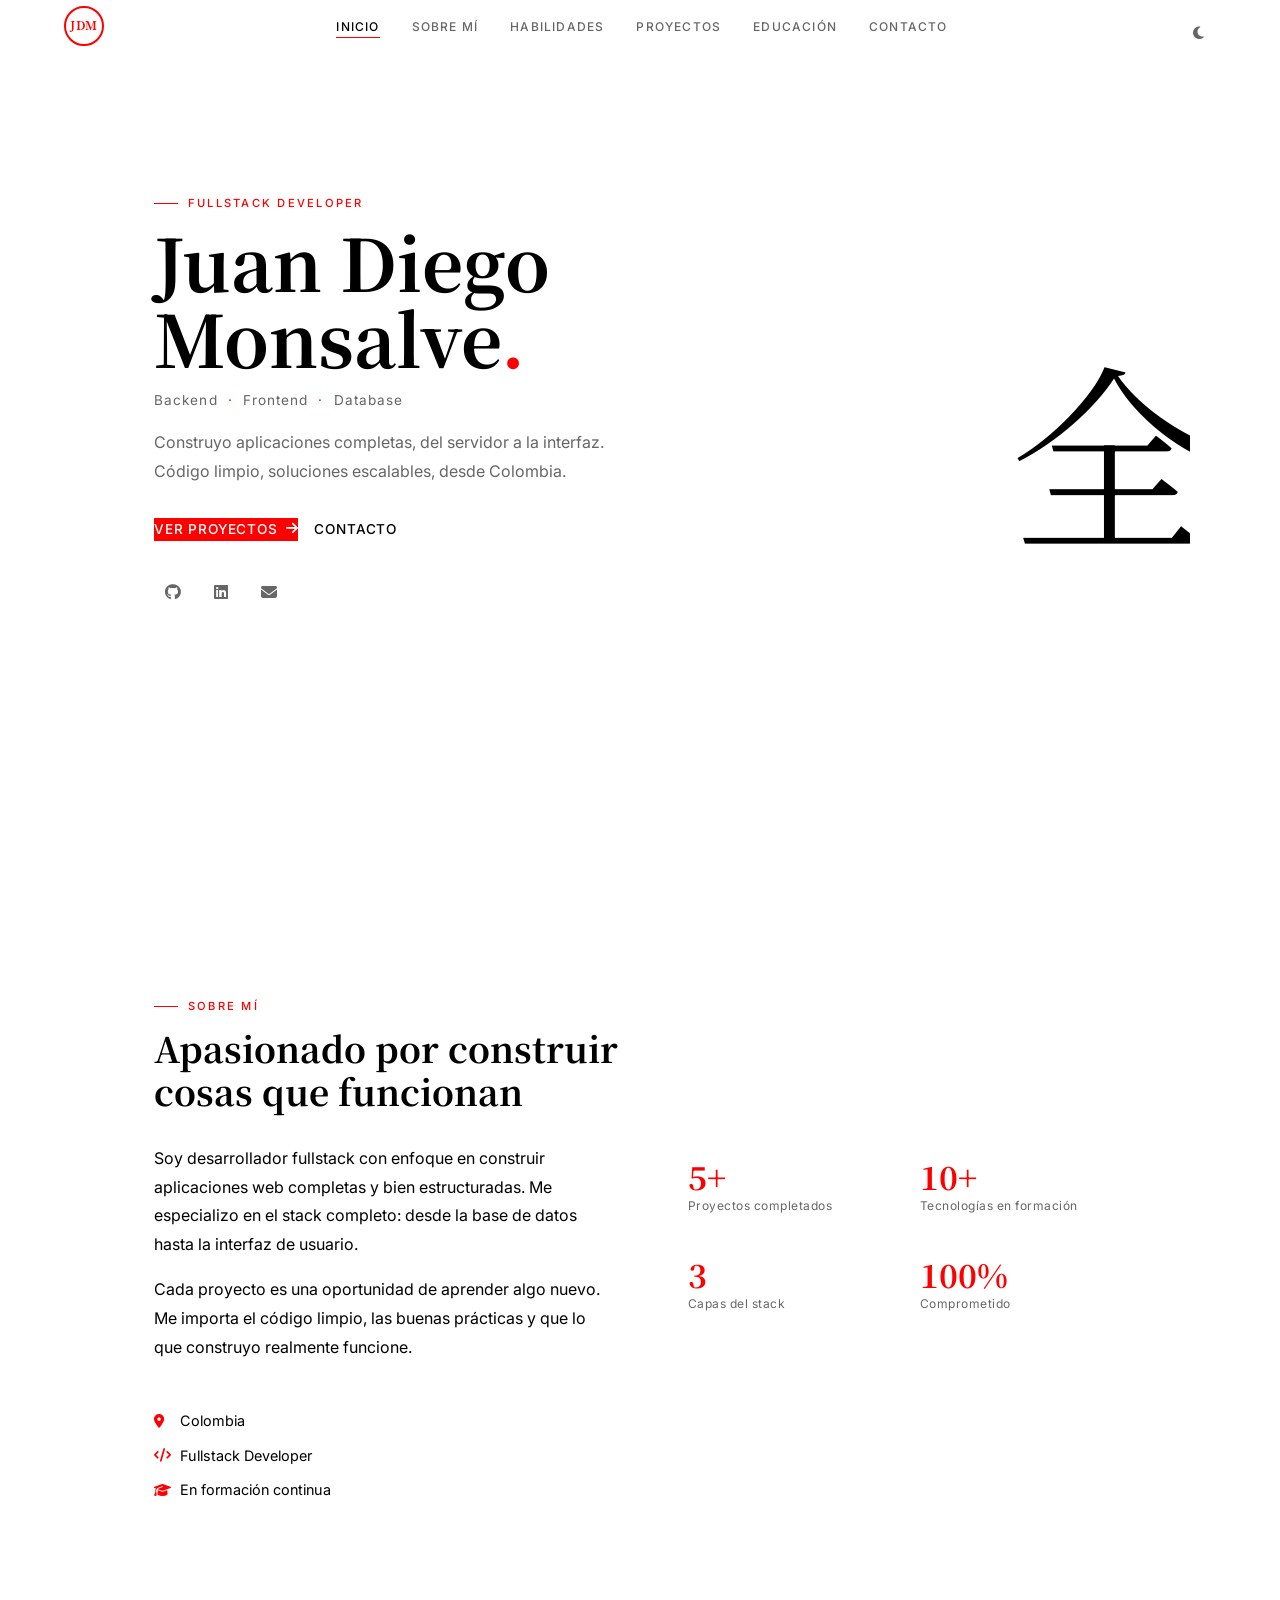
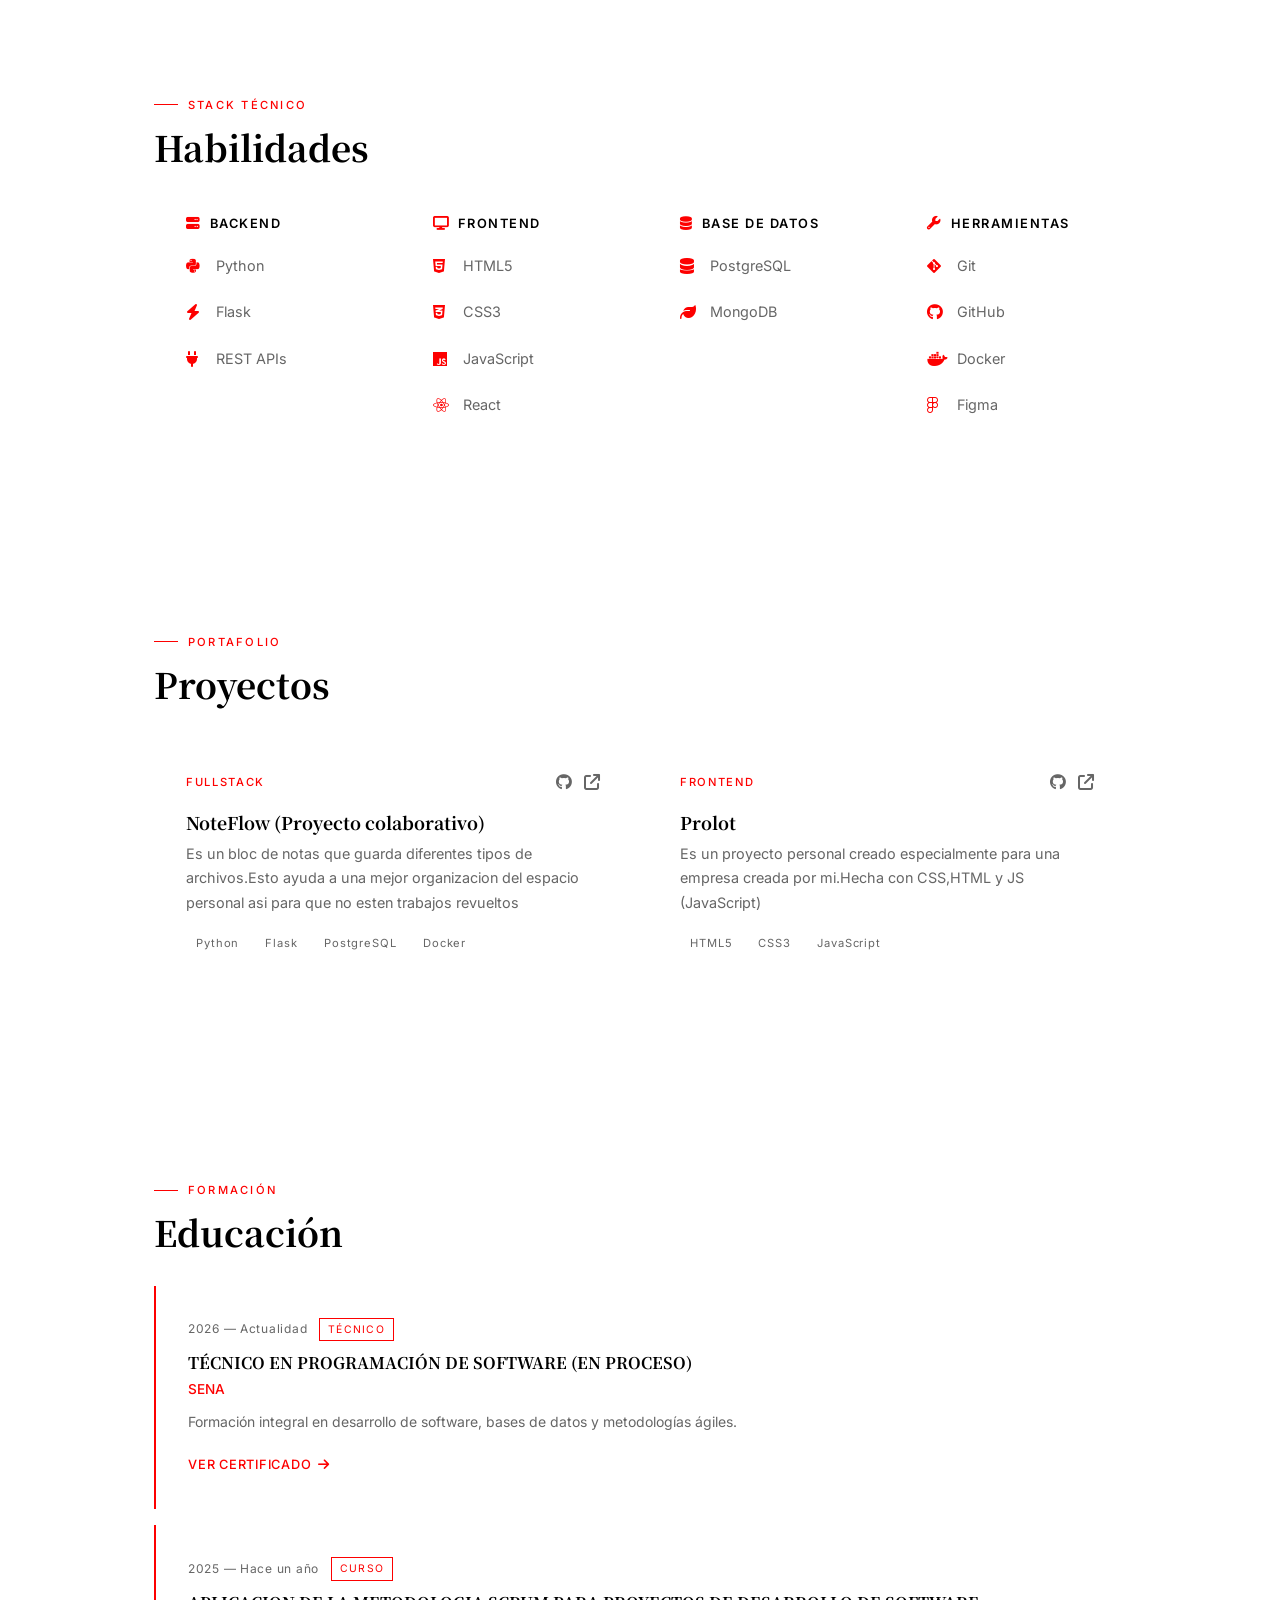
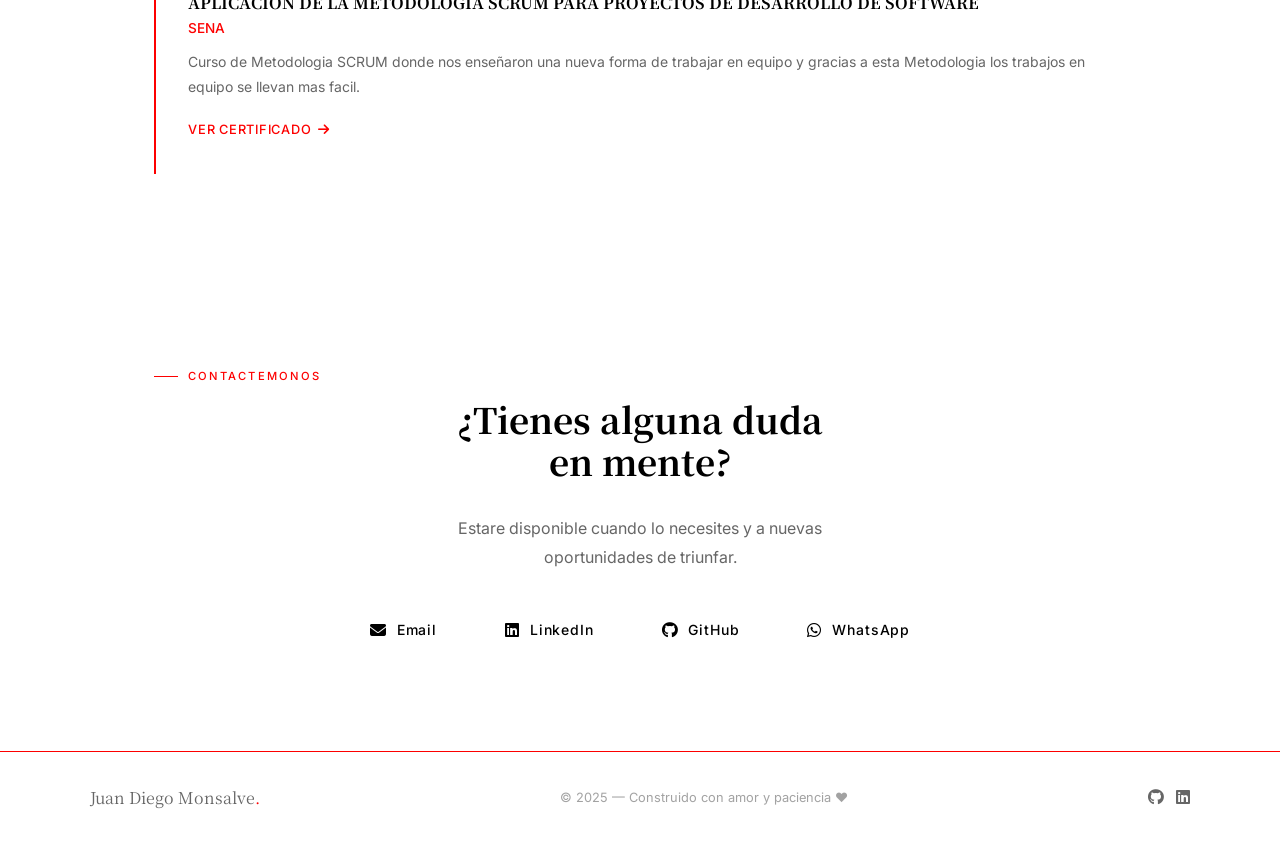
==== index.html @ dba8a3cf "Terminacion de CSS solo faltan algunas animaciones y añadir HTML de certificados" ====
<!DOCTYPE html>
<html lang="es" data-theme="light">

<head>
  <meta charset="UTF-8" />
  <meta name="viewport" content="width=device-width, initial-scale=1.0" />
  <title>Juan Diego Monsalve — Fullstack Developer</title>

  <!-- Font Awesome -->
  <link rel="stylesheet" href="https://cdnjs.cloudflare.com/ajax/libs/font-awesome/6.5.0/css/all.min.css" />

  <!-- Google Fonts -->
  <link rel="preconnect" href="https://fonts.googleapis.com" />
  <link rel="preconnect" href="https://fonts.gstatic.com" crossorigin />
  <link href="https://fonts.googleapis.com/css2?family=Noto+Serif+JP:wght@300;400;700&family=Inter:wght@300;400;500;600&display=swap" rel="stylesheet" />

  <!-- CSS — siempre en este orden -->
  <link rel="stylesheet" href="css/style_global.css" />
  <link rel="stylesheet" href="css/components.css" />
  <link rel="stylesheet" href="css/layout.css" />
  <link rel="stylesheet" href="css/animation.css" />
</head>

<body>

  <!-- ===================== NAV ===================== -->
  <nav id="navbar">
    <a href="#inicio" id="nav-logo">
      <div id="logo-circle">JDM</div>
    </a>

    <ul id="nav-links">
      <li><a href="#inicio" class="nav-link active">Inicio</a></li>
      <li><a href="#sobre-mi" class="nav-link">Sobre mí</a></li>
      <li><a href="#habilidades" class="nav-link">Habilidades</a></li>
      <li><a href="#proyectos" class="nav-link">Proyectos</a></li>
      <li><a href="#educacion" class="nav-link">Educación</a></li>
      <li><a href="#contacto" class="nav-link">Contacto</a></li>
    </ul>

    <div id="nav-actions">
      <button id="theme-toggle" aria-label="Cambiar tema">
        <i class="fa-solid fa-moon" id="theme-icon"></i>
      </button>
      <button id="menu-toggle" aria-label="Abrir menú">
        <i class="fa-solid fa-bars"></i>
      </button>
    </div>
  </nav>

  <!-- ===================== HERO ===================== -->
  <section id="inicio">
    <div id="hero-content">
      <p class="section-tag">
        <span class="tag-line"></span>
        Fullstack Developer
      </p>

      <h1 id="hero-title">
        Juan Diego<br />
        Monsalve<span class="accent-dot">.</span>
      </h1>

      <p id="hero-roles">
        <span class="role">Backend</span>
        <span class="role-sep">·</span>
        <span class="role">Frontend</span>
        <span class="role-sep">·</span>
        <span class="role">Database</span>
      </p>

      <p id="hero-desc">
        Construyo aplicaciones completas, del servidor a la interfaz.
        Código limpio, soluciones escalables, desde Colombia.
      </p>

      <div id="hero-btns">
        <a href="#proyectos" class="btn btn-primary">
          Ver proyectos <i class="fa-solid fa-arrow-right"></i>
        </a>
        <a href="#contacto" class="btn btn-secondary">Contacto</a>
      </div>

      <div id="hero-social">
        <a href="https://github.com/tu-usuario" target="_blank" class="social-link" aria-label="GitHub">
          <i class="fa-brands fa-github"></i>
        </a>
        <a href="https://linkedin.com/in/tu-usuario" target="_blank" class="social-link" aria-label="LinkedIn">
          <i class="fa-brands fa-linkedin"></i>
        </a>
        <a href="mailto:tuemail@gmail.com" class="social-link" aria-label="Email">
          <i class="fa-solid fa-envelope"></i>
        </a>
      </div>
    </div>

    <div id="hero-kanji" aria-hidden="true">全</div>
  </section>

  <!-- ===================== SOBRE MÍ ===================== -->
  <section id="sobre-mi">
    <div class="section-header reveal">
      <p class="section-tag">
        <span class="tag-line"></span>
        Sobre mí
      </p>
      <h2 class="section-title">Apasionado por construir<br />cosas que funcionan</h2>
    </div>

    <div id="about-grid">
      <div id="about-text" class="reveal">
        <p>
          Soy desarrollador fullstack con enfoque en construir aplicaciones
          web completas y bien estructuradas. Me especializo en el stack
          completo: desde la base de datos hasta la interfaz de usuario.
        </p>
        <p>
          Cada proyecto es una oportunidad de aprender algo nuevo. Me importa
          el código limpio, las buenas prácticas y que lo que construyo
          realmente funcione.
        </p>

        <div id="about-info">
          <div class="info-item">
            <i class="fa-solid fa-location-dot accent"></i>
            <span>Colombia</span>
          </div>
          <div class="info-item">
            <i class="fa-solid fa-code accent"></i>
            <span>Fullstack Developer</span>
          </div>
          <div class="info-item">
            <i class="fa-solid fa-graduation-cap accent"></i>
            <span>En formación continua</span>
          </div>
        </div>
      </div>

      <div id="about-stats" class="reveal">
        <div class="stat-card">
          <span class="stat-number">5<span class="accent-dot">+</span></span>
          <span class="stat-label">Proyectos completados</span>
        </div>
        <div class="stat-card">
          <span class="stat-number">10<span class="accent-dot">+</span></span>
          <span class="stat-label">Tecnologías en formación</span>
        </div>
        <div class="stat-card">
          <span class="stat-number">3</span>
          <span class="stat-label">Capas del stack</span>
        </div>
        <div class="stat-card">
          <span class="stat-number">100<span class="accent-dot">%</span></span>
          <span class="stat-label">Comprometido</span>
        </div>
      </div>
    </div>
  </section>

  <!-- ===================== HABILIDADES ===================== -->
  <section id="habilidades">
    <div class="section-header reveal">
      <p class="section-tag">
        <span class="tag-line"></span>
        Stack técnico
      </p>
      <h2 class="section-title">Habilidades</h2>
    </div>

    <div id="skills-grid">

      <div class="skill-group reveal">
        <h3 class="skill-group-title">
          <i class="fa-solid fa-server accent"></i>
          Backend
        </h3>
        <div class="skill-list">
          <div class="skill-item">
            <i class="fa-brands fa-python"></i>
            <span>Python</span>
          </div>
          <div class="skill-item">
            <i class="fa-solid fa-bolt"></i>
            <span>Flask</span>
          </div>
          <div class="skill-item">
            <i class="fa-solid fa-plug"></i>
            <span>REST APIs</span>
          </div>
        </div>
      </div>

      <div class="skill-group reveal">
        <h3 class="skill-group-title">
          <i class="fa-solid fa-display accent"></i>
          Frontend
        </h3>
        <div class="skill-list">
          <div class="skill-item">
            <i class="fa-brands fa-html5"></i>
            <span>HTML5</span>
          </div>
          <div class="skill-item">
            <i class="fa-brands fa-css3-alt"></i>
            <span>CSS3</span>
          </div>
          <div class="skill-item">
            <i class="fa-brands fa-js"></i>
            <span>JavaScript</span>
          </div>
          <div class="skill-item">
            <i class="fa-brands fa-react"></i>
            <span>React</span>
          </div>
        </div>
      </div>

      <div class="skill-group reveal">
        <h3 class="skill-group-title">
          <i class="fa-solid fa-database accent"></i>
          Base de datos
        </h3>
        <div class="skill-list">
          <div class="skill-item">
            <i class="fa-solid fa-database"></i>
            <span>PostgreSQL</span>
          </div>
          <div class="skill-item">
            <i class="fa-solid fa-leaf"></i>
            <span>MongoDB</span>
          </div>
        </div>
      </div>

      <div class="skill-group reveal">
        <h3 class="skill-group-title">
          <i class="fa-solid fa-wrench accent"></i>
          Herramientas
        </h3>
        <div class="skill-list">
          <div class="skill-item">
            <i class="fa-brands fa-git-alt"></i>
            <span>Git</span>
          </div>
          <div class="skill-item">
            <i class="fa-brands fa-github"></i>
            <span>GitHub</span>
          </div>
          <div class="skill-item">
            <i class="fa-brands fa-docker"></i>
            <span>Docker</span>
          </div>
          <div class="skill-item">
            <i class="fa-brands fa-figma"></i>
            <span>Figma</span>
          </div>
        </div>
      </div>

    </div>
  </section>

  <!-- ===================== PROYECTOS ===================== -->
  <section id="proyectos">
    <div class="section-header reveal">
      <p class="section-tag">
        <span class="tag-line"></span>
        Portafolio
      </p>
      <h2 class="section-title">Proyectos</h2>
    </div>

    <div id="projects-grid">

      <article class="project-card reveal">
        <div class="project-header">
          <span class="project-type">Fullstack</span>
          <div class="project-links">
            <a href="https://github.com/Sergio-Bustos/NoteFlow" target="_blank" aria-label="GitHub del proyecto">
              <i class="fa-brands fa-github"></i>
            </a>
            <a href="#" target="_blank" aria-label="Ver proyecto en vivo">
              <i class="fa-solid fa-arrow-up-right-from-square"></i>
            </a>
          </div>
        </div>
        <h3 class="project-title">NoteFlow (Proyecto colaborativo)</h3>
        <p class="project-desc">
          Es un bloc de notas que guarda diferentes tipos de archivos.Esto ayuda a una mejor organizacion del espacio personal asi para que no esten trabajos revueltos 
        </p>
        <div class="project-tags">
          <span class="tag">Python</span>
          <span class="tag">Flask</span>
          <span class="tag">PostgreSQL</span>
          <span class="tag">Docker</span>
        </div>
      </article>

      <article class="project-card reveal">
        <div class="project-header">
          <span class="project-type">Frontend</span>
          <div class="project-links">
            <a href="#" target="_blank" aria-label="GitHub del proyecto">
              <i class="fa-brands fa-github"></i>
            </a>
            <a href="#" target="_blank" aria-label="Ver proyecto en vivo">
              <i class="fa-solid fa-arrow-up-right-from-square"></i>
            </a>
          </div>
        </div>
        <h3 class="project-title">Prolot</h3>
        <p class="project-desc">
          Es un proyecto personal creado especialmente para una empresa creada por mi.Hecha con CSS,HTML y JS (JavaScript)
        </p>
        <div class="project-tags">
          <span class="tag">HTML5</span>
          <span class="tag">CSS3</span>
          <span class="tag">JavaScript</span>
        </div>
      </article>

    </div>
  </section>

  <!-- ===================== EDUCACIÓN ===================== -->
  <section id="educacion">
    <div class="section-header reveal">
      <p class="section-tag">
        <span class="tag-line"></span>
        Formación
      </p>
      <h2 class="section-title">Educación</h2>
    </div>

    <div id="edu-grid">

      <div class="edu-card reveal">
        <div class="edu-header">
          <span class="edu-year">2026 — Actualidad</span>
          <span class="edu-type">Técnico</span>
        </div>
        <h3 class="edu-title">TÉCNICO EN PROGRAMACIÓN DE SOFTWARE (EN PROCESO)</h3>
        <p class="edu-place">SENA</p>
        <p class="edu-desc">
          Formación integral en desarrollo de software, bases de datos
          y metodologías ágiles.
        </p>
        <a href="pages/certificado-tecnico.html" class="edu-link">
          Ver certificado <i class="fa-solid fa-arrow-right"></i>
        </a>
      </div>

      <div class="edu-card reveal">
        <div class="edu-header">
          <span class="edu-year">2025 — Hace un año</span>
          <span class="edu-type">Curso</span>
        </div>
        <h3 class="edu-title">APLICACION DE LA METODOLOGIA SCRUM PARA PROYECTOS DE DESARROLLO DE SOFTWARE</h3>
        <p class="edu-place">SENA</p>
        <p class="edu-desc">
          Curso de Metodologia SCRUM donde nos enseñaron una nueva forma de trabajar en equipo y gracias a esta Metodologia los trabajos en equipo se llevan mas facil.
        </p>
        <a href="pages/certificado-tecnico.html" class="edu-link">
          Ver certificado <i class="fa-solid fa-arrow-right"></i>
        </a>
      </div>

    </div>
  </section>

  <!-- ===================== CONTACTO ===================== -->
  <section id="contacto">
    <div class="section-header reveal">
      <p class="section-tag">
        <span class="tag-line"></span>
        Contactemonos 
      </p>
      <h2 class="section-title">¿Tienes alguna duda<br />en mente?</h2>
    </div>

    <p id="contact-desc" class="reveal">
      Estare disponible cuando lo necesites y a nuevas oportunidades de triunfar.
    </p>

    <div id="contact-links" class="reveal">
      <a href="mailto:miniyonminerat2@gmail" class="contact-btn">
        <i class="fa-solid fa-envelope"></i>
        Email
      </a>
      <a href="https://www.linkedin.com/in/juan-diego-monsalve-martinez-3669613b7/" target="_blank" class="contact-btn">
        <i class="fa-brands fa-linkedin"></i>
        LinkedIn
      </a>
      <a href="https://github.com/Miniyonminerat" target="_blank" class="contact-btn">
        <i class="fa-brands fa-github"></i>
        GitHub
      </a>
      <a href="https://wa.me/573177273508" target="_blank" class="contact-btn">
        <i class="fa-brands fa-whatsapp"></i>
        WhatsApp
      </a>
    </div>
  </section>

  <!-- ===================== FOOTER ===================== -->
  <footer id="footer">
    <div id="footer-content">
      <span id="footer-name">
        Juan Diego Monsalve<span class="accent-dot">.</span>
      </span>
      <span id="footer-copy">© 2025 — Construido con amor y paciencia ❤️</span>
      <div id="footer-social">
        <a href="https://github.com/Miniyonminerat" target="_blank" aria-label="GitHub">
          <i class="fa-brands fa-github"></i>
        </a>
        <a href="https://linkedin.com/in/juan-diego-monsalve-martinez-3669613b7" target="_blank" aria-label="LinkedIn">
          <i class="fa-brands fa-linkedin"></i>
        </a>
      </div>
    </div>
  </footer>

  <script src="script.js"></script>
</body>

</html>
---- css/style_global.css ----
/* Empezamos creando el :root para definir las variables de color que usaremos en todo el sitio 
============================================================
             1. CSS BASE. SISTEMA DE DISEÑO  
============================================================ */

@import url('https://fonts.googleapis.com/css2?family=Noto+Serif+JP:wght@300;400;700&family=Inter:wght@300;400;500;600&display=swap');


:root {

    /* Colores principales */
    --color-primary: #ffffff; /* Blanco principal */
    --color-primary-dark: #f5f5f5; /* Blanco oscuro para sombras en cards */
    --color-secondary: #000000; /* Negro para fondos secundarios */
    --color-secondary-white: #2e2a2af8; /*Negro un poco grisaceo */


    /*Colores Textos */

    --text: #000; /* Texto principal */
    --text-muted: #666; /* Texto suave para subtítulos o información secundaria */

    /*Colores Botones */
    
    --accent: #fd0000; /* Rojo para acentos */
    --accent-hover: #a50000; /* Rojo oscuro sombras y decoracion */


    /* Tipografias */

    --font-body: 'Inter', sans-serif; /* Fuente principal para el cuerpo del texto */
    --font-display: 'Noto Serif JP', serif; /* Fuente para títulos y elementos destacados */

    /*Espaciado o Margenes */

    --space-xs: 0.5rem; /* Espacio para elementos pequeños */
    --space-sm: 1rem; /* Espacio para elementos medianos */
    --space-md: 2rem; /* Espacio para elementos grandes */
    --space-lg: 4rem; /* Espacio para elementos muy grandes */
    --space-xl: 6rem; /* Espacio para elementos extremadamente grandes */

    /* Bordes */

    --radius-sm: 4px; /* Para bordes pequeños */
    --radius-md: 8px; /* Para bordes redondeados */
    --radius-full: 9999px; /* Para bordes completamente redondeados */

    /* Transicion global */

    --transition: 0.3s ease; /* Transición suave para interacciones */
}

/* Proseguimos con el modo oscuro ============================================================
             2. MODO OSCURO
============================================================ */

[data-theme="dark"] {
    --color-primary: #0a0a0a; /* Fondo oscuro principal */
    --color-primary-white: #1a1a1a; /* Fondo oscuro para sombras en cards */
    --color-secondary: #ffffff; /* Blanco para fondos secundarios */
    --color-secondary-dark: #f5f5f5; /* Blanco para fondos secundarios */

    --text: #f0f0f0; /* Texto claro para modo oscuro */
    --text-muted: #999; /* Texto suave para subtítulos o información secundaria en modo oscuro */
    --border: rgba(255, 255, 255, 0.1); /* Bordes suaves para modo oscuro */

}

/* Ahora aplicamos un reset básico para eliminar márgenes y padding por defecto, y establecer la tipografía global
============================================================
             3. RESET Y ESTILOS BASE
============================================================ */
*, *::before, *::after {
    margin: 0;
    padding: 0;
    box-sizing: border-box;
}

html {
    scroll-behavior: smooth; /* Suaviza el desplazamiento al hacer clic en enlaces internos */
}


body {
    background-color: var(--color-primary); /* Usamos la variable para el fondo principal */
    color: var(--text); /* Usamos la variable para el color del texto */
    font-family: var(--font-body); /* Usamos la variable para la tipografía principal */
    font-size: 16px; /* Tamaño de fuente base para el cuerpo del texto */
    line-height: 1.7; /* Altura de línea para mejorar la legibilidad */
    transition: background-color var(--transition), color var(--transition); /* Transición suave para cambios de tema */
    overflow-x: hidden; /* Evita el desbordamiento horizontal  en dispositivos móviles */ 
}

/* Tipografia*/

h1,h2,h3,h4,h5,h6 {
    font-family: var(--font-display); /* Usamos la variable para la tipografía de títulos */
    font-weight: 700; /* Negrita para títulos */
    line-height: 1.2; /* Altura de línea para títulos */
    color: var(--text); /* Usamos la variable para el color de los títulos */
}

p {
    color: var(--text); /* Usamos la variable para el color de los párrafos */
    line-height: 1.8; /* Altura de línea para mejorar la legibilidad de los párrafos */
}


a {
    color: var(--accent); /* Usamos la variable para el color de los enlaces */
    text-decoration: none; /* Eliminamos el subrayado por defecto */
    transition: opacity var(--transition); /* Transición suave para cambios de color en enlaces */
}

a:hover {
    opacity: 0.75; /* Efecto de opacidad al pasar el mouse sobre los enlaces */
}

ul { 
    list-style: none; /* Eliminamos los puntos de las listas */
}


img {
    max-width: 100%; /* Asegura que las imágenes no excedan el ancho de su contenedor */
    display: block; /* Elimina el espacio debajo de las imágenes */
}

button {

    cursor: pointer; /* Cambia el cursor a pointer para indicar que es un elemento interactivo */

    border: none; /* Eliminamos el borde por defecto de los botones */

    background: none; /* Eliminamos el fondo por defecto de los botones */

    font-family: var(--font-body);
}


/* Utilidades globales */

.accent, .accent-dot{
    color: var(--accent)
}

.section-tag {

    display: flex; /* Usamos flexbox para centrar el contenido verticalmente */

    align-items: center; /* Alineamos los elementos al centro verticalmente */

    gap: 10px; /* Espacio entre el punto y el texto */

    font-size: 0.7rem; /* Tamaño de fuente más pequeño para el tag */

    letter-spacing: 0.2em; /* Espaciado entre letras */

    text-transform: uppercase; /* Convertimos el texto a mayúsculas */

    color: var(--accent); /* Usamos la variable para el color del texto */

    font-weight: 500; /* Peso de fuente para el tag */

    margin-bottom: 0.7rem; /* Espacio debajo del tag */
}



.tag-line {

    display: inline-block; /* Hacemos que el tag sea un bloque en línea para poder aplicar padding */

    width: 24px; /* Ancho del tag */

    height: 1px; /* Altura del tag */

    background-color: var(--accent); /* Usamos la variable para el color del tag */
}

.section-title {

    font-size: clamp(1.6rem, 3vw, 2.2rem); /* Tamaño de fuente responsivo para títulos de sección */

    font-weight: 700; /* Negrita para títulos de sección */

    color: var(--text); /* Usamos la variable para el color de los títulos de sección */

    line-height: 1.2; /* Altura de línea para títulos de sección */

}

.section-header {

    margin-bottom: var(--space-md);

}
---- css/components.css ----
/* ================================
   COMPONENTS.CSS — Elementos reutilizables
   ================================ */
 
/* ---- Botones ---- */

.btn {

    display: inline-flex; /* Usamos flexbox para centrar el contenido del botón */

    align-items: center; /* Alineamos el contenido del botón verticalmente */

    gap: 8px; /* Espacio entre el icono y el texto del botón */

    padding: 0.75rem, 1.5rem; /* Espaciado interno del botón */

    font-size: 0.85rem; /* Tamaño de fuente para el texto del botón */

    font-family: var(--font-body); /* Usamos la variable para la tipografía del cuerpo del texto */

    font-weight: 500; /* Peso de fuente para el texto del botón */

    letter-spacing: 0.06em; /* Espaciado entre letras para el texto del botón */

    text-transform: uppercase; /* Convertimos el texto del botón a mayúsculas */

    transition: all var(--transition); /* Transición suave para todas las propiedades del botón */

    cursor: pointer; /* Cambia el cursor a un puntero al pasar sobre el botón */

    border: none; /* Eliminamos el borde por defecto del botón */

    text-decoration: none; /* Eliminamos el subrayado de los enlaces que son botones */

    width: fit-content;
}

.btn-primary {
    background-color: var(--accent); /* Usamos la variable para el color de fondo del botón primario */
    color: #fff; /* Color del texto para el botón primario */
}

.btn-primary:hover {
    background-color: var(--accent-hover); /* Usamos la variable para el color de fondo al pasar el mouse sobre el botón primario */
    color: #fff; /* Mantenemos el color del texto al pasar el mouse sobre el botón primario */
}

.btn-primary:active {
  transform: scale(0.97); /* baja apenas un 3%, muy sutil */
  transition: transform 0.1s ease;
}

.btn-secondary {
    background-color: transparent; /* Fondo transparente para el botón secundario */
    color: var(--text); /* Usamos la variable para el color del texto del botón secundario */
    border: 1px solid var(--border); /* Borde sólido para el botón secundario */

    width: fit-content;
}

.btn-secondary:hover {
    color: var(--accent); /* Cambiamos el color del texto al pasar el mouse sobre el botón secundario */
    border-color: var(--accent); /* Cambiamos el color del borde al pasar el mouse sobre el botón secundario */
    opacity: 1; /* Aseguramos que el botón secundario no tenga opacidad al pasar el mouse */
}

/* ---- Logo círculo JDM ---- */

#logo-circle {
  width: 40px; /* Ancho del logo circular */

  height: 40px; /* Alto del logo circular */
  
  border-radius: var(--radius-full); /* Hacemos que el logo sea completamente circular usando la variable para el radio completo */
  
  border: 2px solid var(--accent); /* Borde sólido para el logo circular usando la variable para el color de acento */
  
  display: flex; /* Usamos flexbox para centrar el contenido del logo circular */
  
  align-items: center; /* Alineamos el contenido del logo circular verticalmente */
  
  justify-content: center; /* Alineamos el contenido del logo circular horizontalmente */
  
  font-family: var(--font-display); /* Usamos la variable para la tipografía de títulos en el logo circular */
  
  font-size: 0.75rem; /* Tamaño de fuente para el texto dentro del logo circular */
  
  font-weight: 700; /* Peso de fuente para el texto dentro del logo circular */
  
  color: var(--accent); /* Usamos la variable para el color del texto dentro del logo circular */
  
  letter-spacing: 0.04em; /* Espaciado entre letras para el texto dentro del logo circular */ 
  
  transition: all var(--transition); /* Transición suave para todas las propiedades del logo circular */
}

#logo-circle:hover {
  background-color: var(--accent); /* Usamos la variable para el color de fondo al pasar el mouse sobre el logo circular */
  
  color: #fff; /* Cambiamos el color del texto a blanco al pasar el mouse sobre el logo circular */
}


/* --- Tags /Badges --- */

.tag {
    display: inline-block; /*Hacemos que el tag sea un bloque en línea para poder aplicar padding */

    font-size: 0.7rem; /* Tamaño de fuente más pequeño para el tag */

    letter-spacing: 0.08em; /* Espaciado entre letras para el tag */

    padding: 3px 10px; /* Espaciado interno para el tag */

    border: 0.5px solid var(--border); /* Borde sólido para el tag usando la variable para el color del borde */

    color: var(--text-muted); /* Usamos la variable para el color del texto atenuado en el tag */

    transition: border-color var(--transition); /* Transición suave para el cambio de color del borde al pasar el mouse sobre el tag */

}

.tag:hover {
    border-color: var(--accent); /* Cambiamos el color del borde al pasar el mouse sobre el tag usando la variable para el color de acento */

    color: var(--accent); /* Cambiamos el color del texto al pasar el mouse sobre el tag usando la variable para el color de acento */
}

/* --- Social Links --- */

.social-link {

    display: inline-flex; /* Usamos flexbox para centrar el contenido del enlace social */

    align-items: center; /* Alineamos el contenido del enlace social verticalmente */

    justify-content: center; /* Alineamos el contenido del enlace social horizontalmente */

    width: 38px; /* Ancho del enlace social */

    height: 38px; /* Alto del enlace social */

    border: 0.5px solid var(--border); /* Borde sólido para el enlace social usando la variable para el color del borde */

    font-size: 1rem; /* Tamaño de fuente para el texto del enlace social */

    color: var(--text-muted); /* Usamos la variable para el color del texto del enlace social */

    transition: all var(--transition); /* Transición suave para todas las propiedades del enlace social */

    text-decoration: none; /* Eliminamos el subrayado de los enlaces sociales */
}

.social-link:hover {
    border-color: var(--accent); /* Cambiamos el color del borde al pasar el mouse sobre el enlace social usando la variable para el color de acento */

    color: var(--accent); /* Cambiamos el color del texto al pasar el mouse sobre el enlace social usando la variable para el color de acento */

    opacity: 1; /* Aseguramos que el enlace social no tenga opacidad al pasar el mouse */
}

/* --- Stats Cards --- */

.stat-card {

    padding: var(--space-sm); /* Espaciado interno para la tarjeta de estadísticas usando la variable para el espacio pequeño */

    border: 0.5px solid var(--border); /* Borde sólido para la tarjeta de estadísticas usando la variable para el color del borde */

    display: flex; /* Usamos flexbox para organizar el contenido de la tarjeta de estadísticas */

    flex-direction: column; /* Organizamos el contenido de la tarjeta de estadísticas en una columna */
    
    gap: 4px; /* Espacio entre los elementos dentro de la tarjeta de estadísticas */

    background-color: var(--color-primary); /* Usamos la variable para el color de fondo oscuro en la tarjeta de estadísticas */

    transition: border-color var(--transition); /* Transición suave para el cambio de color del borde al pasar el mouse sobre la tarjeta de estadísticas */

}

.stat-card:hover {

    border-color: var(--accent); /* Cambiamos el color del borde al pasar el mouse sobre la tarjeta de estadisticas usando la variable para el color de acento */
}

.stat-number {
    font-family: var(--font-display); /* Usamos la variable para la tipografía de títulos en el número de estadísticas */
    
    font-size: 2rem; /* Tamaño de fuente grande para el número de estadísticas */

    font-weight: 700; /* Peso de fuente para el número de estadísticas */

    color: var(--accent); /* Usamos la variable para el color del texto en el número de estadísticas */

    line-height: 1; /* Altura de línea para el número de estadísticas */
}

.stat-label {
    font-size: 0.75rem; /* Tamaño de fuente más pequeño para la etiqueta de estadísticas */

    color: var(--text-muted); /* Usamos la variable para el color del texto atenuado en la etiqueta de estadísticas */

    letter-spacing: 0.04em; /* Espaciado entre letras para la etiqueta de estadísticas */
}

/* ---- Info items (Sobre mi) ---- */

.info-item {

    display: flex; /* Usamos flexbox para organizar el contenido del item de información */

    align-items: center; /* Alineamos el contenido del item de información verticalmente */

    gap: 10px; /* Espacio entre el icono y el texto del item de información */

    font-size: 0.9rem; /* Tamaño de fuente para el texto del item de información */


}

.info-item i{

    font-size: 0.85rem; /* Tamaño de fuente para el icono del item de información */

    width: 16px; /* Ancho fijo para el icono del item de información para alinear con el texto */


}


/* --- Skills groups --- */

.skill-group {

    padding: var(--space-sm) var(--space-md); /* Espaciado interno para el grupo de habilidades usando las variables para el espacio pequeño y mediano */

    border: 0.5px solid var(--border); /* Borde sólido para el grupo de habilidades usando la variable para el color del borde */

    background-color: var(--color-primary); /* Usamos la variable para el color de fondo oscuro en el grupo de habilidades */

    transition: border-color var(--transition); /* Transición suave para el cambio de color del borde al pasar el mouse sobre el grupo de habilidades */
}

.skill-group:hover{

    border-color: var(--accent); /* Cambiamos el color del borde al pasar el mouse sobre el grupo de habilidades usando la variable para el color de acento */

}

.skill-group-title {

    font-family: var(--font-body); /* Usamos la variable para la tipografía del cuerpo del texto en el título del grupo de habilidades */

    font-size: 0.8rem; /* Tamaño de fuente para el título del grupo de habilidades */

    font-weight: 600; /* Peso de fuente para el título del grupo de habilidades */

    letter-spacing: 0.12em; /* Espaciado entre letras para el título del grupo de habilidades */

    text-transform: uppercase; /* Convertimos el texto del título del grupo de habilidades a mayúsculas */

    color: var(--text); /* Usamos la variable para el color del texto en el título del grupo de habilidades */

    margin-bottom: var(--space-sm); /* Espacio debajo del título del grupo de habilidades usando la variable para el espacio pequeño */

    display: flex; /* Usamos flexbox para organizar el contenido del título del grupo de habilidades */

    align-items: center; /* Alineamos el contenido del título del grupo de habilidades verticalmente */

    gap: 8px; /* Espacio entre el icono y el texto del título del grupo de habilidades */   

}


.skill-group-title i {

    font-size: 0.85rem;
}


/* El contenedor vertical de todas las filas de habilidades */
.skill-list {
  display: flex;
  
  flex-direction: column; /* apila las filas una debajo de la otra */
  
  gap: 10px;
}
 
/* Una sola fila de habilidad — [ícono] Nombre de tecnología */
.skill-item {
  display: flex;
  
  align-items: center; /* ícono y texto centrados verticalmente */
  
  gap: 10px;
  
  font-size: 0.9rem;
  
  color: var(--text-muted);          /* texto gris por defecto */
  
  padding: 6px 0;
  
  border-bottom: 0.5px solid var(--border-soft); /* línea separadora 
  sutil */
  
  transition: color var(--transition);
}
 
/* La última fila no tiene línea separadora en el fondo */
.skill-item:last-child {
  border-bottom: none;
}
 
/* Al pasar el mouse el texto se oscurece */
.skill-item:hover {
  color: var(--text);
}
 
/* El ícono de Font Awesome dentro de cada fila
   Ancho fijo de 20px para que todos los textos queden alineados */
.skill-item i {
  font-size: 1rem;
  
  width: 20px;
  
  color: var(--accent); /* el ícono siempre es rojo */
}
 
/* ------------------------------------------------
   TARJETAS DE PROYECTOS
   ------------------------------------------------ */
 
/* La tarjeta contenedor de cada proyecto */
.project-card {
  
    padding: var(--space-md);
  
    border: 0.5px solid var(--border);
  
    background-color: var(--bg-soft);
  
    /* Anima el borde y la posición al hacer hover */
  
    transition: border-color var(--transition), transform var
    (--transition);
}
 
/* Al pasar el mouse: borde rojo + la tarjeta sube 4px (efecto 3D) */
.project-card:hover {
  
    border-color: var(--accent);
  
    transform: translateY(-4px);
}
 
/* La fila superior de la tarjeta — tipo a la izquierda, íconos a la derecha */
.project-header {
  display: flex;
  
  align-items: center;
  
  justify-content: space-between; /* empuja tipo a izq, links a der */
  
  margin-bottom: var(--space-sm);
}

 
/* La etiqueta de categoría del proyecto — "Fullstack", "Backend", "Frontend" */
.project-type {
  font-size: 0.7rem;
  
  letter-spacing: 0.15em;
  
  text-transform: uppercase;
  
  color: var(--accent); /* siempre rojo */
  
  font-weight: 500;
}
 
/* Los íconos de GitHub y link externo en la esquina superior derecha */
.project-links {
  display: flex;
  
  gap: 12px;
}
 
/* Cada ícono individualmente */
.project-links a {
  color: var(--text-muted); /* gris por defecto */
  
  font-size: 1rem;
  
  transition: color var(--transition);
}
 
/* Al pasar el mouse el ícono se vuelve rojo */
.project-links a:hover {
  color: var(--accent);
  
  opacity: 1;
}
 
/* El nombre del proyecto */
.project-title {
  font-family: var(--font-display); /* Noto Serif JP */
  
  font-size: 1.1rem;
  
  font-weight: 700;
  
  color: var(--text);
  
  margin-bottom: 0.5rem;
}
 
/* La descripción corta del proyecto */
.project-desc {
  font-size: 0.9rem;
  
  color: var(--text-muted);
  
  margin-bottom: var(--space-sm);
  
  line-height: 1.7;
}
 
/* La fila de etiquetas de tecnologías al fondo de la tarjeta */
.project-tags {
  display: flex;
  
  flex-wrap: wrap; /* si no caben en una línea, bajan a la siguiente */
  
  gap: 6px;
}
 
/* ------------------------------------------------
   TARJETAS DE EDUCACIÓN
   ------------------------------------------------ */
 
/* La tarjeta de cada entrada educativa
   El detalle más importante: borde izquierdo rojo grueso como línea de tiempo */
.edu-card {
  padding: var(--space-md);
  
  border-left: 2px solid var(--accent);          /* borde izquierdo 
  rojo grueso */
  
  background-color: var(--bg-soft);
  
  border-top: 0.5px solid var(--border);         /* los otros 3 bordes 
  son sutiles */
  
  border-right: 0.5px solid var(--border);
  
  border-bottom: 0.5px solid var(--border);
  
  transition: background-color var(--transition);
}
 
/* Al pasar el mouse el fondo se aclara ligeramente */
.edu-card:hover {
  background-color: var(--bg);
}
 
/* La fila superior con el año y el badge de tipo */
.edu-header {
  display: flex;
  
  align-items: center;
  
  gap: 12px;
  
  margin-bottom: 0.75rem;
}
 
/* El rango de fechas — "2024 — Actualidad" */
.edu-year {
  font-size: 0.75rem;
  
  color: var(--text-muted);
  
  letter-spacing: 0.06em;
}
 
/* El badge de tipo de formación — "Técnico", "Curso", "Certificado"
   Badge estilo outline: fondo transparente, borde y texto rojos */
.edu-type {
  font-size: 0.65rem;
  
  letter-spacing: 0.12em;
  
  text-transform: uppercase;
  
  color: var(--accent);
  
  border: 0.5px solid var(--accent);
  
  padding: 2px 8px;
}
 
/* El nombre del título o curso */
.edu-title {
  font-family: var(--font-display); /* Noto Serif JP */
  
  font-size: 1rem;
  
  font-weight: 700;
  
  color: var(--text);
  
  margin-bottom: 4px;
}
 
/* El nombre de la institución — en rojo para que resalte */
.edu-place {
  font-size: 0.85rem;
  
  color: var(--accent);
  
  margin-bottom: 0.5rem;
  
  font-weight: 500;
}
 
/* La descripción corta de lo que se aprendió */
.edu-desc {
  font-size: 0.875rem;
  
  color: var(--text-muted);
  
  margin-bottom: var(--space-sm);
}
 
/* El enlace "Ver certificado →" al fondo de la tarjeta */
.edu-link {
  display: inline-flex;
  
  align-items: center;
  
  gap: 6px;               /* espacio entre el texto y la flecha */
  
  font-size: 0.8rem;
  
  color: var(--accent);
  
  letter-spacing: 0.06em;
  
  text-transform: uppercase;
  
  font-weight: 500;
  
  transition: gap var(--transition); /* lo que se anima es el GAP, no 
  el color */
}
 
/* Al pasar el mouse el espacio entre texto y flecha aumenta
   creando el efecto de que la flecha se desliza a la derecha */
.edu-link:hover {
  gap: 10px;
  
  opacity: 1;
}
 
/* ------------------------------------------------
   BOTONES DE CONTACTO
   ------------------------------------------------ */
 
/* Los botones grandes de la sección de contacto
   Son diferentes a .btn — más grandes y siempre con ícono + texto */
.contact-btn {
  display: inline-flex;
  
  align-items: center;
  
  gap: 10px;
  
  padding: 0.875rem 1.75rem; /* más grandes que .btn */
  
  border: 0.5px solid var(--border);
  
  color: var(--text);
  
  font-size: 0.875rem;
  
  font-weight: 500;
  
  letter-spacing: 0.06em;
  
  transition: all var(--transition);
  
  text-decoration: none;
}
 
/* Al pasar el mouse el borde y texto se vuelven rojos */
.contact-btn:hover {
  border-color: var(--accent);
  
  color: var(--accent);
  
  opacity: 1;
}
 
.contact-btn i {
  font-size: 1rem;
}
 
/* ------------------------------------------------
   BOTÓN DE CAMBIO DE TEMA
   ------------------------------------------------ */
 
/* El botón de luna/sol en el navbar — ID porque solo hay uno */
#theme-toggle {
  width: 36px;
  
  height: 36px;
  
  display: flex;
  
  align-items: center;
  
  justify-content: center;
  
  border: 0.5px solid var(--border);
  
  color: var(--text-muted);
  
  font-size: 0.9rem;
  
  background: transparent;
  
  transition: all var(--transition);
  
  margin-top: 15px; 
}
 
/* Al pasar el mouse el borde y el ícono se vuelven rojos */
#theme-toggle:hover {
  
    border-color: var(--accent);
  
    color: var(--accent);
}
 
/* ------------------------------------------------
   BOTÓN DE MENÚ MÓVIL
   ------------------------------------------------ */
 
/* El botón de hamburguesa — ID porque solo hay uno
   OCULTO en escritorio, solo visible en móvil */
#menu-toggle {
  width: 36px;

  height: 36px;

  display: none; /* oculto por defecto en escritorio */

  align-items: center;
  
  justify-content: center;
  
  border: 0.5px solid var(--border);
  
  color: var(--text-muted);
  
  font-size: 0.9rem;
  
  background: transparent;
  
  transition: all var(--transition);
}
 
#menu-toggle:hover {
  
    border-color: var(--accent);
  
    color: var(--accent);
}
 
/* En pantallas de 768px o menos el botón se MUESTRA */
@media (max-width: 768px) {
  #menu-toggle {
  
    display: flex;
}
}
---- css/layout.css ----
/* ================================================
   LAYOUT.CSS — Estructura y secciones
   Juan Diego Monsalve Martinez
   ================================================
   Controla la ESTRUCTURA y POSICIONAMIENTO de la página.
   Define cómo se organizan las secciones, su espaciado,
   los grids y el comportamiento en móvil.
   ================================================ */

/* ------------------------------------------------
   BARRA DE NAVEGACIÓN
   ------------------------------------------------ */

/* El navbar fijo en la parte superior — ID porque solo hay uno */
#navbar {
  position: fixed; /* se queda arriba aunque el usuario haga scroll */
  
  top: 0;
  
  left: 0;
  
  width: 100%;
  
  height: var(--nav-height); /* 70px definido en base.css */
  
  display: flex;
  
  align-items: center;
  
  justify-content: space-between; /* logo izq, links centro, botones der */
  
  padding: 0 var(--space-lg);     /* 4rem de espacio horizontal */
  
  background-color: var(--color-primary);
  
  border-bottom: 0.5px solid var(--border-soft);

  z-index: 1000; /* siempre encima de todo el contenido */
  
  transition: background-color var(--transition), box-shadow var(--transition);
}

/* Clase que agrega JavaScript cuando el usuario baja 20px
   Hace el borde inferior un poco más visible */
#navbar.scrolled {
  border-bottom-color: var(--border);
}

/* El enlace que envuelve el logo JDM */
#nav-logo {
  text-decoration: none;
  
  flex-shrink: 0; /* evita que el logo se encoja si el espacio es poco */
}

/* La lista <ul> con todos los enlaces de navegación */
#nav-links {
  display: flex;
  
  align-items: center;
  
  gap: var(--space-md); /* espacio entre cada link */
}

/* Cada enlace individual del navbar */
.nav-link {
  font-size: 0.75rem;
  
  letter-spacing: 0.1em;
  
  text-transform: uppercase;
  
  color: var(--text-muted); /* gris apagado por defecto */
  
  text-decoration: none;
  
  font-weight: 500;
  
  transition: color var(--transition);
  
  position: relative; /* necesario para posicionar el subrayado animado */
}

/* El subrayado animado debajo de cada link
   Es un pseudo-elemento — no existe en el HTML, lo crea el CSS */
.nav-link::after {
  content: '';
  
  position: absolute;
  
  bottom: -4px; /* justo debajo del texto */
  
  left: 0;
  
  width: 0;                       /* empieza invisible (ancho cero) */
  
  height: 1px;
  
  background-color: var(--accent); /* línea roja */
  
  transition: width var(--transition); /* el ancho se anima */
}

/* Al pasar el mouse o cuando el link está activo:
   texto oscuro + subrayado se expande al 100% */
.nav-link:hover,
.nav-link.active {
  color: var(--text);
  
  opacity: 1;
}

.nav-link:hover::after,
.nav-link.active::after {
  width: 100%; /* la línea se expande de 0 a todo el ancho */
}

/* La clase .active la gestiona JavaScript según qué sección está visible */

/* El contenedor de los botones del lado derecho del navbar */
#nav-actions {
  display: flex;
  
  align-items: center;
  
  gap: 8px;
}

/* --- NAVBAR EN MÓVIL (768px o menos) --- */
@media (max-width: 768px) {
  #navbar {
    padding: 0 var(--space-sm); /* menos espacio horizontal en móvil */
  }

  /* En móvil el menú se convierte en un dropdown debajo del navbar */
  #nav-links {
    position: fixed;
    
    top: var(--nav-height); /* justo debajo del navbar */
    
    left: 0;
    
    width: 100%;
    
    flex-direction: column;  /* links apilados verticalmente */
    
    align-items: flex-start;
    
    gap: 0;
    
    background-color: var(--color-primary);
    
    border-bottom: 0.5px solid var(--border);
    
    padding: var(--space-sm) var(--space-md);


    /* OCULTO por defecto — el menú está fuera de la pantalla hacia arriba */
    
    transform: translateY(-100%);
    
    opacity: 0;
    
    pointer-events: none; /* los clicks pasan a través */
    
    transition: transform var(--transition), opacity var(--transition);
  }

  /* Clase que agrega JavaScript al hacer click en el hamburger
     El menú baja y se hace visible */
  #nav-links.open {
    transform: translateY(0);
    
    opacity: 1;
    
    pointer-events: all; /* vuelve a ser interactuable */
  }

  /* Cada link en móvil ocupa todo el ancho con separadores */
  .nav-link {
    padding: 12px 0;
    
    width: 100%;
    
    border-bottom: 0.5px solid var(--border-soft);
    
    font-size: 0.85rem; /* un poco más grande para facilitar el toque */
  }

}

/* ------------------------------------------------
   ESPACIADO GENERAL DE SECCIONES
   Se aplica a TODAS las etiquetas <section>
   ------------------------------------------------ */
section {
  padding: var(--space-xl) var(--space-lg); /* 6rem arriba/abajo, 4rem lados */
  
  max-width: 1100px;  /* el contenido nunca supera los 1100px */
  
  margin: 0 auto;     /* centra el contenido horizontalmente */
}

/* ------------------------------------------------
   HERO (#inicio)
   ------------------------------------------------ */

/* La primera sección visible al cargar la página */
#inicio {
  min-height: 100vh; /* ocupa al menos toda la altura de la ventana */
  
  display: flex;
  
  align-items: center; /* centra verticalmente el contenido */
  
  /* Empuja el contenido hacia abajo para que no quede tapado por el navbar */
  
  padding-top: calc(var(--nav-height) + var(--space-lg));
  
  position: relative; /* necesario para posicionar el kanji con absolute */
  
  overflow: hidden;   /* recorta el kanji si se sale del área */
}

/* El contenedor del texto y botones del hero */
#hero-content {
  max-width: 600px; /* el texto no se extiende demasiado en pantallas anchas */
  
  z-index: 1;       /* se mantiene encima del kanji decorativo */
}

/* El nombre principal — texto más grande de toda la página
   clamp(mínimo, ideal, máximo) lo hace responsivo */
#hero-title {
  font-size: clamp(2.5rem, 6vw, 4.5rem);
  
  font-weight: 700;
  
  line-height: 1.05;
  
  color: var(--text);
  
  margin-bottom: 0.75rem;
}

/* La línea "Backend · Frontend · Database" */
#hero-roles {
  display: flex;
  
  align-items: center;
  
  gap: 10px;
  
  font-size: 0.85rem;
  
  letter-spacing: 0.08em;
  
  color: var(--text-muted);
  
  margin-bottom: var(--space-sm);
}

/* Cada palabra de rol */
.role {
  color: var(--text-muted);
}

/* El punto separador entre roles — rojo */
.role-sep {
  color: var(--accent);
}

/* El párrafo corto de presentación */
#hero-desc {
  font-size: 1rem;
  
  color: var(--text-muted);
  
  max-width: 460px; /* angosto para fácil lectura */
  
  margin-bottom: var(--space-md);
}

/* El contenedor de los dos botones */
#hero-btns {
  display: flex;
  
  align-items: center;
  
  gap: var(--space-sm);
  
  margin-bottom: var(--space-md);
  
  flex-wrap: wrap; /* si no caben, el segundo botón baja a otra línea */

  align-items: flex-start;
}

/* Los íconos de redes sociales */
#hero-social {
  display: flex;
  
  gap: 10px;
}

/* El carácter japonés 全 decorativo de fondo
   Enorme y casi invisible, puramente decorativo */
#hero-kanji {
  position: absolute;           /* fuera del flujo normal */
  
  right: -20px;
  
  top: 50%;
  
  transform: translateY(-50%);  /* centrado verticalmente */
  
  font-family: var(--font-display);
  
  font-size: clamp(120px, 20vw, 200px); /* enorme y responsivo */
  
  font-weight: 300;  /* peso muy ligero (delgado) */
  
  color: var(--text);
  
  opacity: 0.04;     /* apenas visible, solo para dar atmósfera */
  
  line-height: 1;
  
  pointer-events: none; /* los clicks lo atraviesan */
  
  user-select: none;    /* no se puede seleccionar/copiar */
  
  z-index: 0;           /* detrás del contenido */
}

@media (max-width: 768px) {
  #inicio {
    padding-top: calc(var(--nav-height) + var(--space-md));
  }

  #hero-kanji {
    font-size: 140px;
    
    right: -30px;
    
    opacity: 0.03;
  }
}

/* ------------------------------------------------
   SOBRE MÍ (#sobre-mi)
   ------------------------------------------------ */

#sobre-mi {
  border-top: 0.5px solid var(--border-soft); /* separador sutil con el hero */
}

/* Grid de dos columnas: texto a la izquierda, estadísticas a la derecha */
#about-grid {
  display: grid;
  
  grid-template-columns: 1fr 1fr; /* dos columnas iguales */
  
  gap: var(--space-lg);
  
  align-items: start; /* ambas columnas empiezan desde arriba */
}


/* Columna izquierda — el texto */
#about-text {
  display: flex;
  
  flex-direction: column;
  
  gap: var(--space-sm);
}

/* La info de ubicación, rol y formación al fondo del texto
   Separada del texto con una línea sutil arriba */
#about-info {
  display: flex;
  
  flex-direction: column;
  
  gap: 10px;
  
  margin-top: var(--space-sm);
  
  padding-top: var(--space-sm);
  
  border-top: 0.5px solid var(--border-soft);
}

/* Columna derecha — las 4 tarjetas de estadísticas en grid 2x2 */
#about-stats {
  display: grid;
  
  grid-template-columns: 1fr 1fr;
  
  gap: 10px;
}

/* En móvil las dos columnas se apilan verticalmente */
@media (max-width: 768px) {
  #about-grid {
    grid-template-columns: 1fr;
    
    gap: var(--space-md);
  }
}

/* ------------------------------------------------
   HABILIDADES (#habilidades)
   ------------------------------------------------ */

/* Fondo ligeramente diferente para alternar visualmente con las secciones blancas */
#habilidades {
  border-top: 0.5px solid var(--border-soft);
  
  background-color: var(--color-primary);
}

/* Grid responsivo para las 4 tarjetas de grupos de habilidades
   auto-fit + minmax: cada tarjeta mide mínimo 220px,
   y el grid decide automáticamente cuántas columnas caben */
#skills-grid {
  display: grid;
  
  grid-template-columns: repeat(auto-fit, minmax(220px, 1fr));
  
  gap: var(--space-sm);
}

/* ------------------------------------------------
   PROYECTOS (#proyectos)
   ------------------------------------------------ */

#proyectos {
  border-top: 0.5px solid var(--border-soft);
}

/* Grid responsivo para las tarjetas de proyectos
   Cada tarjeta mide mínimo 300px */
#projects-grid {
  display: grid;
  
  grid-template-columns: repeat(auto-fit, minmax(300px, 1fr));
  
  gap: var(--space-sm);
}

/* ------------------------------------------------
   EDUCACIÓN (#educacion)
   ------------------------------------------------ */

/* Fondo suave igual que habilidades — alterna visualmente */
#educacion {
  border-top: 0.5px solid var(--border-soft);
  
  background-color: var(--color-primary);
}

/* Las tarjetas de educación se apilan una debajo de la otra */
#edu-grid {
  display: flex;
  
  flex-direction: column;
  
  gap: var(--space-sm);
}

/* ------------------------------------------------
   CONTACTO (#contacto)
   ------------------------------------------------ */

#contacto {
  border-top: 0.5px solid var(--border-soft);
  
  text-align: center; /* todo el contenido centrado */
}

/* El texto de invitación encima de los botones */
#contact-desc {
  font-size: 1rem;
  
  color: var(--text-muted);
  
  max-width: 400px;
  
  margin: 0 auto var(--space-md); /* centrado horizontalmente */
}


/* La fila de botones de contacto — centrada y con salto de línea si no caben */
#contact-links {
  display: flex;
  
  flex-wrap: wrap;
  
  gap: 12px;
  
  justify-content: center;
}

/* ------------------------------------------------
   FOOTER
   ------------------------------------------------ */

/* El pie de página — la línea roja en la parte superior es intencional
   y hace parte del diseño: es la misma línea que separa el contenido
   del footer, usando el color acento en lugar de un gris sutil */
#footer {
  border-top: 1px solid var(--accent); /* línea roja visible al tope del footer */
  
  padding: var(--space-md) var(--space-lg);
}

/* El contenido del footer en tres partes: nombre — copyright — redes */
#footer-content {
  max-width: 1100px;
  
  margin: 0 auto;
  
  display: flex;
  
  align-items: center;
  
  justify-content: space-between; /* nombre izq, copyright centro, redes der */
  
  
  flex-wrap: wrap; /* en móvil se apilan */
  
  gap: var(--space-sm);
}

/* "Juan Diego Monsalve." en Noto Serif JP */
#footer-name {
  font-family: var(--font-display);
  
  font-size: 1rem;
  
  color: var(--text-muted);
}

/* El texto de copyright — muy sutil */
#footer-copy {
  font-size: 0.8rem;
  
  color: var(--text-muted);
  
  opacity: 0.6;
}

/* Los íconos de redes en el footer */
#footer-social {
  display: flex;
  
  gap: 12px;
}


#footer-social a {
  color: var(--text-muted);
  
  font-size: 1rem;
  
  transition: color var(--transition);
}

/* Al pasar el mouse el ícono se vuelve rojo */
#footer-social a:hover {
  color: var(--accent);
  
  opacity: 1;
}

/* ------------------------------------------------
   MÓVIL GENERAL (768px o menos)
   ------------------------------------------------ */
@media (max-width: 768px) {
  /* Todas las secciones reducen su padding en móvil */
  section {
    padding: var(--space-lg) var(--space-sm);
  }

  #footer {
    padding: var(--space-md) var(--space-sm);
  }

  /* El footer se apila verticalmente en móvil */
  #footer-content {
    flex-direction: column;
    
    align-items: flex-start;
    
    gap: 8px;
  }
}
---- css/animation.css ----
/* ================================================
   ANIMATIONS.CSS — Animaciones y transiciones
   Juan Diego Monsalve Martinez
   ================================================
   Maneja TODAS las animaciones del sitio.
   Se carga de ÚLTIMO para poder sobreescribir
   transiciones si es necesario.
   La mayoría se activan al cargar la página o cuando
   JavaScript agrega/quita clases.
   ================================================ */

/* ------------------------------------------------
   KEYFRAMES — Definición de animaciones
   Definir un @keyframes no hace nada por sí solo.
   Hay que aplicarlo con: animation: nombre duración timing
   ------------------------------------------------ */

/* Elemento aparece desde abajo mientras se hace visible
   Usado para: título del hero, descripción, botones */
@keyframes fadeUp {
  from {
    opacity: 0;
    
    transform: translateY(24px); /* empieza 24px más abajo */
  }
  to {
    opacity: 1;
    
    transform: translateY(0);   /* termina en su posición natural */
  }
}



/* Elemento aparece solo con fade, sin movimiento
   Usado para: el kanji decorativo del hero */
@keyframes fadeIn {
  from { opacity: 0; }
  
  to   { opacity: 1; }
}

/* Elemento aparece deslizándose desde la izquierda
   Usado para: la etiqueta de sección del hero "— Fullstack Developer" */
@keyframes slideInLeft {
  from {
    opacity: 0;
    
    transform: translateX(-24px); /* empieza 24px a la izquierda */
  }
  to {
    opacity: 1;
    
    transform: translateX(0);    /* termina en su posición natural */
  }
}

/* ------------------------------------------------
   ANIMACIONES DE ENTRADA DEL HERO
   Se activan al cargar la página por primera vez.
   Cada elemento tiene un delay diferente para que
   aparezcan en cascada uno por uno.
   "forwards" significa que el elemento se queda en el
   estado final en vez de volver al estado inicial.
   ------------------------------------------------ */

/* 1ro en aparecer — la etiqueta pequeña "— Fullstack Developer" */
#inicio .section-tag {
  animation: slideInLeft 0.6s ease forwards;
  
  animation-delay: 0.1s;
  
  opacity: 0; /* empieza invisible mientras espera el delay */
}

/* 2do — el nombre principal */
#hero-title {
  animation: fadeUp 0.7s ease forwards;
  
  animation-delay: 0.2s;
  
  opacity: 0;
}



/* 3ro — la línea "Backend · Frontend · Database" */
#hero-roles {
  animation: fadeUp 0.7s ease forwards;
  
  animation-delay: 0.35s;
  
  opacity: 0;
}

/* 4to — el párrafo de descripción */
#hero-desc {
  animation: fadeUp 0.7s ease forwards;
  
  animation-delay: 0.45s;
  
  opacity: 0;
}

/* 5to — los botones de acción */
#hero-btns {
  animation: fadeUp 0.7s ease forwards;
  
  animation-delay: 0.55s;
  
  opacity: 0;
}

/* 6to — los íconos de redes sociales */
#hero-social {
  animation: fadeUp 0.7s ease forwards;
  
  animation-delay: 0.65s;
  
  opacity: 0;
}



/* Último en aparecer — el kanji decorativo de fondo, muy lento */
#hero-kanji {
  animation: fadeIn 1.2s ease forwards;
  
  animation-delay: 0.8s;
  
  opacity: 0;
}

/* ------------------------------------------------
   SCROLL REVEAL
   Los elementos con class="reveal" empiezan ocultos.
   JavaScript usa IntersectionObserver para detectar
   cuando el elemento entra al viewport y le agrega
   la clase "visible", que activa la transición CSS.
   ------------------------------------------------ */

/* Estado INICIAL — el elemento está oculto y desplazado hacia abajo */
.reveal {
  opacity: 0;
  
  transform: translateY(30px); /* 30px más abajo de su posición natural */
  
  /* Cuando opacity o transform cambien, se animan suavemente */
  
  transition: opacity 0.7s ease, transform 0.7s ease;
}

/* Estado VISIBLE — clase que agrega JavaScript cuando el elemento
   entra al viewport. El CSS transition anima el cambio automáticamente */
.reveal.visible {
  opacity: 1;
  
  transform: translateY(0); /* vuelve a su posición natural */
}

/* Delays escalonados para elementos hermanos con class="reveal"
   Cuando varios cards están en un grid, aparecen uno por uno
   en vez de todos al mismo tiempo — efecto de ola */
.reveal:nth-child(1) { transition-delay: 0s;   }

.reveal:nth-child(2) { transition-delay: 0.1s; }

.reveal:nth-child(3) { transition-delay: 0.2s; }

.reveal:nth-child(4) { transition-delay: 0.3s; }

/* ------------------------------------------------
   EFECTO DE BRILLO EN BOTÓN PRIMARIO
   ------------------------------------------------ */

/* El botón primario tiene una capa blanca encima que aparece al hover
   Necesita position: relative y overflow: hidden definidos en components.css */
.btn-primary::after {
  
  position: absolute;
  
  inset: 0; /* cubre todo el botón */
  
  background: rgba(255, 255, 255, 0.1); /* capa blanca al 10% */
  
  opacity: 0;                           /* invisible por defecto */
  
  transition: opacity var(--transition);
}

/* Al pasar el mouse el brillo aparece */
.btn-primary:hover::after {
  opacity: 1;
}

/* ------------------------------------------------
   ANIMACIÓN DE PULSO EN EL LOGO
   ------------------------------------------------ */

/* Un brillo rojo suave que pulsa alrededor del logo JDM al hacer hover */
@keyframes pulse-border {
  0%, 100% {
    /* sin brillo */
    box-shadow: 0 0 0 0px rgba(192, 57, 43, 0);
  }
  50% {
    /* brillo rojo al 12% de opacidad, expandido 4px */
    box-shadow: 0 0 0 4px rgba(192, 57, 43, 0.12);
  }
}

/* Al pasar el mouse sobre el logo, el pulso se activa en bucle */
#logo-circle:hover {
  animation: pulse-border 1s ease infinite;
}

/* ------------------------------------------------
   ACCESIBILIDAD — Respeto por el movimiento reducido
   Algunos usuarios tienen configurado en su sistema
   que prefieren poca o ninguna animación
   (por mareo, epilepsia u otras razones).
   Esta media query detecta esa preferencia y
   desactiva todas las animaciones.
   ------------------------------------------------ */
@media (prefers-reduced-motion: reduce) {
  /* Hace que todas las animaciones y transiciones sean instantáneas */
  *, *::before, *::after {
    animation-duration: 0.01ms !important;
    
    transition-duration: 0.01ms !important;
  }

  /* Los elementos .reveal se muestran inmediatamente sin animación */
  .reveal {
    opacity: 1;
    
    transform: none;
  }
}


.skill-item:hover{

  transform: scale(1.1) ;
  
  transition: transform 0.1s ease;
  

}

.tag:hover{

  transform: scale(1.1);

  transition: transform 0.1s ease;
}
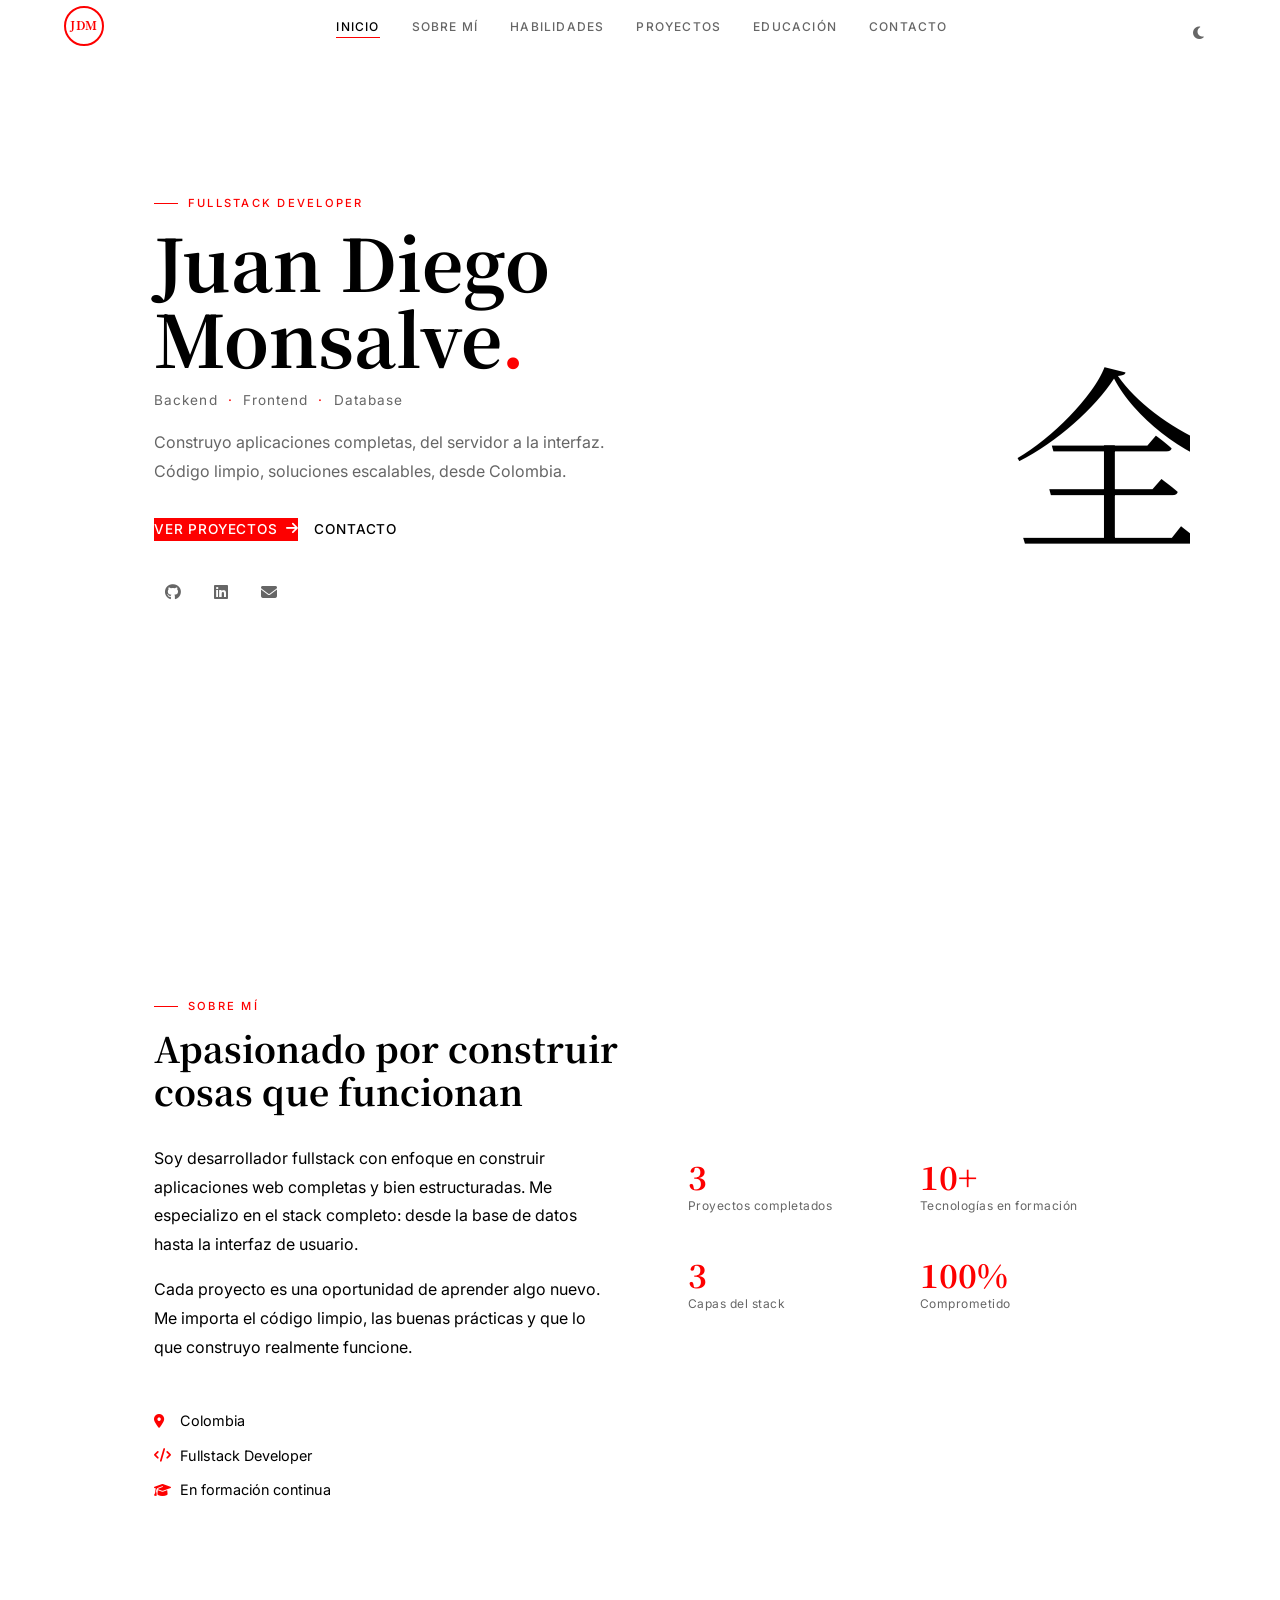
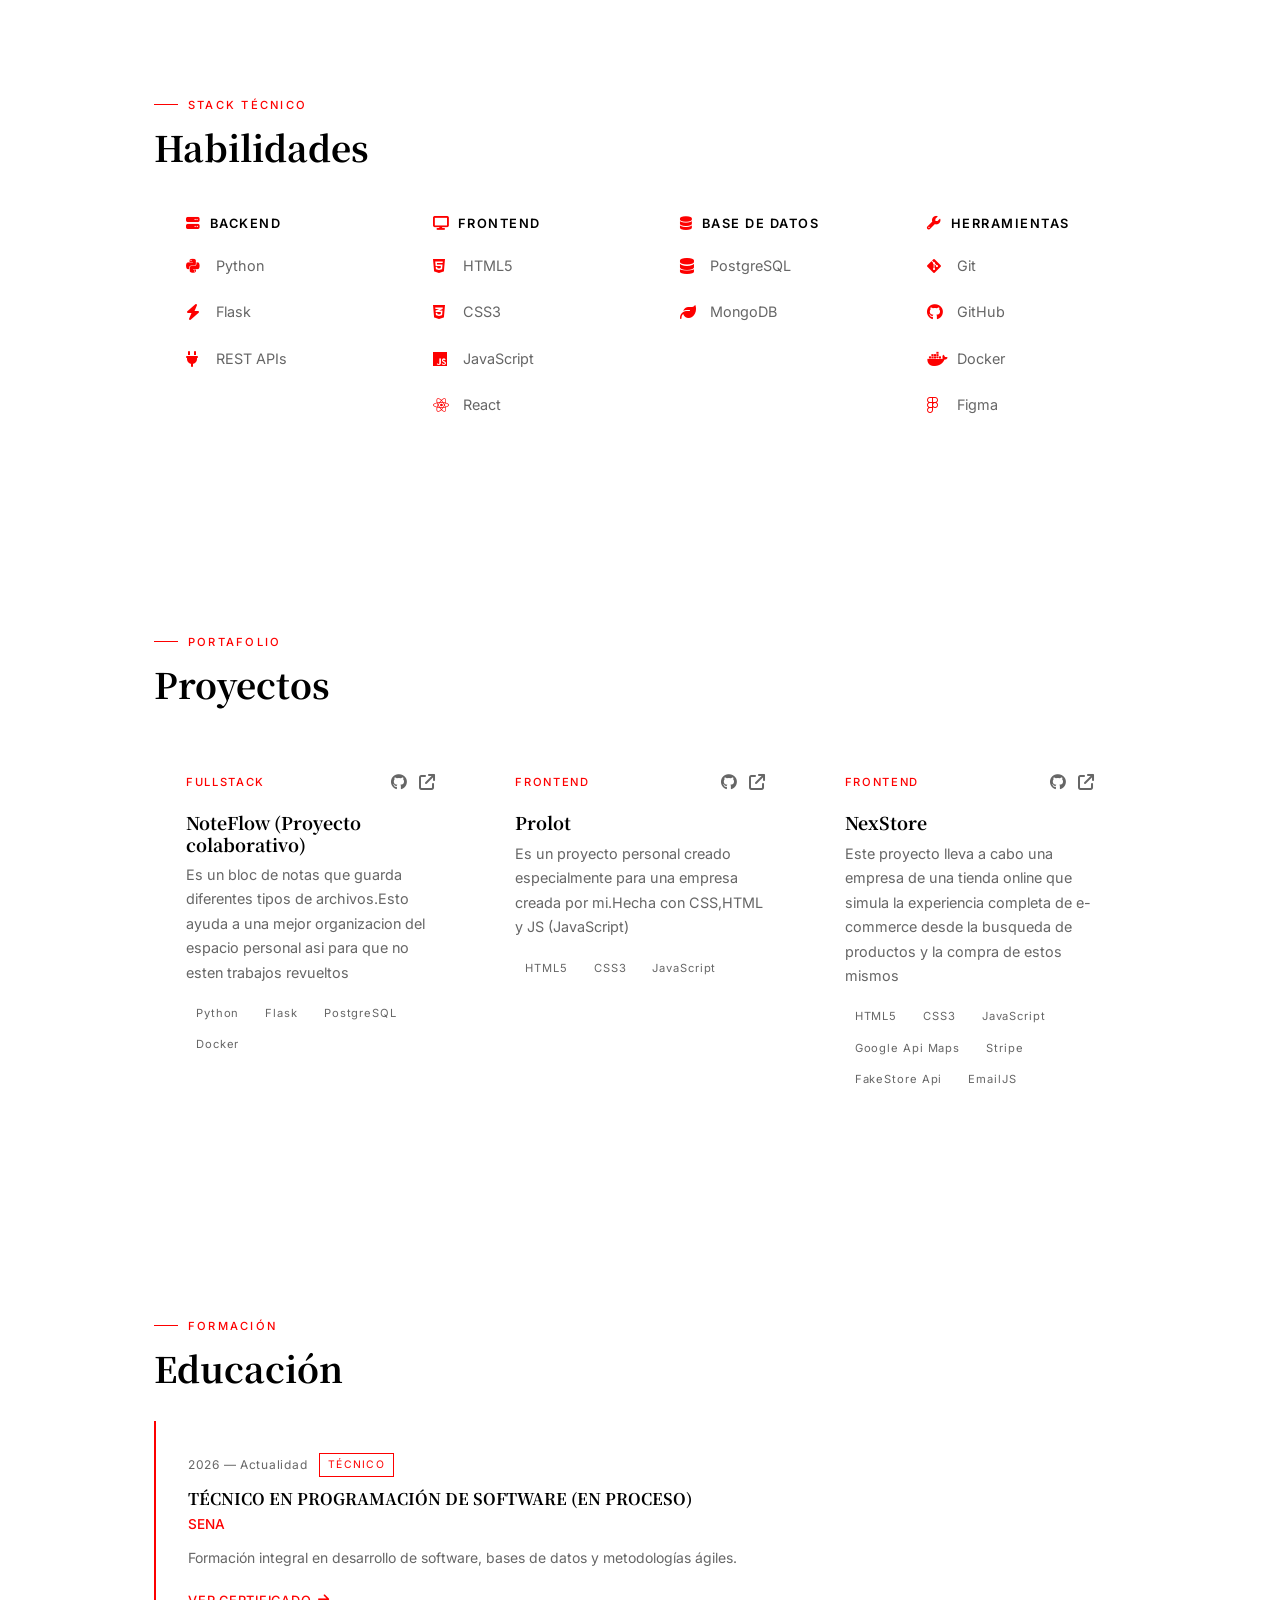
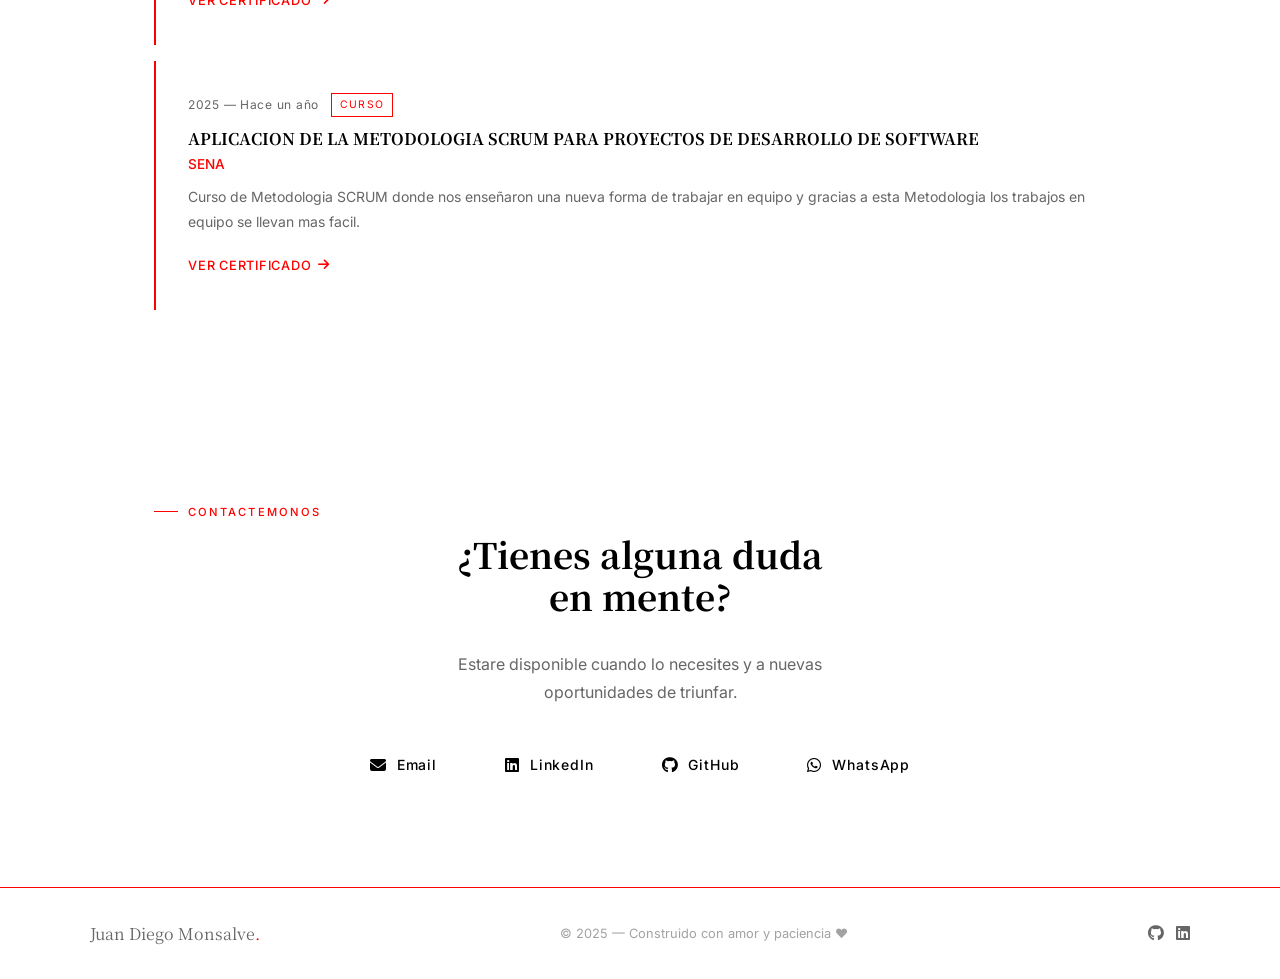
==== commit 196d31c2: "Agregacion del proyexto NexStore y el link del proyecto Prolot" ====
--- a/index.html
+++ b/index.html
@@ -138,7 +138,7 @@
 
       <div id="about-stats" class="reveal">
         <div class="stat-card">
-          <span class="stat-number">5<span class="accent-dot">+</span></span>
+          <span class="stat-number">3<span class="accent-dot"></span></span>
           <span class="stat-label">Proyectos completados</span>
         </div>
         <div class="stat-card">
@@ -300,7 +300,7 @@
         <div class="project-header">
           <span class="project-type">Frontend</span>
           <div class="project-links">
-            <a href="#" target="_blank" aria-label="GitHub del proyecto">
+            <a href="https://github.com/Miniyonminerat/Proyecto-Prolot" target="_blank" aria-label="GitHub del proyecto">
               <i class="fa-brands fa-github"></i>
             </a>
             <a href="#" target="_blank" aria-label="Ver proyecto en vivo">
@@ -316,6 +316,33 @@
           <span class="tag">HTML5</span>
           <span class="tag">CSS3</span>
           <span class="tag">JavaScript</span>
+        </div>
+      </article>
+
+      <article class="project-card reveal">
+        <div class="project-header">
+          <span class="project-type">Frontend</span>
+          <div class="project-links">
+            <a href="https://github.com/Miniyonminerat/NexStore" target="_blank" aria-label="GitHub del proyecto">
+              <i class="fa-brands fa-github"></i>
+            </a>
+            <a href="#" target="_blank" aria-label="Ver proyecto en vivo">
+              <i class="fa-solid fa-arrow-up-right-from-square"></i>
+            </a>
+          </div>
+        </div>
+        <h3 class="project-title">NexStore</h3>
+        <p class="project-desc">
+          Este proyecto lleva a cabo una empresa de una tienda online que simula la experiencia completa de e-commerce desde la busqueda de productos y la compra de estos mismos 
+        </p>
+        <div class="project-tags">
+          <span class="tag">HTML5</span>
+          <span class="tag">CSS3</span>
+          <span class="tag">JavaScript</span>
+          <span class="tag">Google Api Maps</span>
+          <span class="tag">Stripe</span>
+          <span class="tag">FakeStore Api</span>
+          <span class="tag">EmailJS</span>
         </div>
       </article>
 
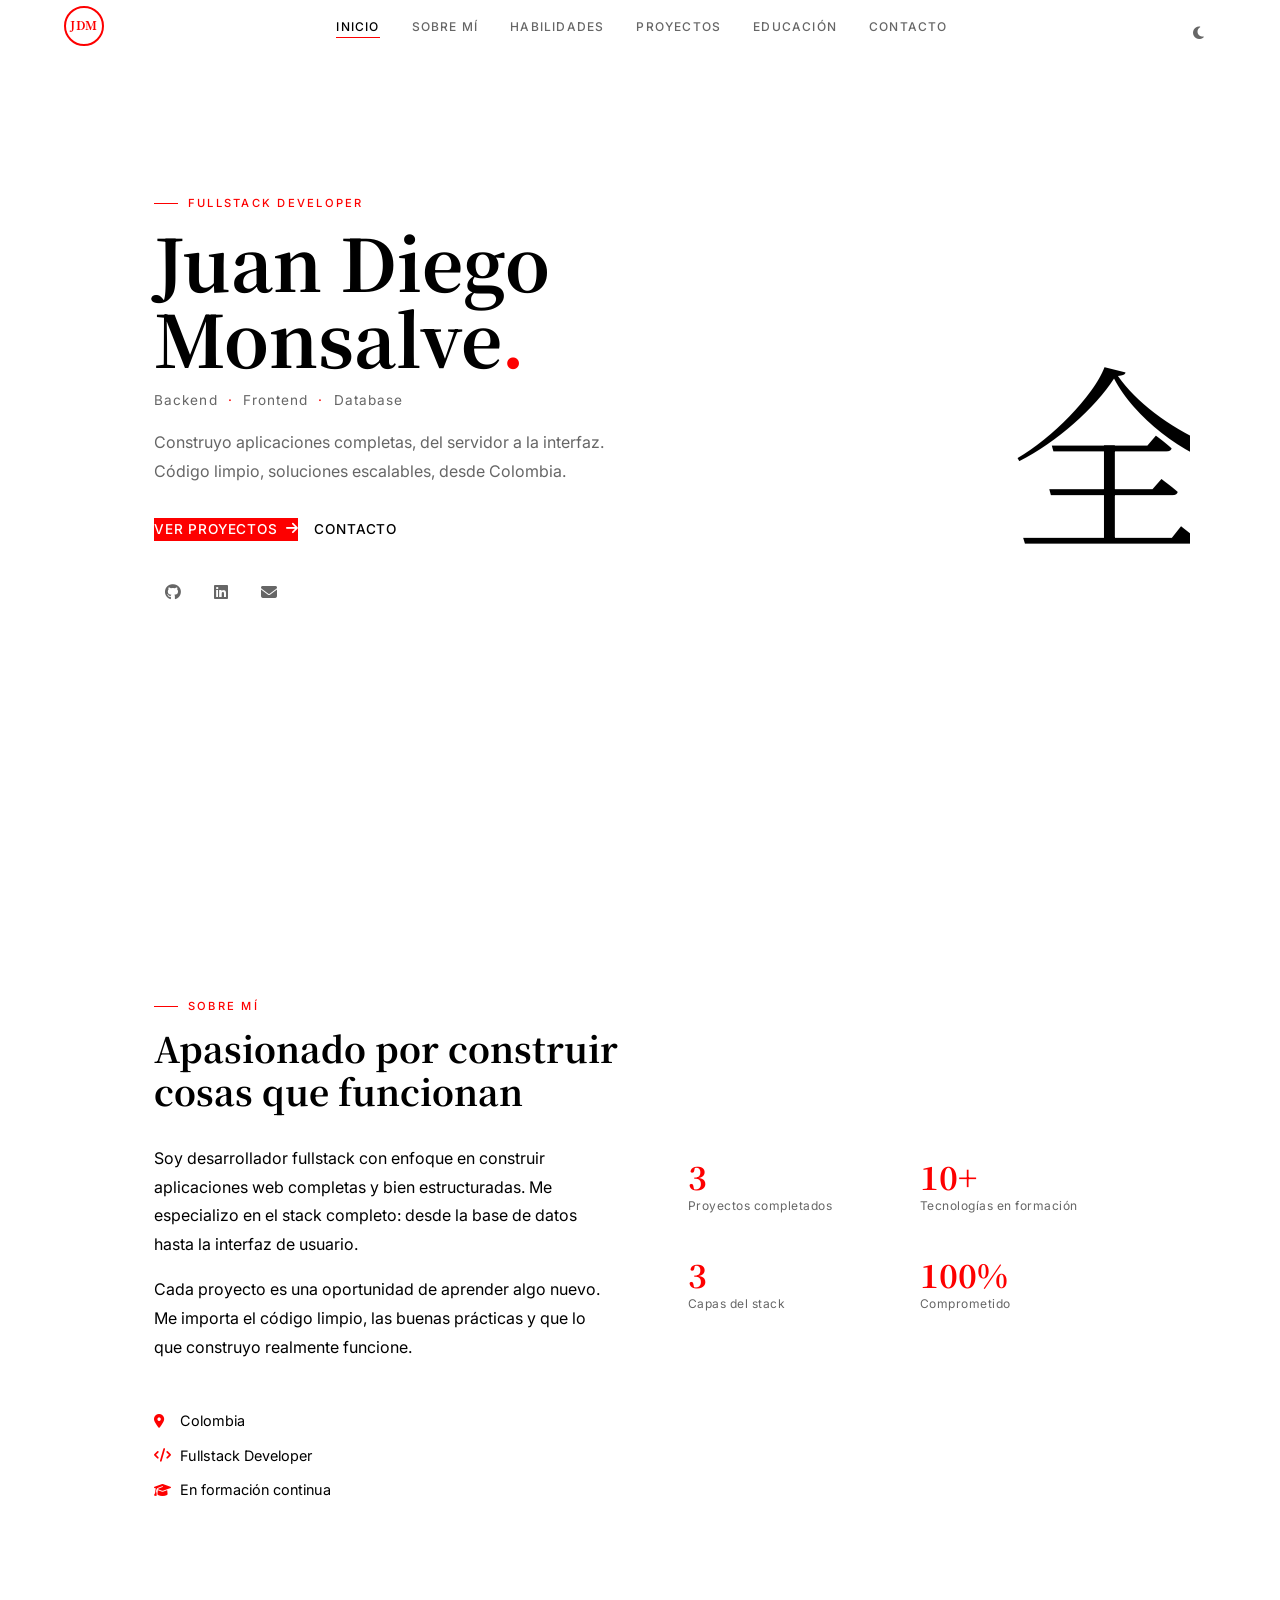
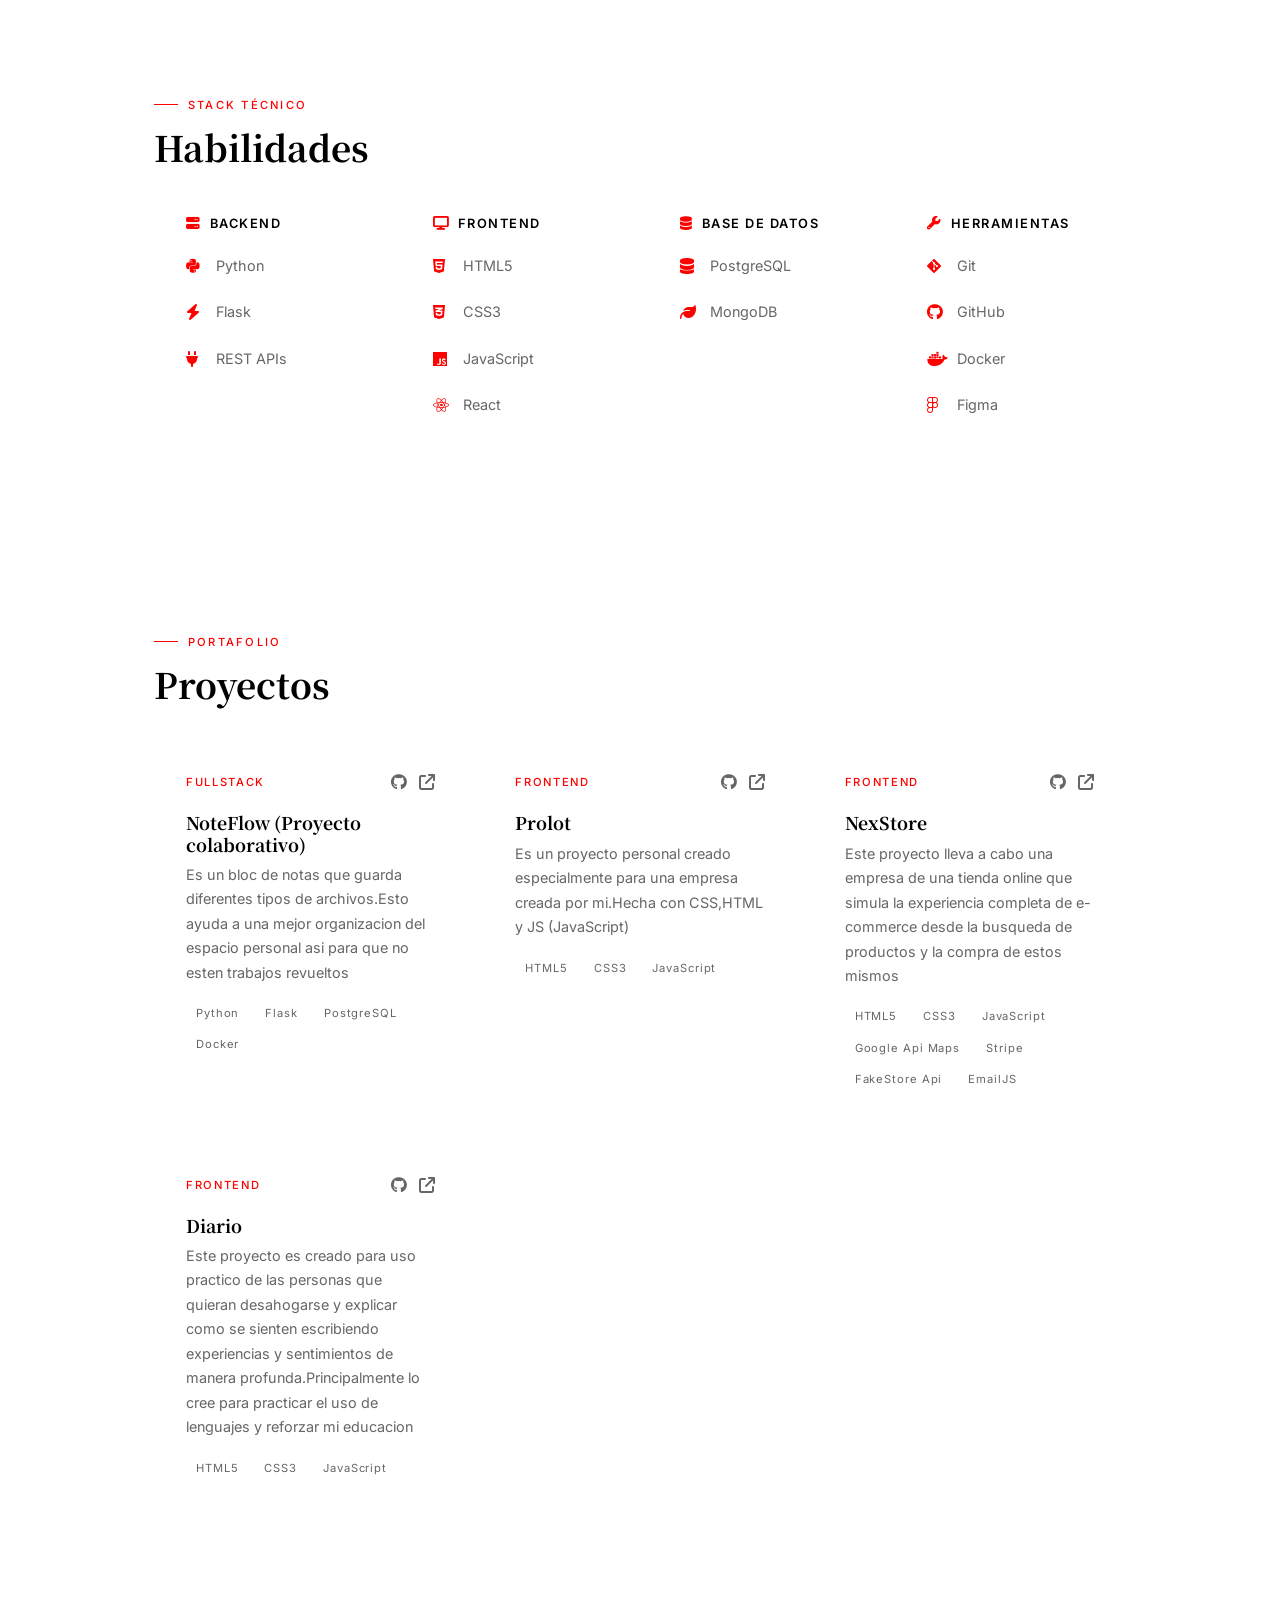
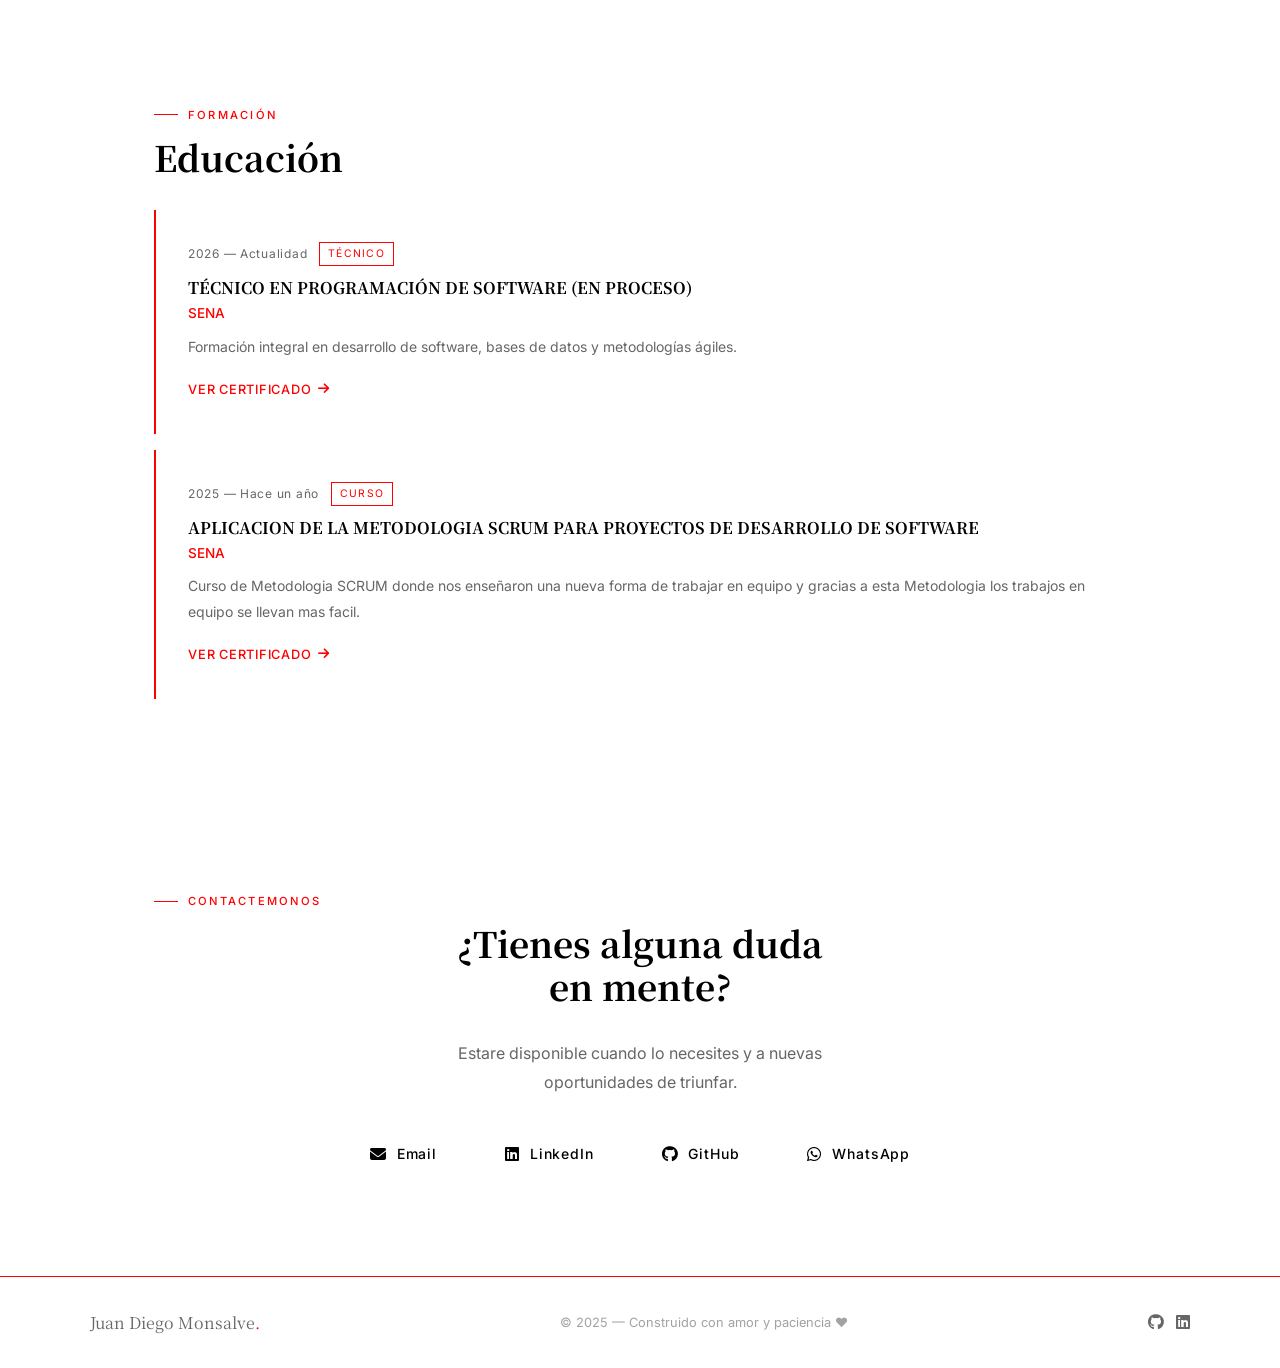
==== commit 11734175: "Agregacion de proyecto Diario y en vivos de los proyectos prolot,nexstore y diario" ====
--- a/index.html
+++ b/index.html
@@ -82,13 +82,13 @@
       </div>
 
       <div id="hero-social">
-        <a href="https://github.com/tu-usuario" target="_blank" class="social-link" aria-label="GitHub">
+        <a href="https://github.com/Miniyonminerat" target="_blank" class="social-link" aria-label="GitHub">
           <i class="fa-brands fa-github"></i>
         </a>
-        <a href="https://linkedin.com/in/tu-usuario" target="_blank" class="social-link" aria-label="LinkedIn">
+        <a href="https://linkedin.com/in/juan-diego-monsalve-martinez-3669613b7" target="_blank" class="social-link" aria-label="LinkedIn">
           <i class="fa-brands fa-linkedin"></i>
         </a>
-        <a href="mailto:tuemail@gmail.com" class="social-link" aria-label="Email">
+        <a href="mailto:miniyonminerat2@gmail" class="social-link" aria-label="Email">
           <i class="fa-solid fa-envelope"></i>
         </a>
       </div>
@@ -303,7 +303,7 @@
             <a href="https://github.com/Miniyonminerat/Proyecto-Prolot" target="_blank" aria-label="GitHub del proyecto">
               <i class="fa-brands fa-github"></i>
             </a>
-            <a href="#" target="_blank" aria-label="Ver proyecto en vivo">
+            <a href="https://miniyonminerat.github.io/Proyecto-Prolot/index.html" target="_blank" aria-label="Ver proyecto en vivo">
               <i class="fa-solid fa-arrow-up-right-from-square"></i>
             </a>
           </div>
@@ -326,7 +326,7 @@
             <a href="https://github.com/Miniyonminerat/NexStore" target="_blank" aria-label="GitHub del proyecto">
               <i class="fa-brands fa-github"></i>
             </a>
-            <a href="#" target="_blank" aria-label="Ver proyecto en vivo">
+            <a href="https://miniyonminerat.github.io/NexStore/" target="_blank" aria-label="Ver proyecto en vivo">
               <i class="fa-solid fa-arrow-up-right-from-square"></i>
             </a>
           </div>
@@ -343,6 +343,29 @@
           <span class="tag">Stripe</span>
           <span class="tag">FakeStore Api</span>
           <span class="tag">EmailJS</span>
+        </div>
+      </article>
+
+      <article class="project-card reveal">
+        <div class="project-header">
+          <span class="project-type">Frontend</span>
+          <div class="project-links">
+            <a href="https://github.com/Miniyonminerat/Diario-Samurai" target="_blank" aria-label="GitHub del proyecto">
+              <i class="fa-brands fa-github"></i>
+            </a>
+            <a href="https://miniyonminerat.github.io/Diario-Samurai/" target="_blank" aria-label="Ver proyecto en vivo">
+              <i class="fa-solid fa-arrow-up-right-from-square"></i>
+            </a>
+          </div>
+        </div>
+        <h3 class="project-title">Diario</h3>
+        <p class="project-desc">
+          Este proyecto es creado para uso practico de las personas que quieran desahogarse y explicar como se sienten escribiendo experiencias y sentimientos de manera profunda.Principalmente lo cree para practicar el uso de lenguajes y reforzar mi educacion
+        </p>
+        <div class="project-tags">
+          <span class="tag">HTML5</span>
+          <span class="tag">CSS3</span>
+          <span class="tag">JavaScript</span>
         </div>
       </article>
 
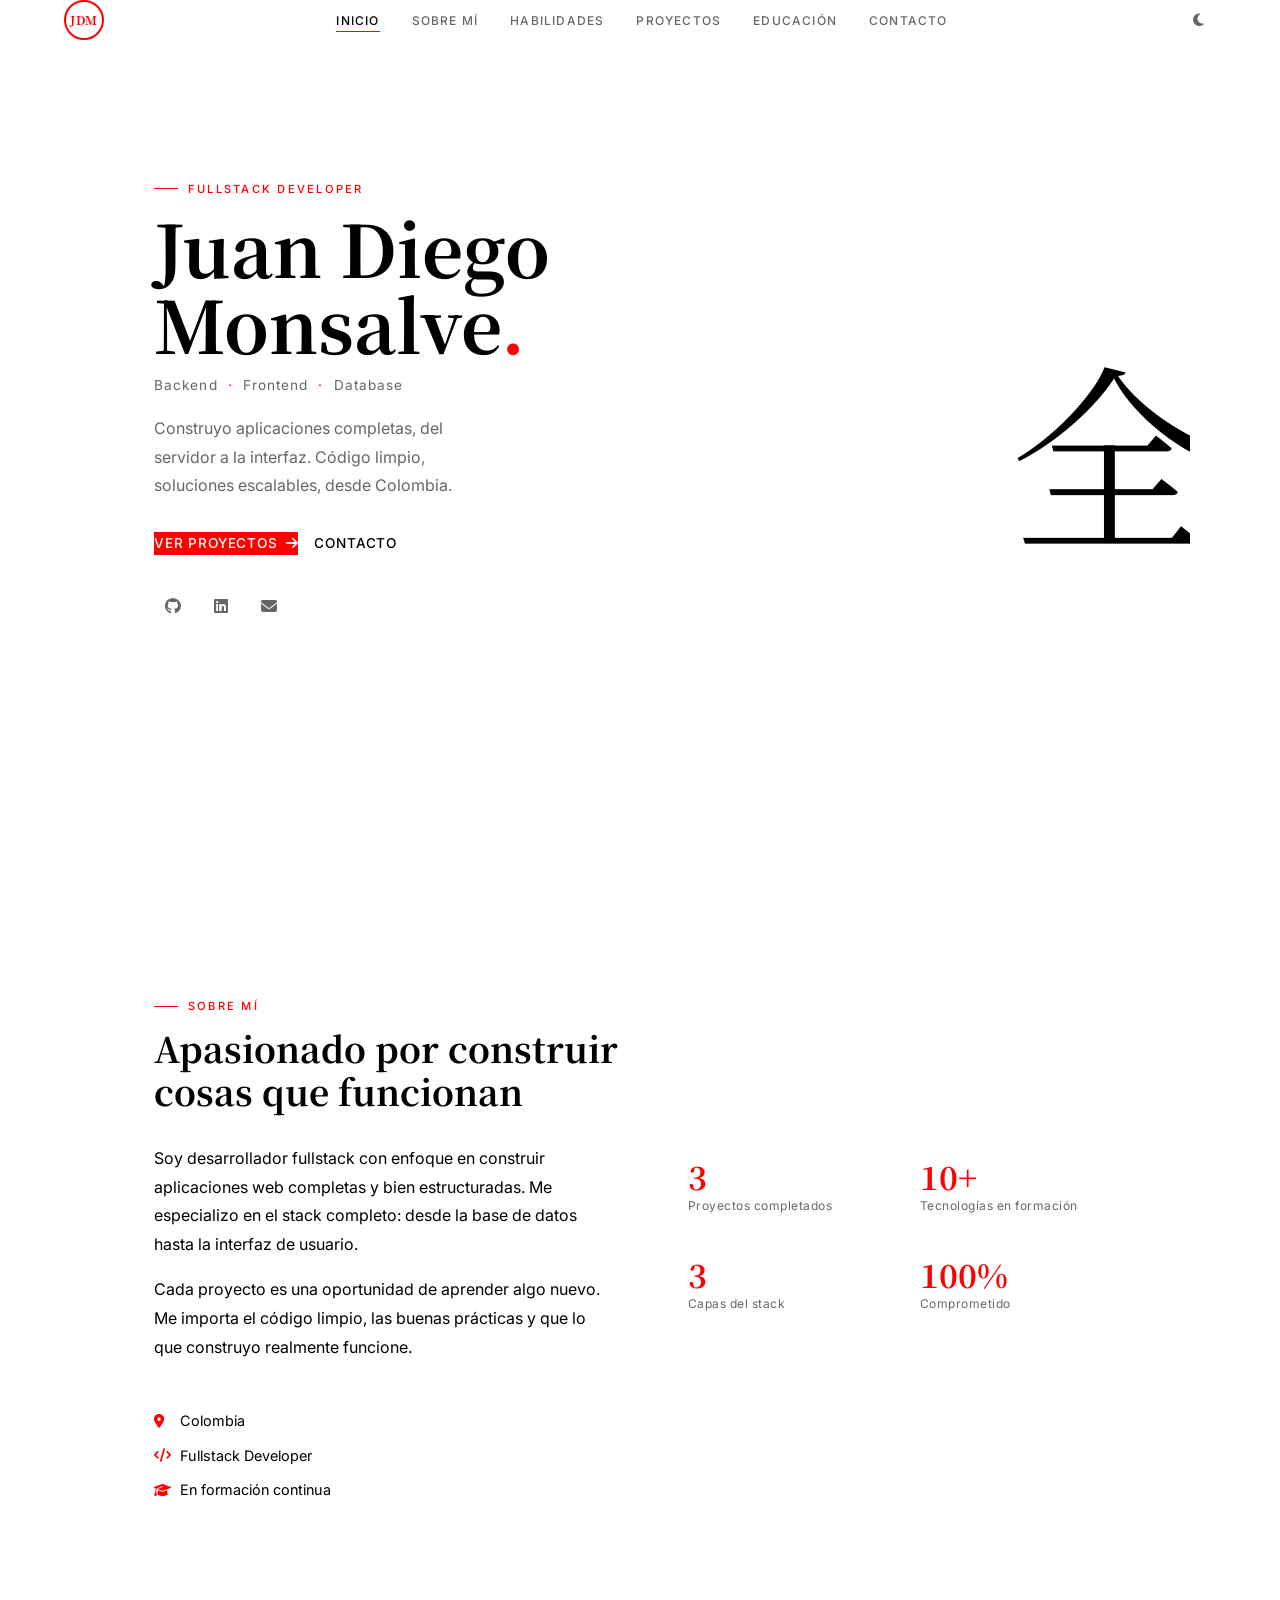
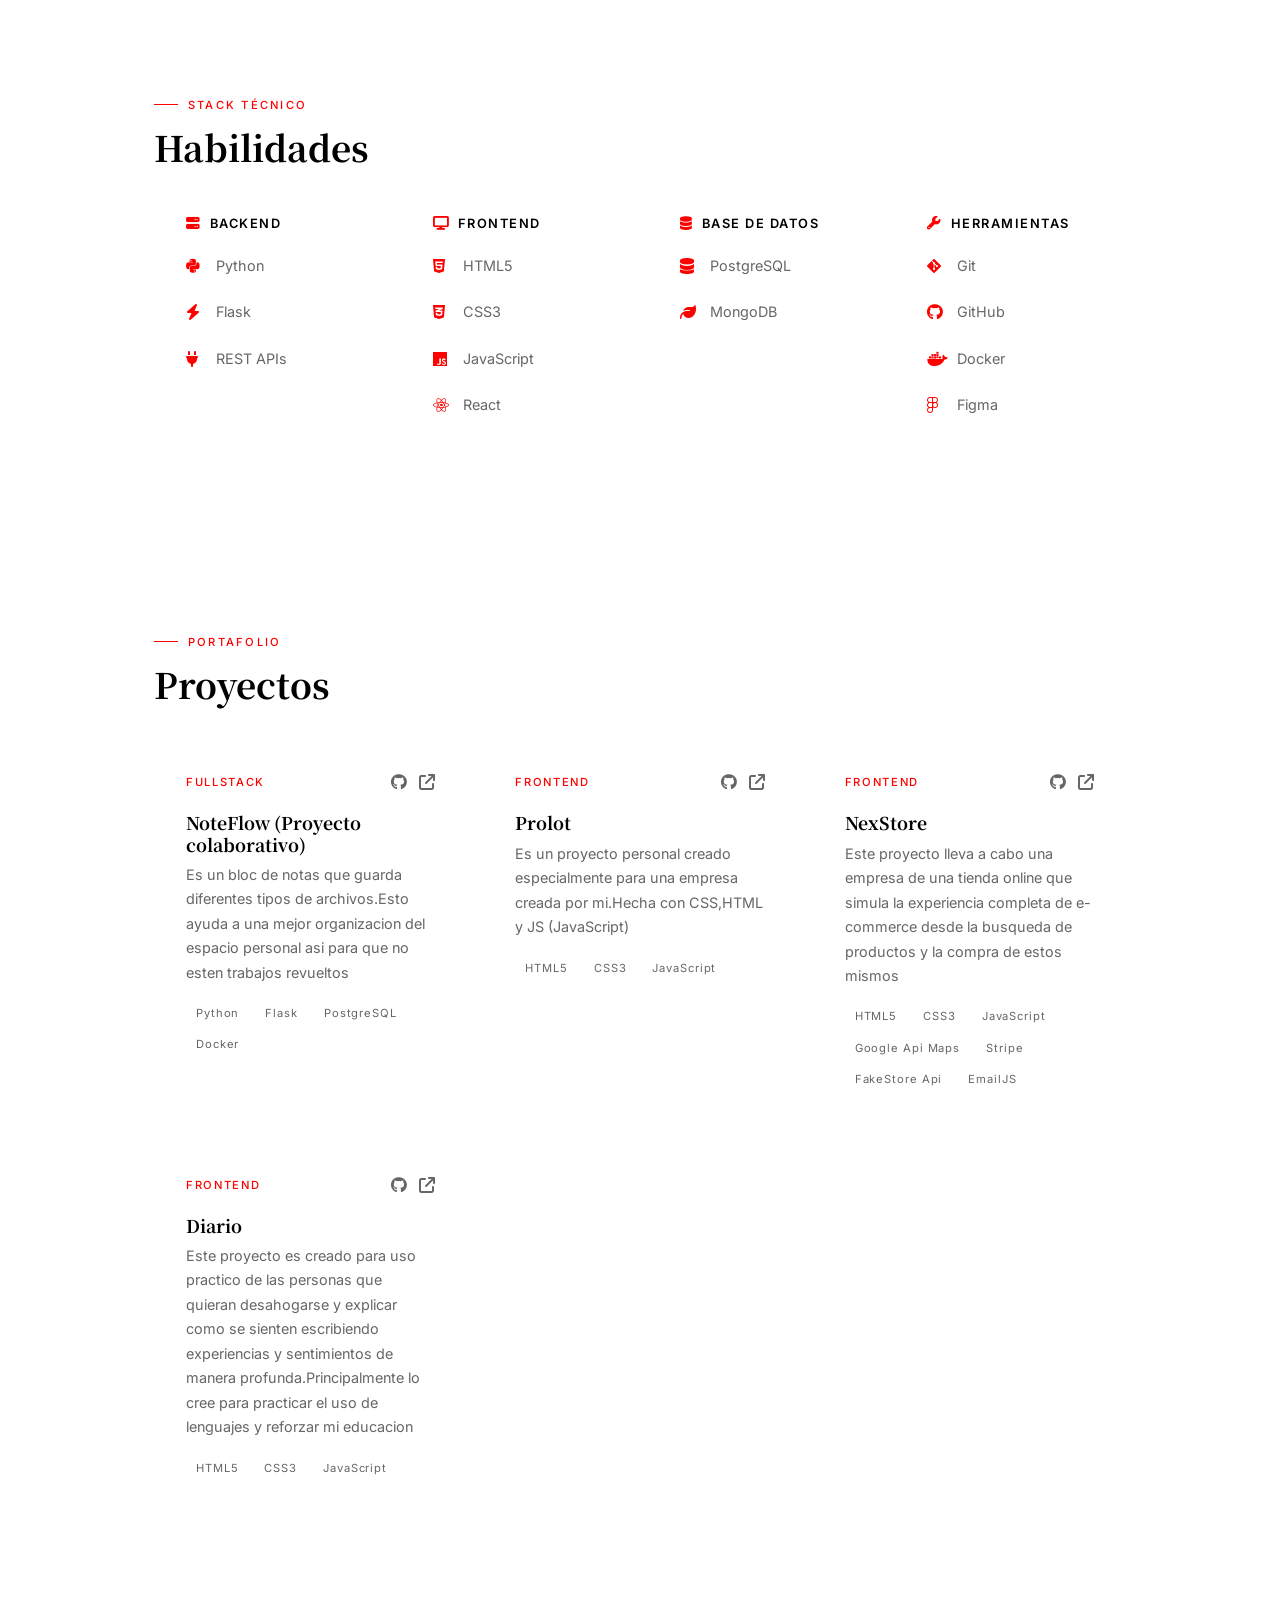
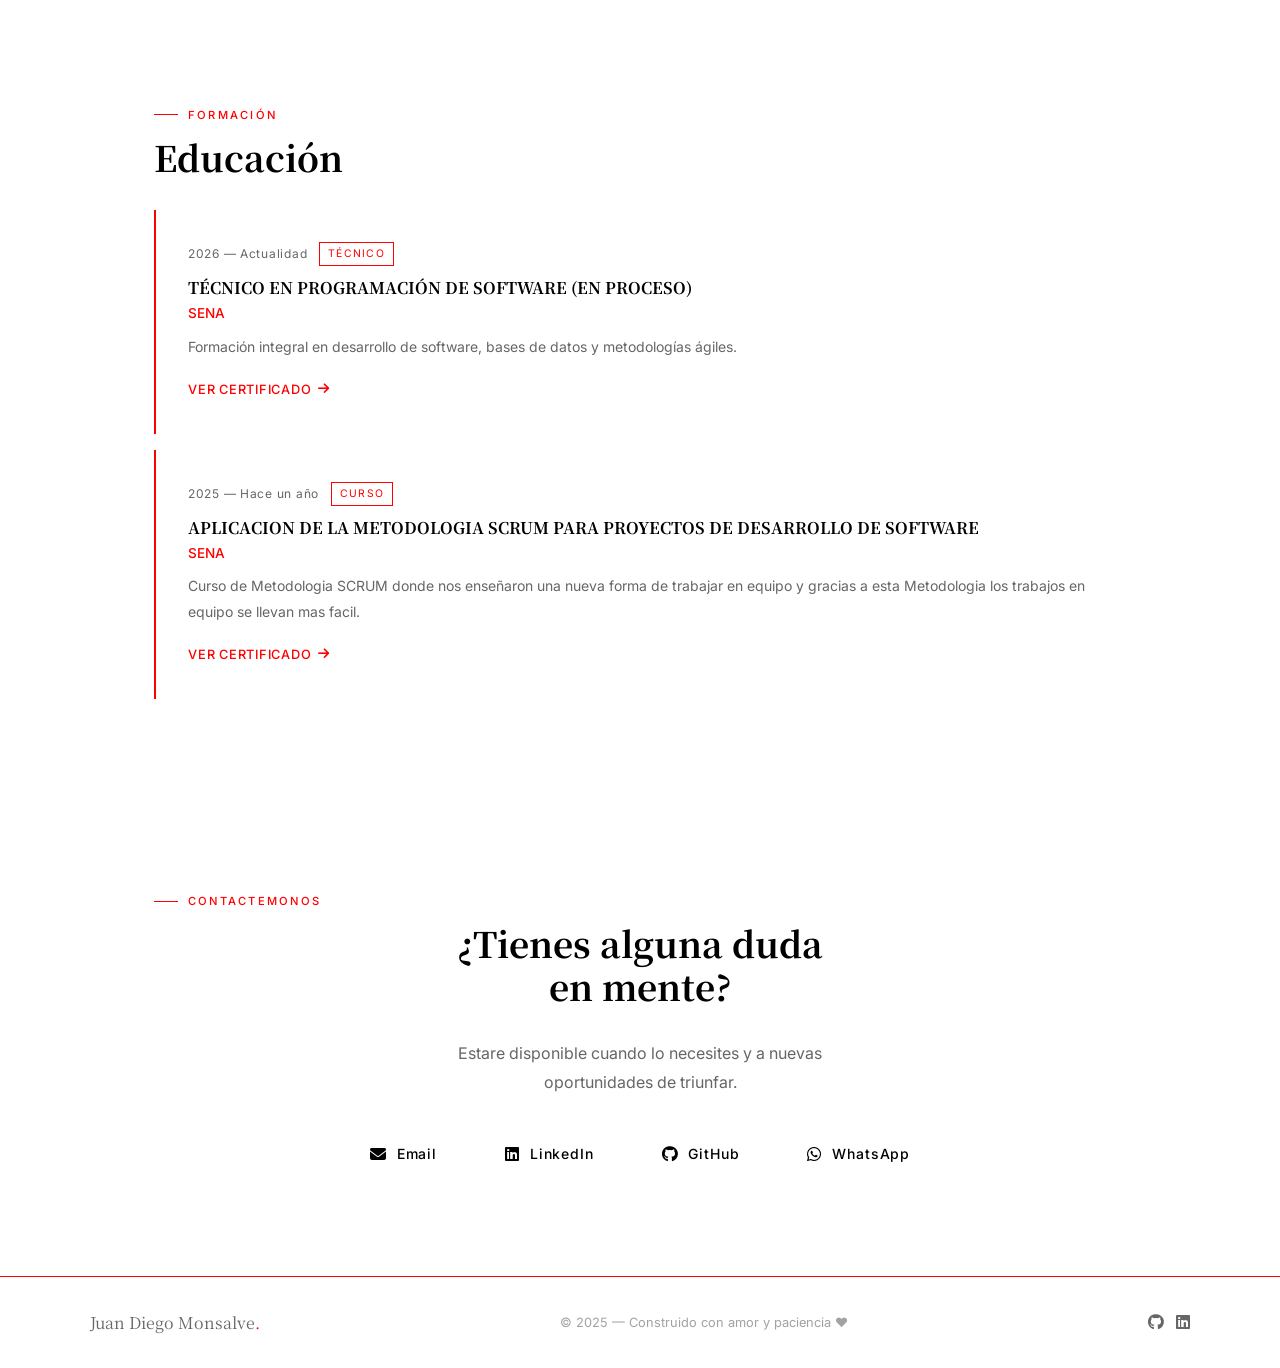
==== commit 569f9f58: "Solucion de responsive pequeño y agregacion de Certificado de Metodologia Scrum HTML con su CSS" ====
--- a/index.html
+++ b/index.html
@@ -410,7 +410,7 @@
         <p class="edu-desc">
           Curso de Metodologia SCRUM donde nos enseñaron una nueva forma de trabajar en equipo y gracias a esta Metodologia los trabajos en equipo se llevan mas facil.
         </p>
-        <a href="pages/certificado-tecnico.html" class="edu-link">
+        <a href="Certificado-Metodologia.html" class="edu-link">
           Ver certificado <i class="fa-solid fa-arrow-right"></i>
         </a>
       </div>
--- a/css/components.css
+++ b/css/components.css
@@ -632,8 +632,7 @@
   background: transparent;
   
   transition: all var(--transition);
-  
-  margin-top: 15px; 
+   
 }
  
 /* Al pasar el mouse el borde y el ícono se vuelven rojos */
--- a/css/layout.css
+++ b/css/layout.css
@@ -276,7 +276,7 @@
   
   color: var(--text-muted);
   
-  max-width: 460px; /* angosto para fácil lectura */
+  max-width: 350px; /* angosto para fácil lectura */
   
   margin-bottom: var(--space-md);
 }
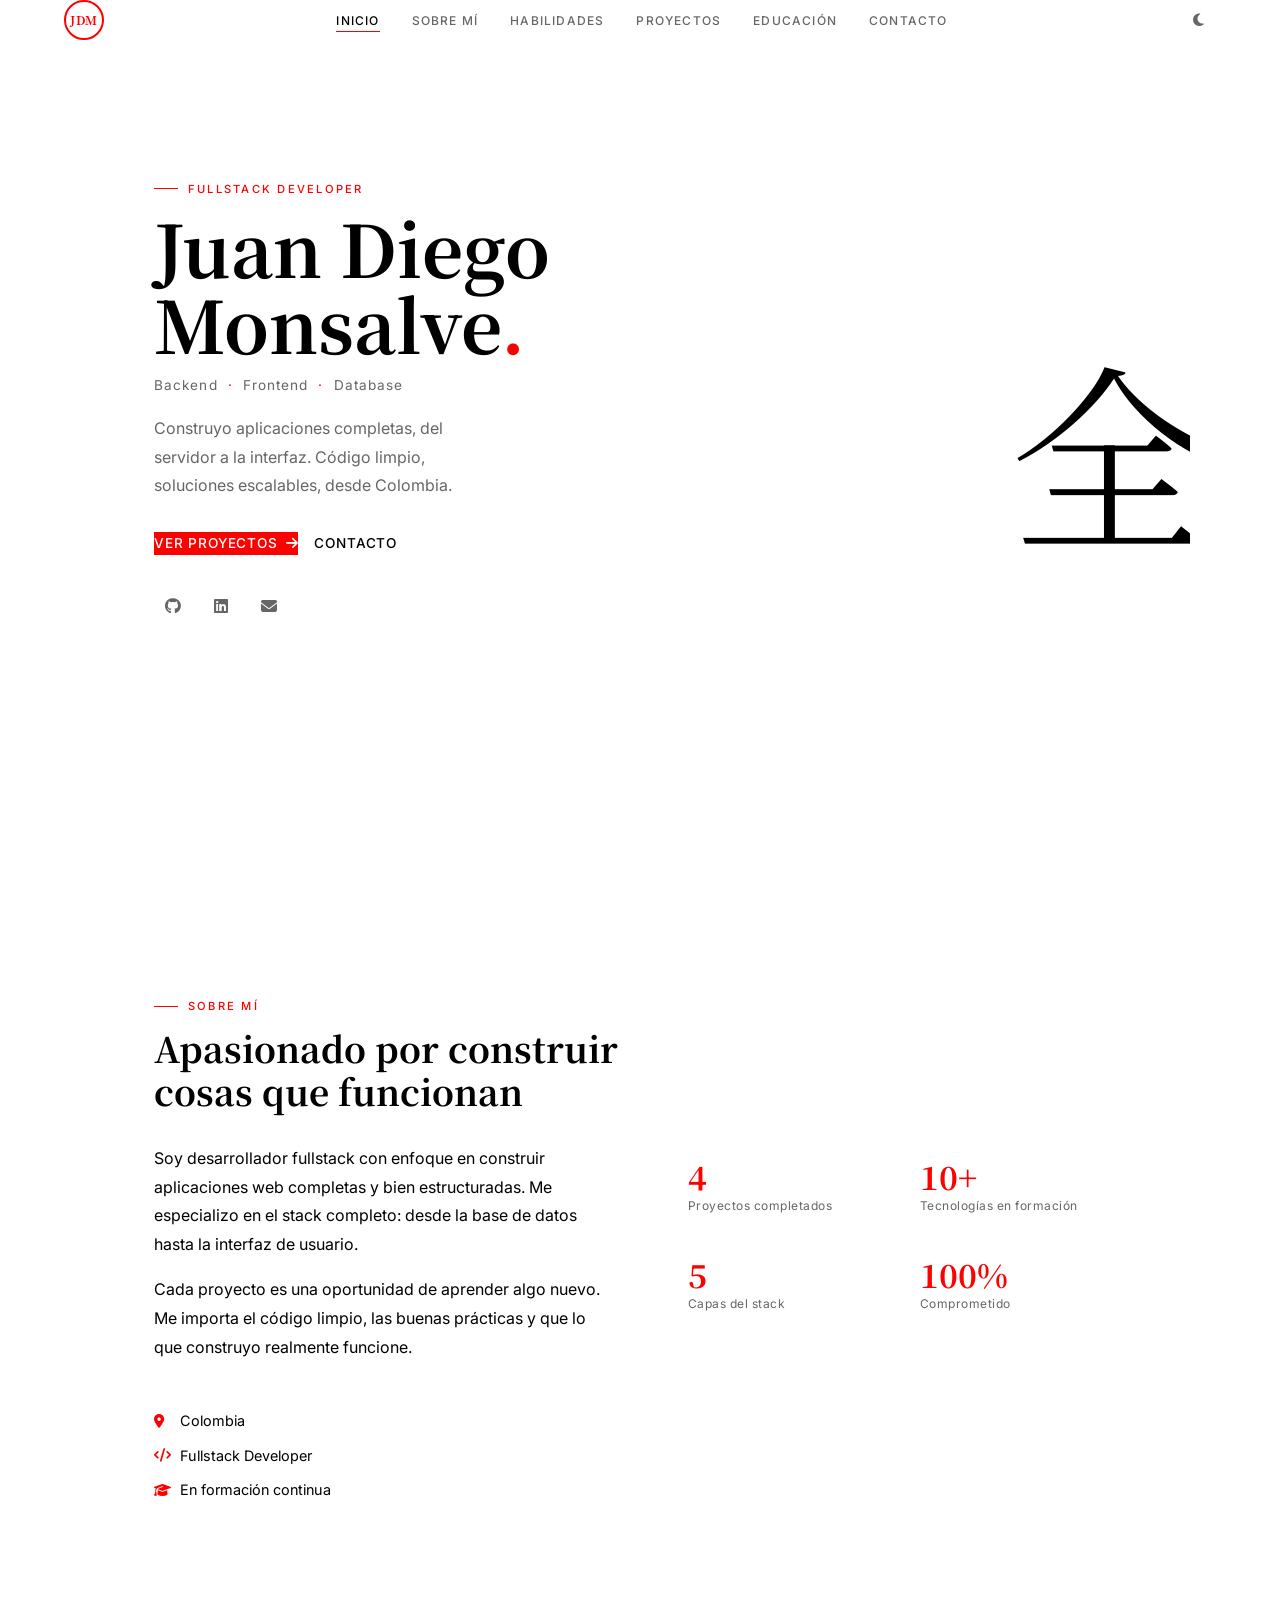
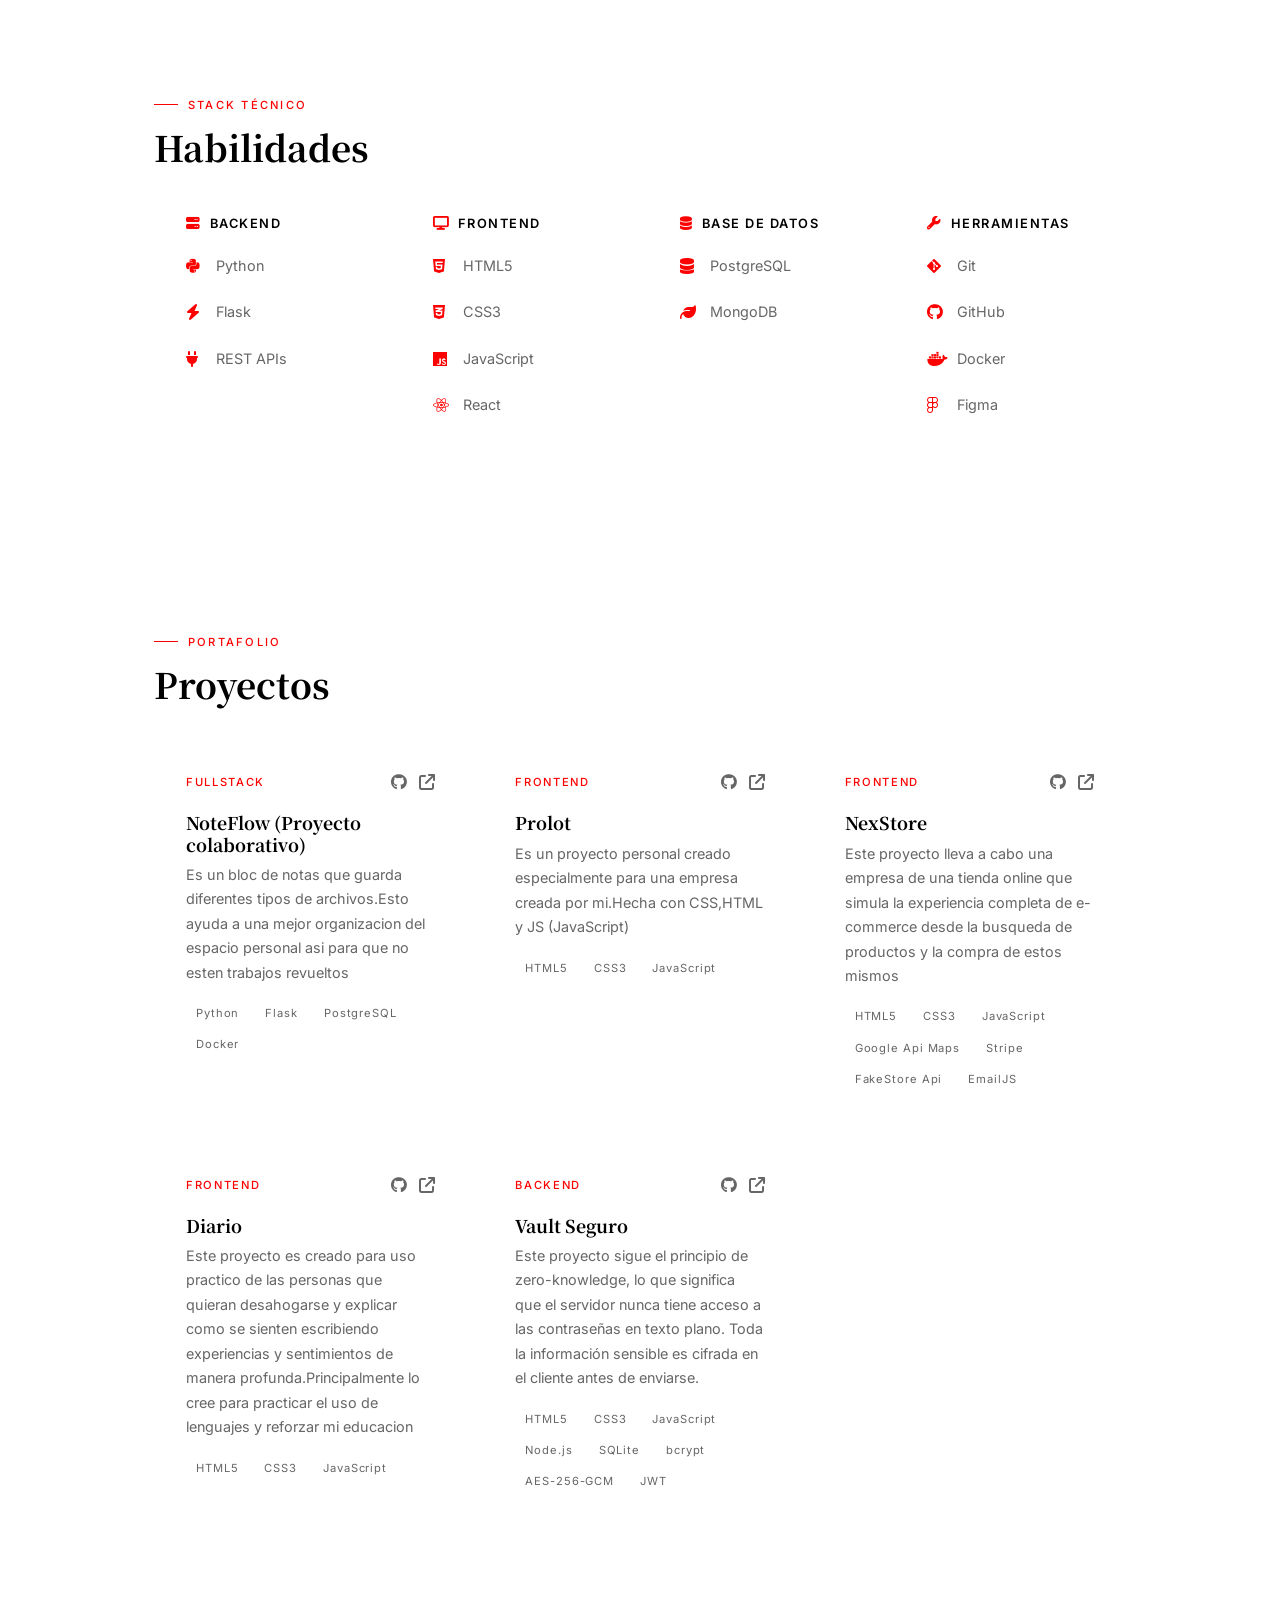
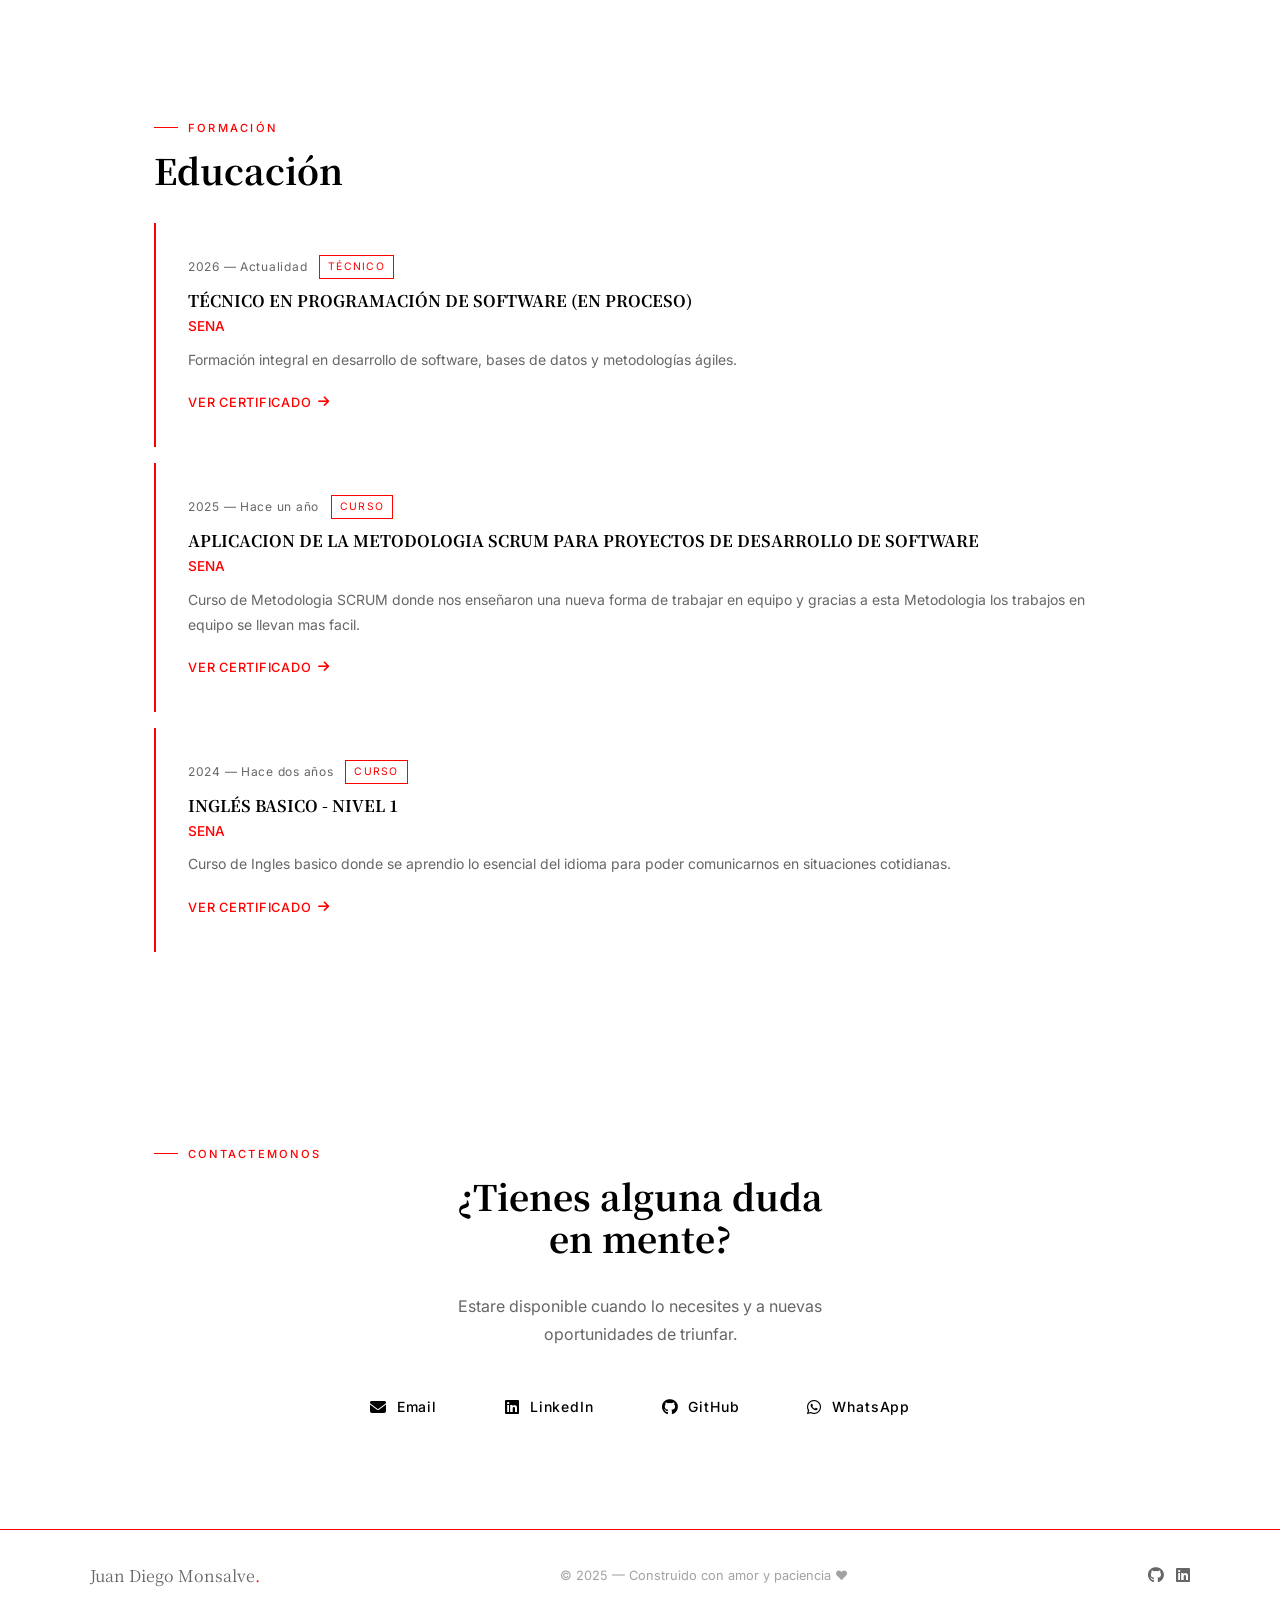
==== commit 6a2499f5: "Actualizacion de Index y e implementacion de proyecto password manager y Certificado de ingles basic" ====
--- a/index.html
+++ b/index.html
@@ -138,7 +138,7 @@
 
       <div id="about-stats" class="reveal">
         <div class="stat-card">
-          <span class="stat-number">3<span class="accent-dot"></span></span>
+          <span class="stat-number">4<span class="accent-dot"></span></span>
           <span class="stat-label">Proyectos completados</span>
         </div>
         <div class="stat-card">
@@ -146,7 +146,7 @@
           <span class="stat-label">Tecnologías en formación</span>
         </div>
         <div class="stat-card">
-          <span class="stat-number">3</span>
+          <span class="stat-number">5</span>
           <span class="stat-label">Capas del stack</span>
         </div>
         <div class="stat-card">
@@ -369,6 +369,34 @@
         </div>
       </article>
 
+      <article class="project-card reveal">
+        <div class="project-header">
+          <span class="project-type">Backend</span>
+          <div class="project-links">
+            <a href="https://github.com/Miniyonminerat/Password-Manager" target="_blank" aria-label="GitHub del proyecto">
+              <i class="fa-brands fa-github"></i>
+            </a>
+            <a href="https://miniyonminerat.github.io/Password-Manager/index.html" target="_blank" aria-label="Ver proyecto en vivo">
+              <i class="fa-solid fa-arrow-up-right-from-square"></i>
+            </a>
+          </div>
+        </div>
+        <h3 class="project-title">Vault Seguro</h3>
+        <p class="project-desc">
+          Este proyecto sigue el principio de zero-knowledge, lo que significa que el servidor nunca tiene acceso a las contraseñas en texto plano. Toda la información sensible es cifrada en el cliente antes de enviarse.
+        </p>
+        <div class="project-tags">
+          <span class="tag">HTML5</span>
+          <span class="tag">CSS3</span>
+          <span class="tag">JavaScript</span>
+          <span class="tag">Node.js</span>
+          <span class="tag">SQLite</span>
+          <span class="tag">bcrypt</span>
+          <span class="tag">AES-256-GCM</span>
+          <span class="tag">JWT</span>
+        </div>
+      </article>
+
     </div>
   </section>
 
@@ -411,6 +439,21 @@
           Curso de Metodologia SCRUM donde nos enseñaron una nueva forma de trabajar en equipo y gracias a esta Metodologia los trabajos en equipo se llevan mas facil.
         </p>
         <a href="Certificado-Metodologia.html" class="edu-link">
+          Ver certificado <i class="fa-solid fa-arrow-right"></i>
+        </a>
+      </div>
+
+      <div class="edu-card reveal">
+        <div class="edu-header">
+          <span class="edu-year">2024 — Hace dos años</span>
+          <span class="edu-type">Curso</span>
+        </div>
+        <h3 class="edu-title">INGLÉS BASICO - NIVEL 1</h3>
+        <p class="edu-place">SENA</p>
+        <p class="edu-desc">
+          Curso de Ingles basico donde se aprendio lo esencial del idioma para poder comunicarnos en situaciones cotidianas.
+        </p>
+        <a href="Certificado-Ingles.html" class="edu-link">
           Ver certificado <i class="fa-solid fa-arrow-right"></i>
         </a>
       </div>
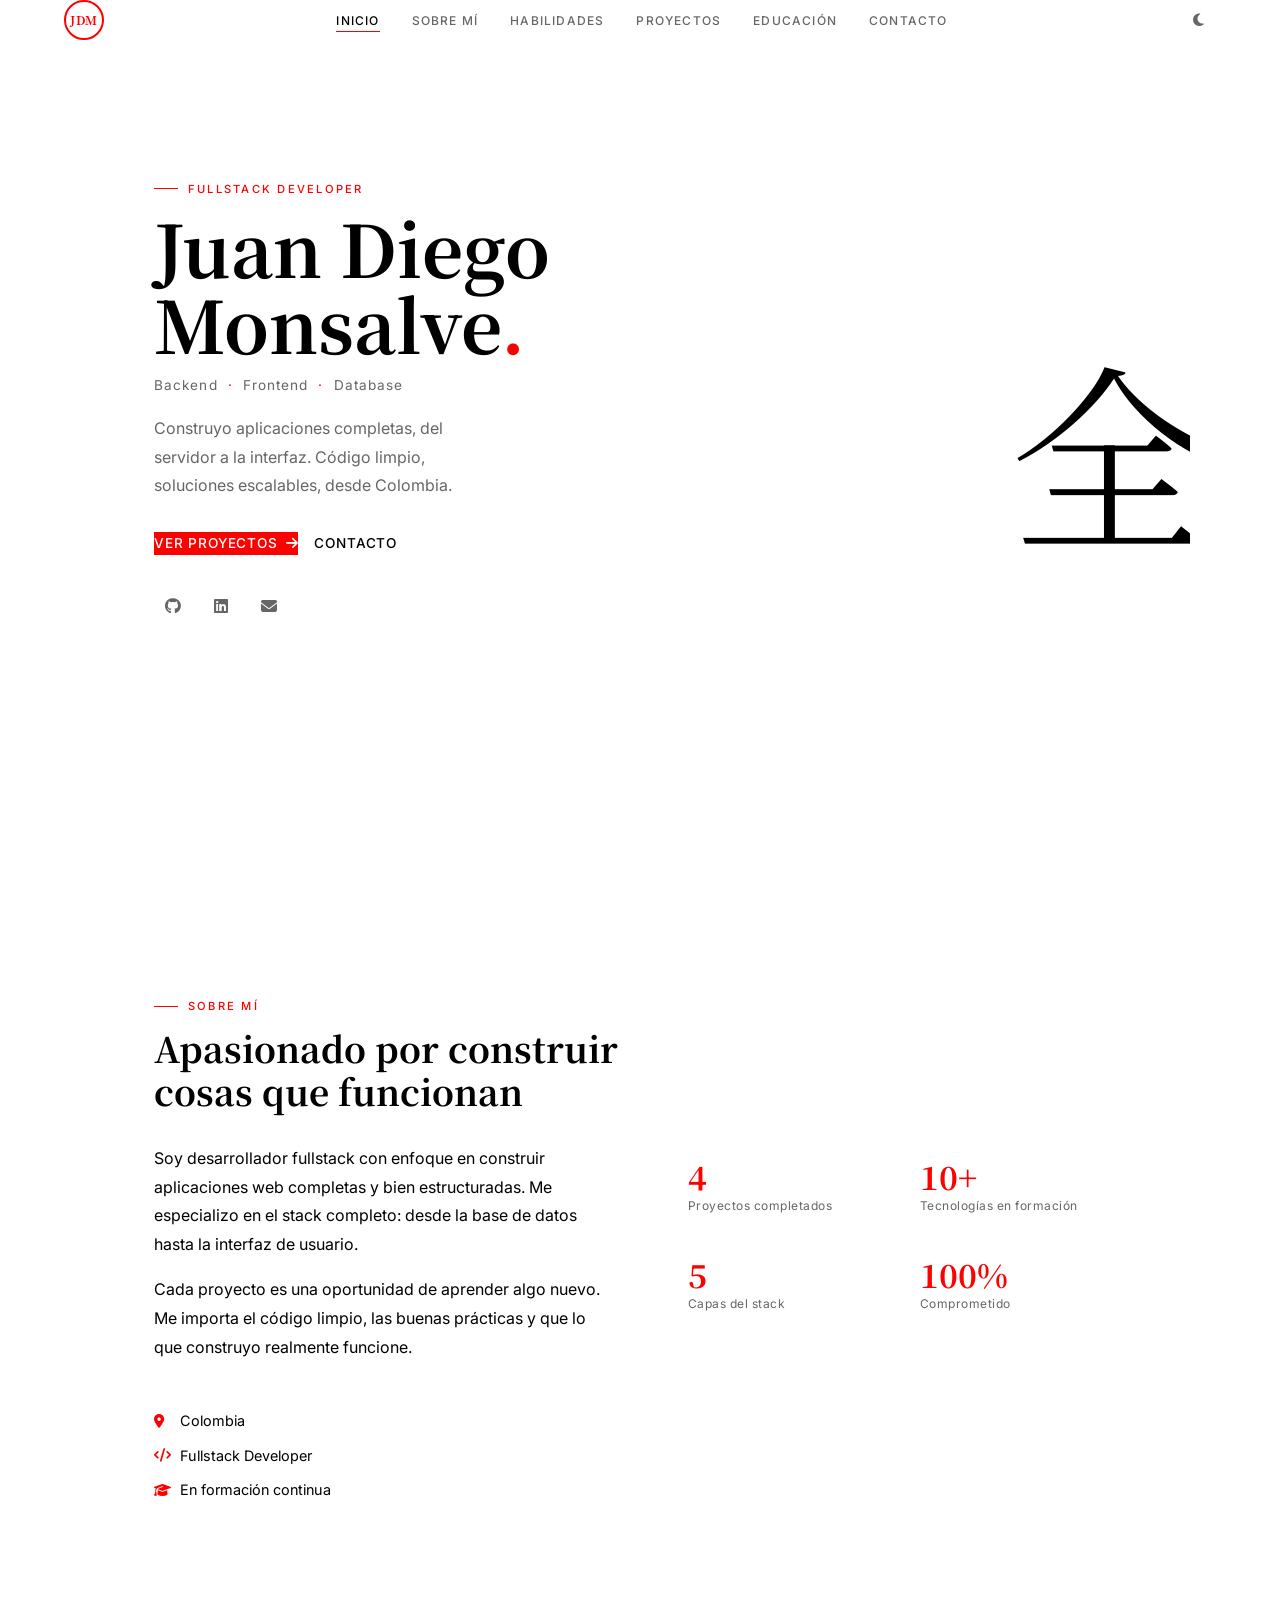
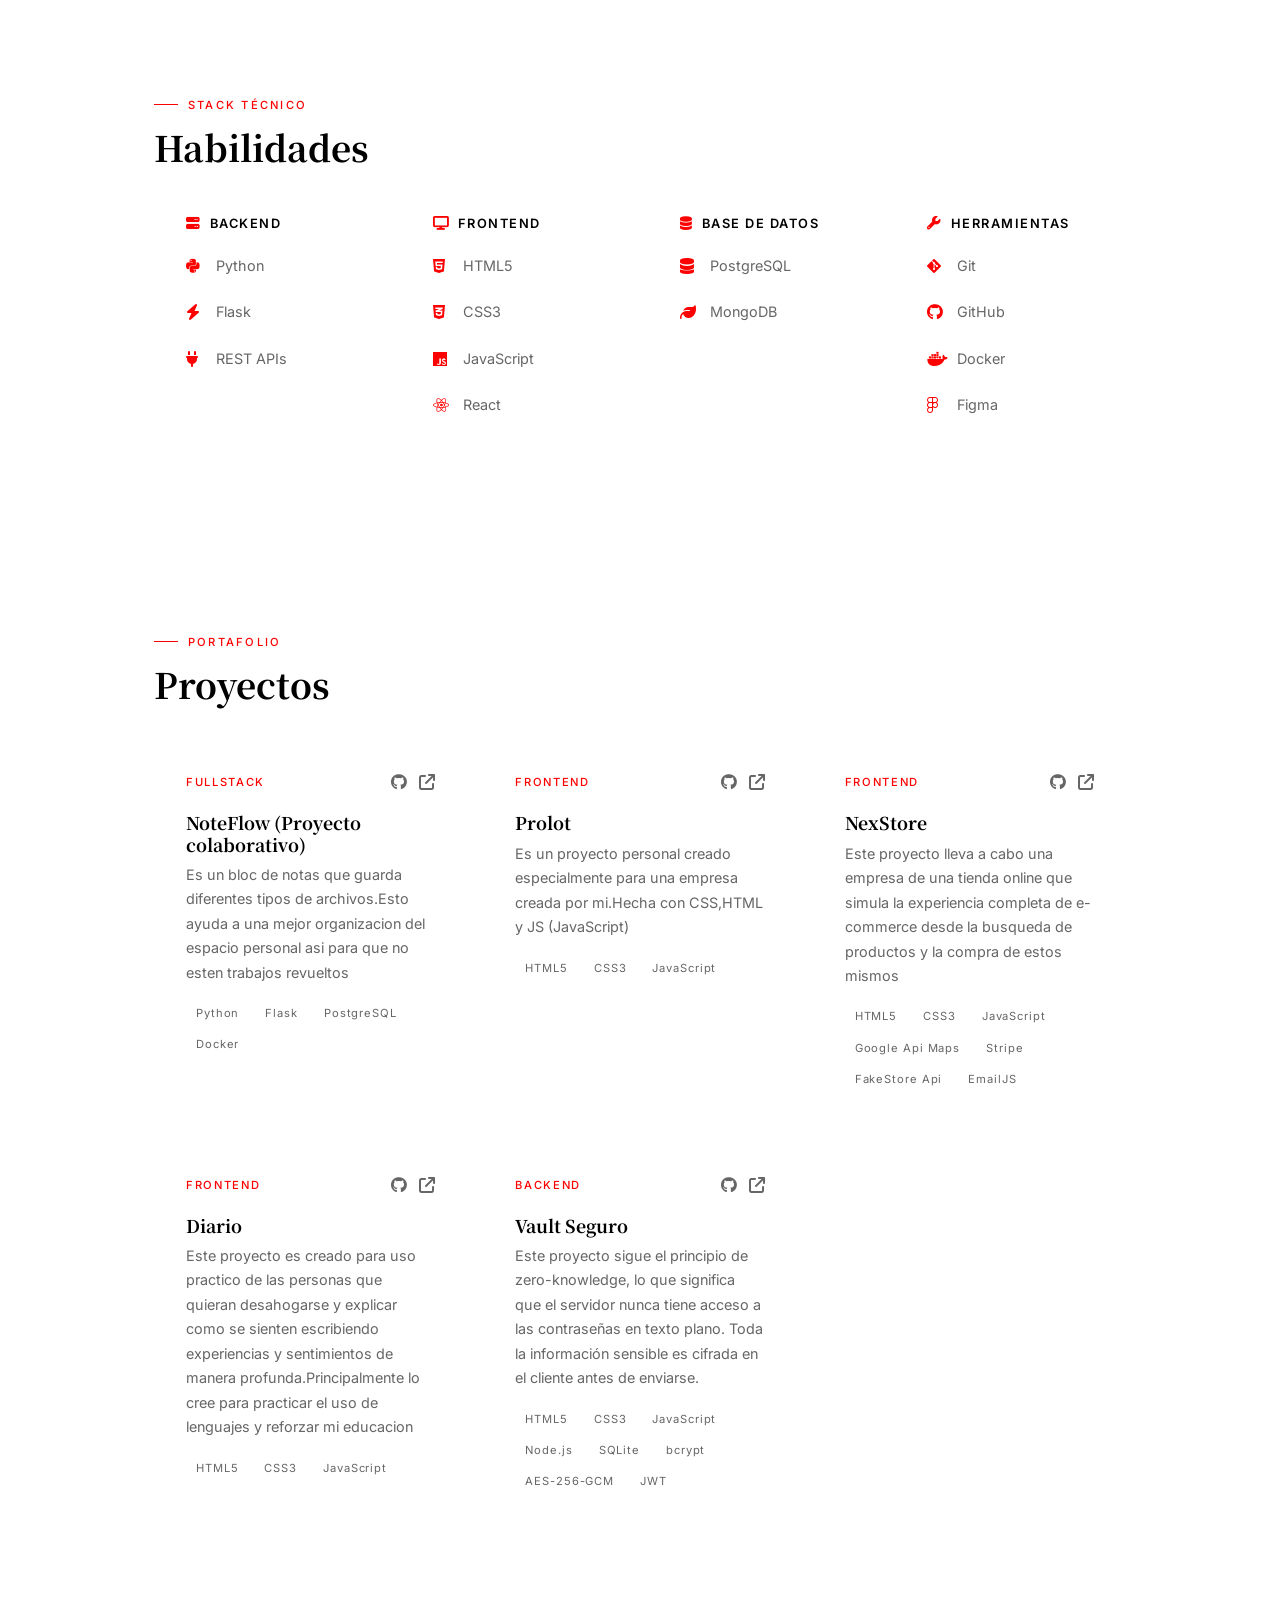
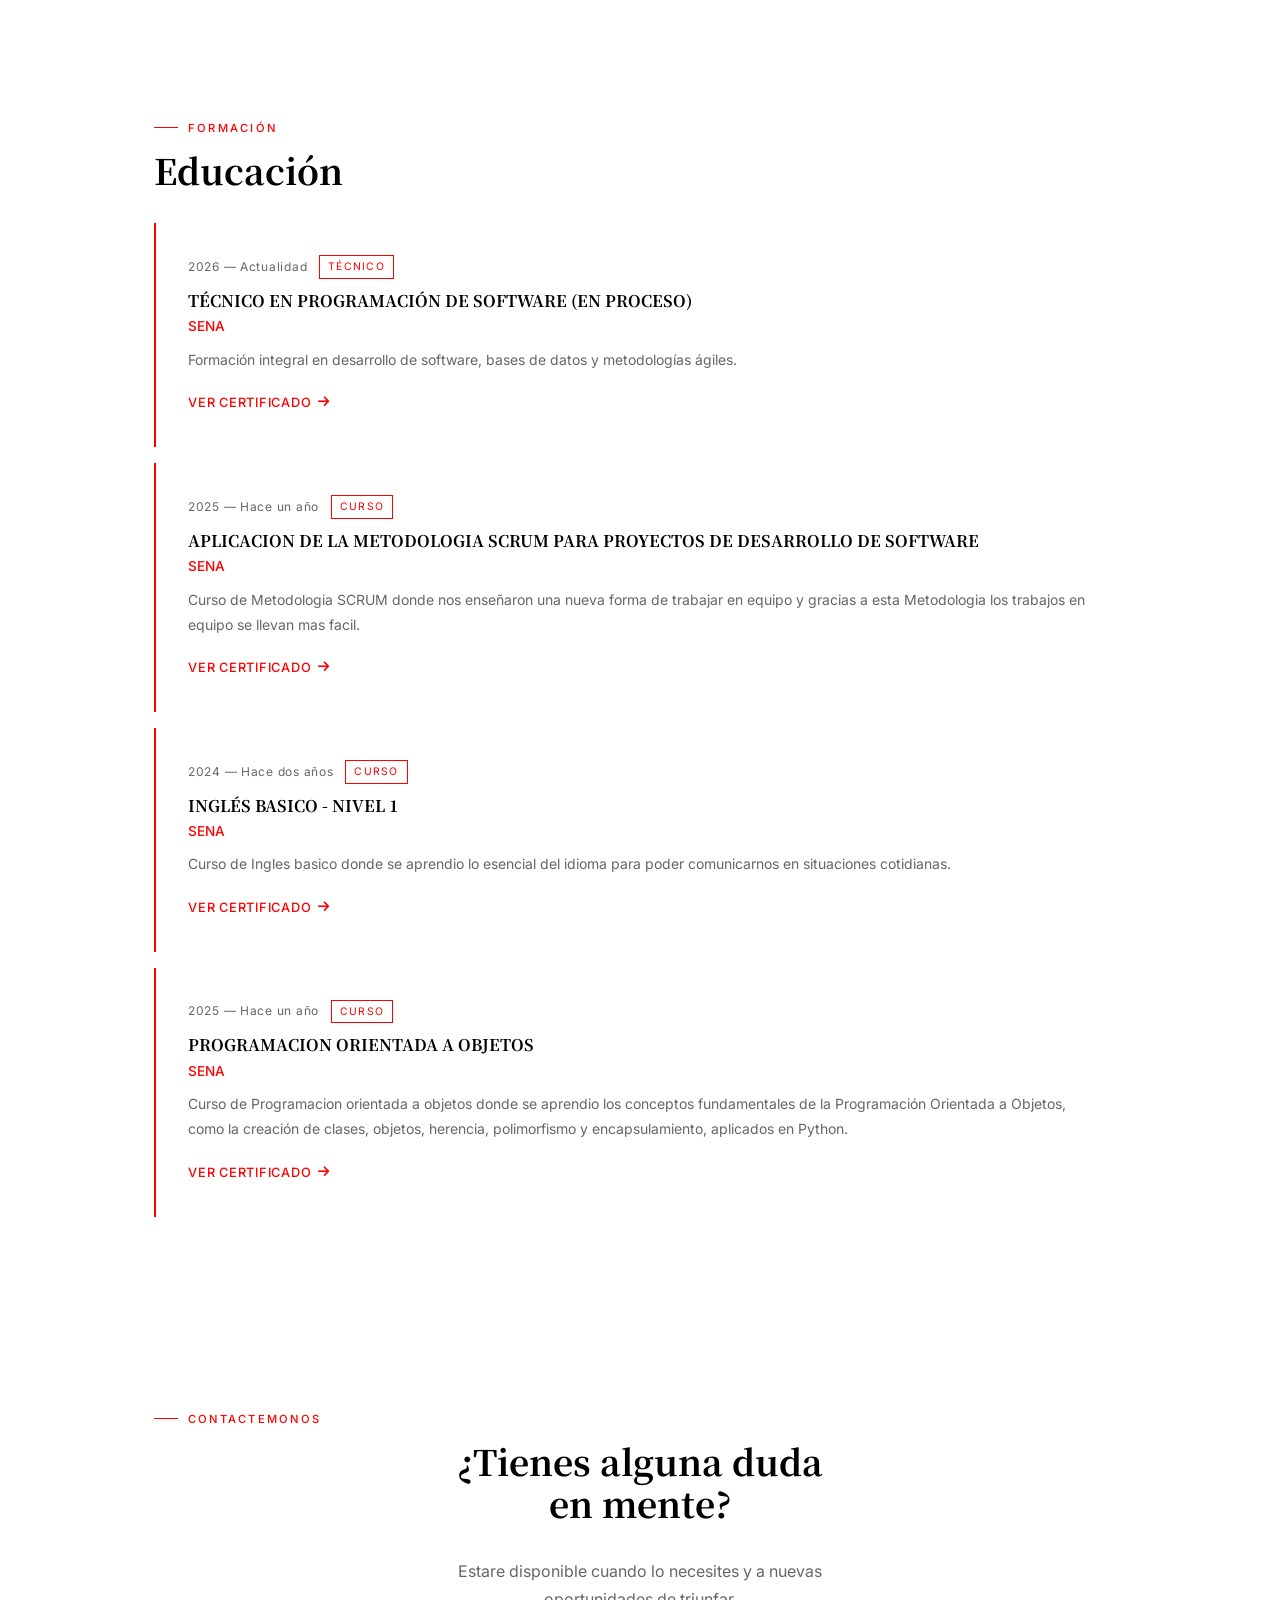
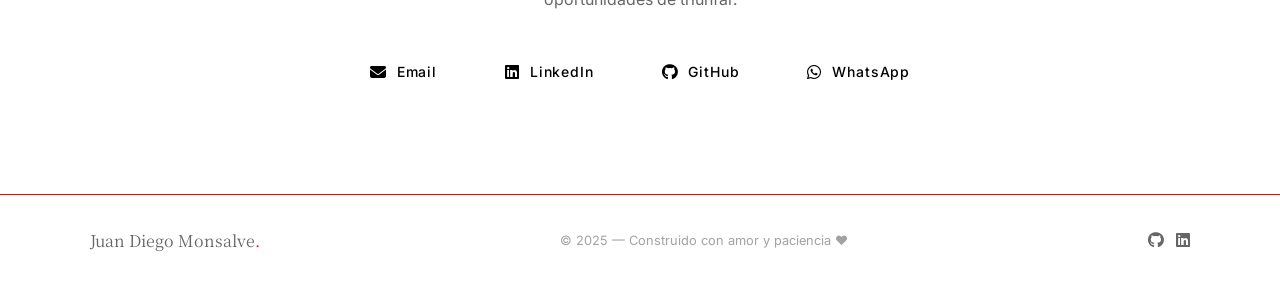
==== commit c86e0f37: "Implementacion de certificado POO y mejora en el README" ====
--- a/index.html
+++ b/index.html
@@ -454,6 +454,21 @@
           Curso de Ingles basico donde se aprendio lo esencial del idioma para poder comunicarnos en situaciones cotidianas.
         </p>
         <a href="Certificado-Ingles.html" class="edu-link">
+          Ver certificado <i class="fa-solid fa-arrow-right"></i>
+        </a>
+      </div>
+
+      <div class="edu-card reveal">
+        <div class="edu-header">
+          <span class="edu-year">2025 — Hace un año</span>
+          <span class="edu-type">Curso</span>
+        </div>
+        <h3 class="edu-title">PROGRAMACION ORIENTADA A OBJETOS</h3>
+        <p class="edu-place">SENA</p>
+        <p class="edu-desc">
+          Curso de Programacion orientada a objetos donde se aprendio los conceptos fundamentales de la Programación Orientada a Objetos, como la creación de clases, objetos, herencia, polimorfismo y encapsulamiento, aplicados en Python.
+        </p>
+        <a href="Certificado-POO.html" class="edu-link">
           Ver certificado <i class="fa-solid fa-arrow-right"></i>
         </a>
       </div>
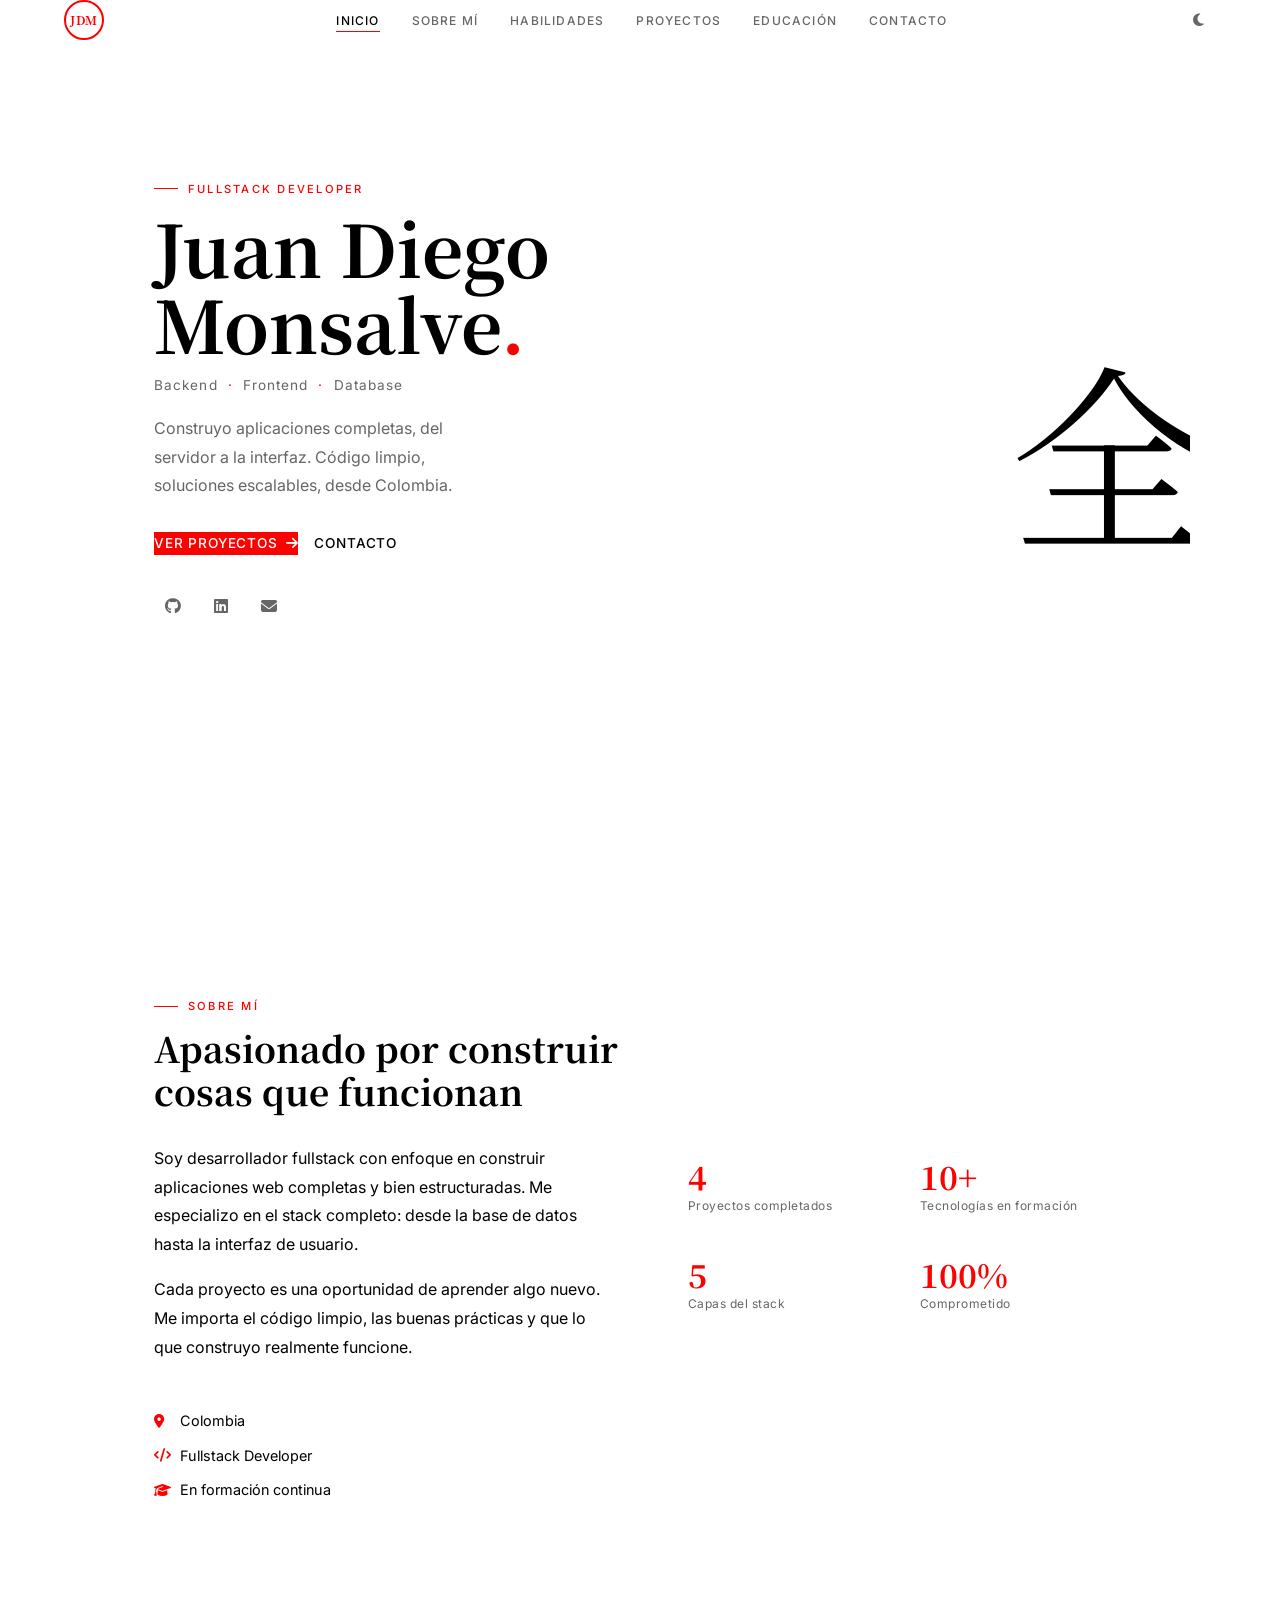
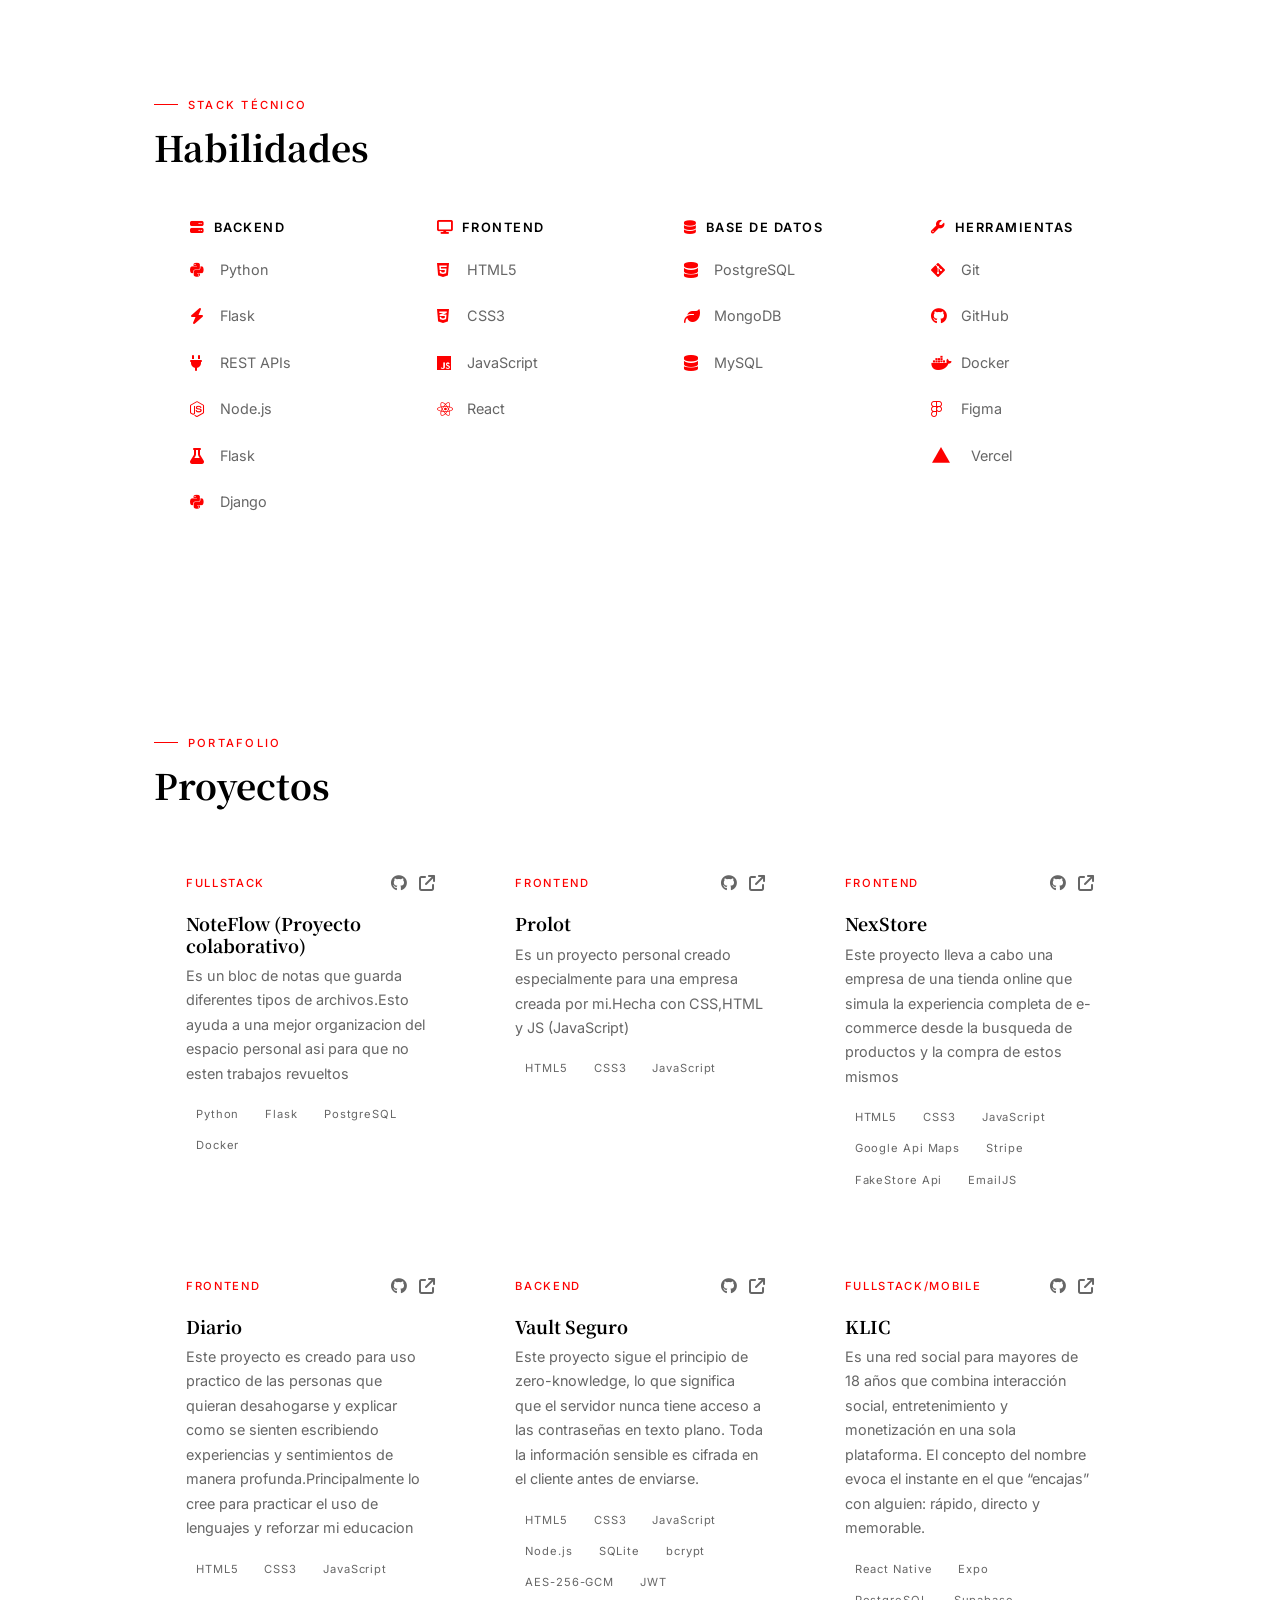
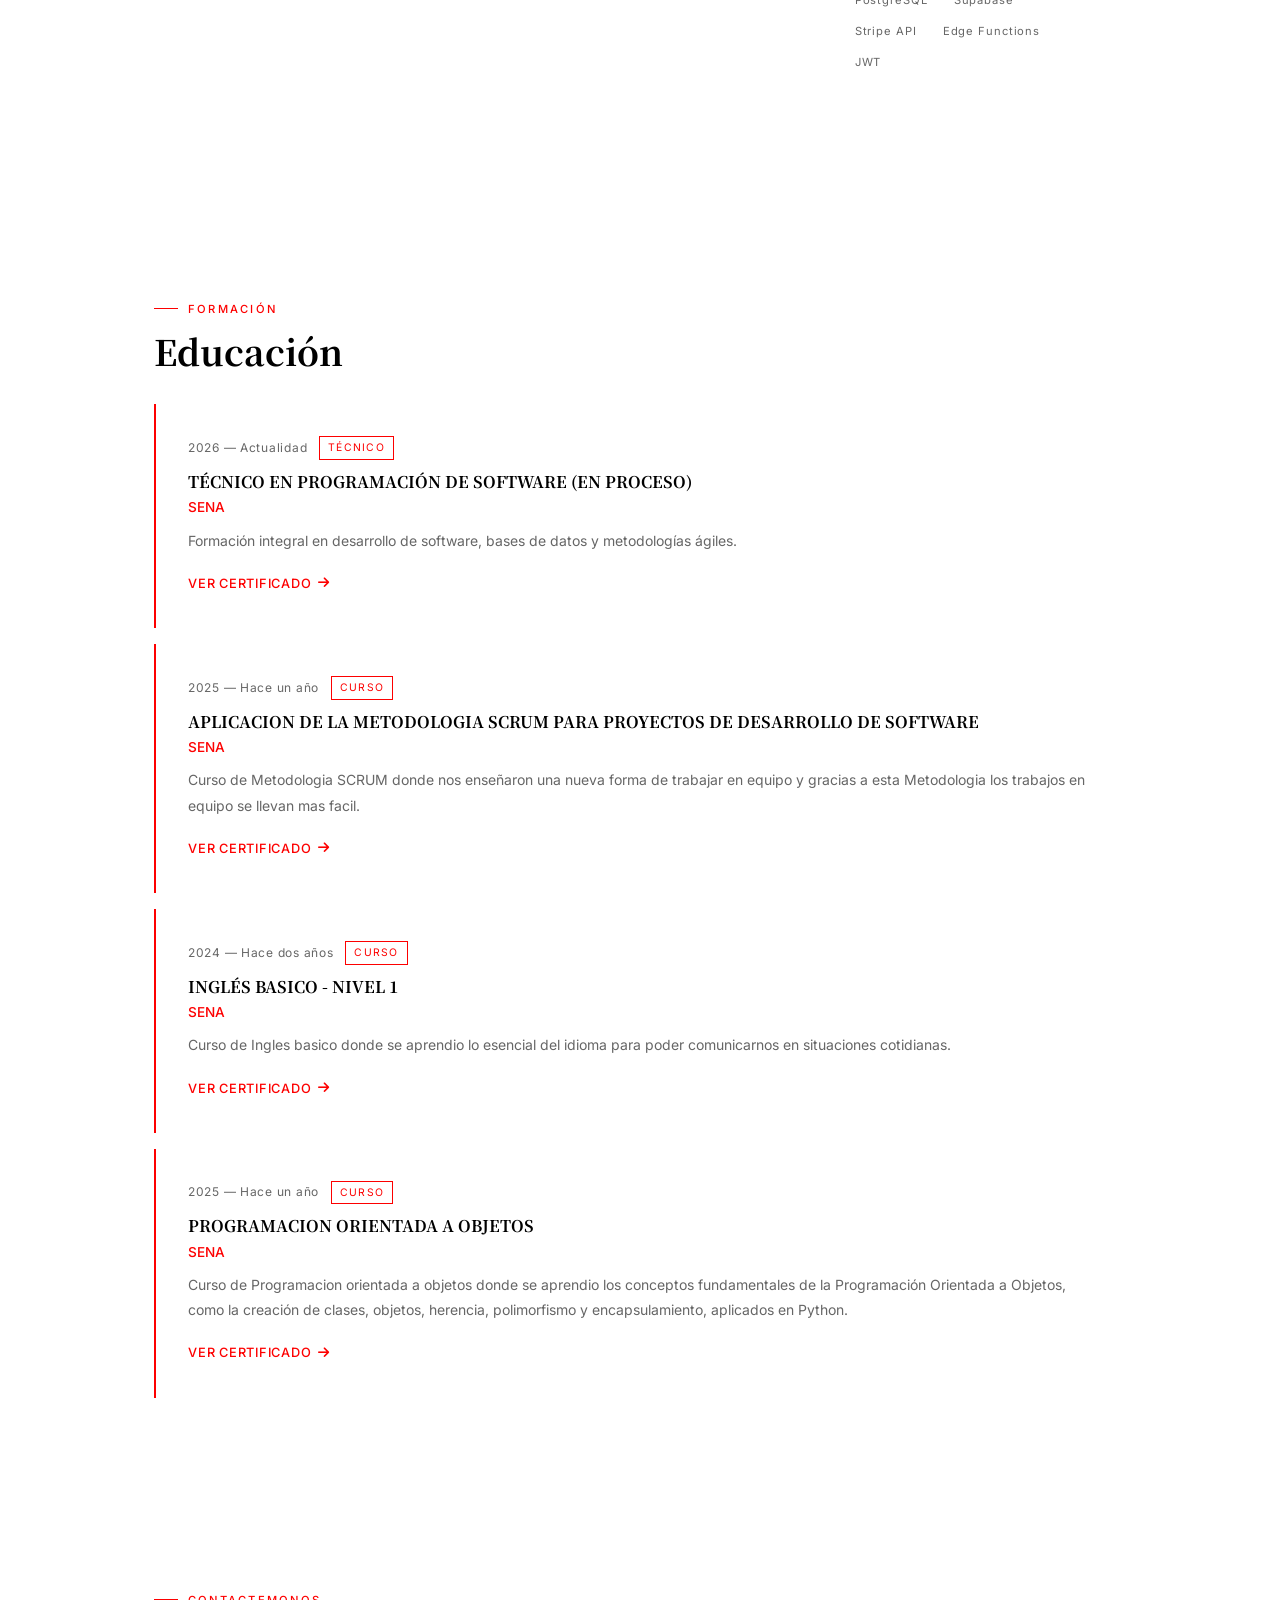
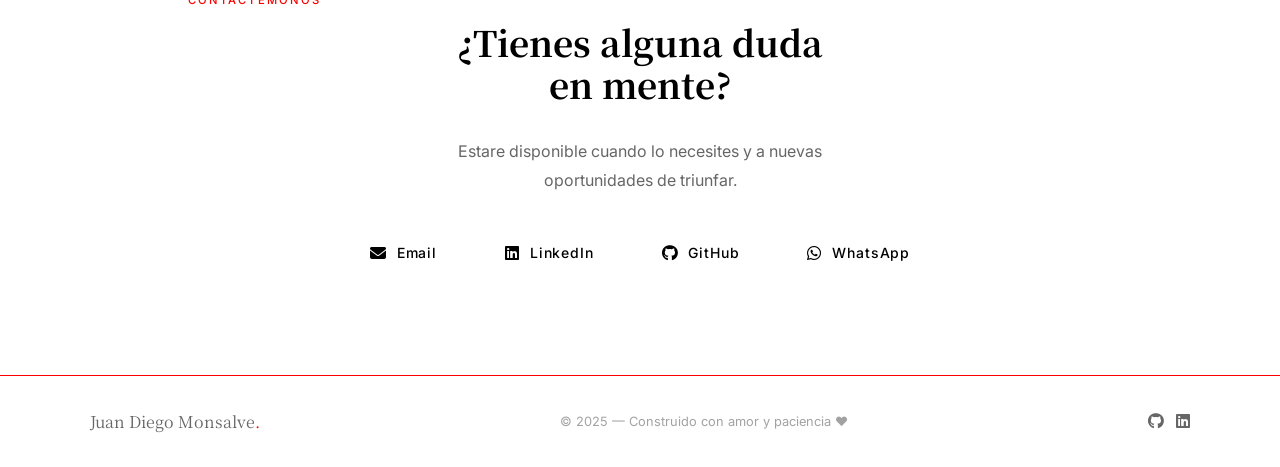
==== commit 08aeba14: "Mejora de informacion como anuncio a proyectos que no tienen apartado en vivo" ====
--- a/index.html
+++ b/index.html
@@ -1,5 +1,5 @@
 <!DOCTYPE html>
-<html lang="es" data-theme="light">
+<html lang="es" data-theme="dark">
 
 <head>
   <meta charset="UTF-8" />
@@ -187,6 +187,18 @@
             <i class="fa-solid fa-plug"></i>
             <span>REST APIs</span>
           </div>
+          <div class="skill-item">
+            <i class="fa-brands fa-node-js"></i>
+            <span>Node.js</span>
+          </div>
+          <div class="skill-item">
+            <i class="fa-solid fa-flask"></i>
+            <span>Flask</span>
+          </div>
+          <div class="skill-item">
+            <i class="fa-brands fa-python"></i>
+            <span>Django</span>
+          </div>
         </div>
       </div>
 
@@ -229,6 +241,10 @@
             <i class="fa-solid fa-leaf"></i>
             <span>MongoDB</span>
           </div>
+          <div class="skill-item">
+            <i class="fa-solid fa-database"></i>
+            <span>MySQL</span>
+          </div>
         </div>
       </div>
 
@@ -254,6 +270,12 @@
             <i class="fa-brands fa-figma"></i>
             <span>Figma</span>
           </div>
+          <div class="skill-item">
+            <svg width="18" height="18" viewBox="0 0 512 512" fill="var(--accent)" style="width: 20px; margin-right: 10px;">
+              <path d="M256 0L512 448H0L256 0Z" />
+            </svg>
+            <span>Vercel</span>
+          </div>
         </div>
       </div>
 
@@ -279,7 +301,7 @@
             <a href="https://github.com/Sergio-Bustos/NoteFlow" target="_blank" aria-label="GitHub del proyecto">
               <i class="fa-brands fa-github"></i>
             </a>
-            <a href="#" target="_blank" aria-label="Ver proyecto en vivo">
+            <a href="info-implementacion.html?project=noteflow" target="_blank" aria-label="Ver proyecto en vivo">
               <i class="fa-solid fa-arrow-up-right-from-square"></i>
             </a>
           </div>
@@ -376,7 +398,7 @@
             <a href="https://github.com/Miniyonminerat/Password-Manager" target="_blank" aria-label="GitHub del proyecto">
               <i class="fa-brands fa-github"></i>
             </a>
-            <a href="https://miniyonminerat.github.io/Password-Manager/index.html" target="_blank" aria-label="Ver proyecto en vivo">
+            <a href="info-implementacion.html?project=vault" target="_blank" aria-label="Ver proyecto en vivo">
               <i class="fa-solid fa-arrow-up-right-from-square"></i>
             </a>
           </div>
@@ -393,6 +415,33 @@
           <span class="tag">SQLite</span>
           <span class="tag">bcrypt</span>
           <span class="tag">AES-256-GCM</span>
+          <span class="tag">JWT</span>
+        </div>
+      </article>
+
+      <article class="project-card reveal">
+        <div class="project-header">
+          <span class="project-type">Fullstack/Mobile</span>
+          <div class="project-links">
+            <a href="https://github.com/DidierAragon/Klic" target="_blank" aria-label="GitHub del proyecto">
+              <i class="fa-brands fa-github"></i>
+            </a>
+            <a href="info-implementacion.html?project=klic" target="_blank" aria-label="Ver proyecto en vivo">
+              <i class="fa-solid fa-arrow-up-right-from-square"></i>
+            </a>
+          </div>
+        </div>
+        <h3 class="project-title">KLIC</h3>
+        <p class="project-desc">
+          Es una red social para mayores de 18 años que combina interacción social, entretenimiento y monetización en una sola plataforma. El concepto del nombre evoca el instante en el que “encajas” con alguien: rápido, directo y memorable.
+        </p>
+        <div class="project-tags">
+          <span class="tag">React Native</span>
+          <span class="tag">Expo</span>
+          <span class="tag">PostgreSQL</span>
+          <span class="tag">Supabase</span>
+          <span class="tag">Stripe API</span>
+          <span class="tag">Edge Functions</span>
           <span class="tag">JWT</span>
         </div>
       </article>
--- a/css/components.css
+++ b/css/components.css
@@ -233,7 +233,7 @@
 
 .skill-group {
 
-    padding: var(--space-sm) var(--space-md); /* Espaciado interno para el grupo de habilidades usando las variables para el espacio pequeño y mediano */
+    padding: 1.25rem 2.25rem; /* Aumentado ligeramente para dar más espacio */
 
     border: 0.5px solid var(--border); /* Borde sólido para el grupo de habilidades usando la variable para el color del borde */
 
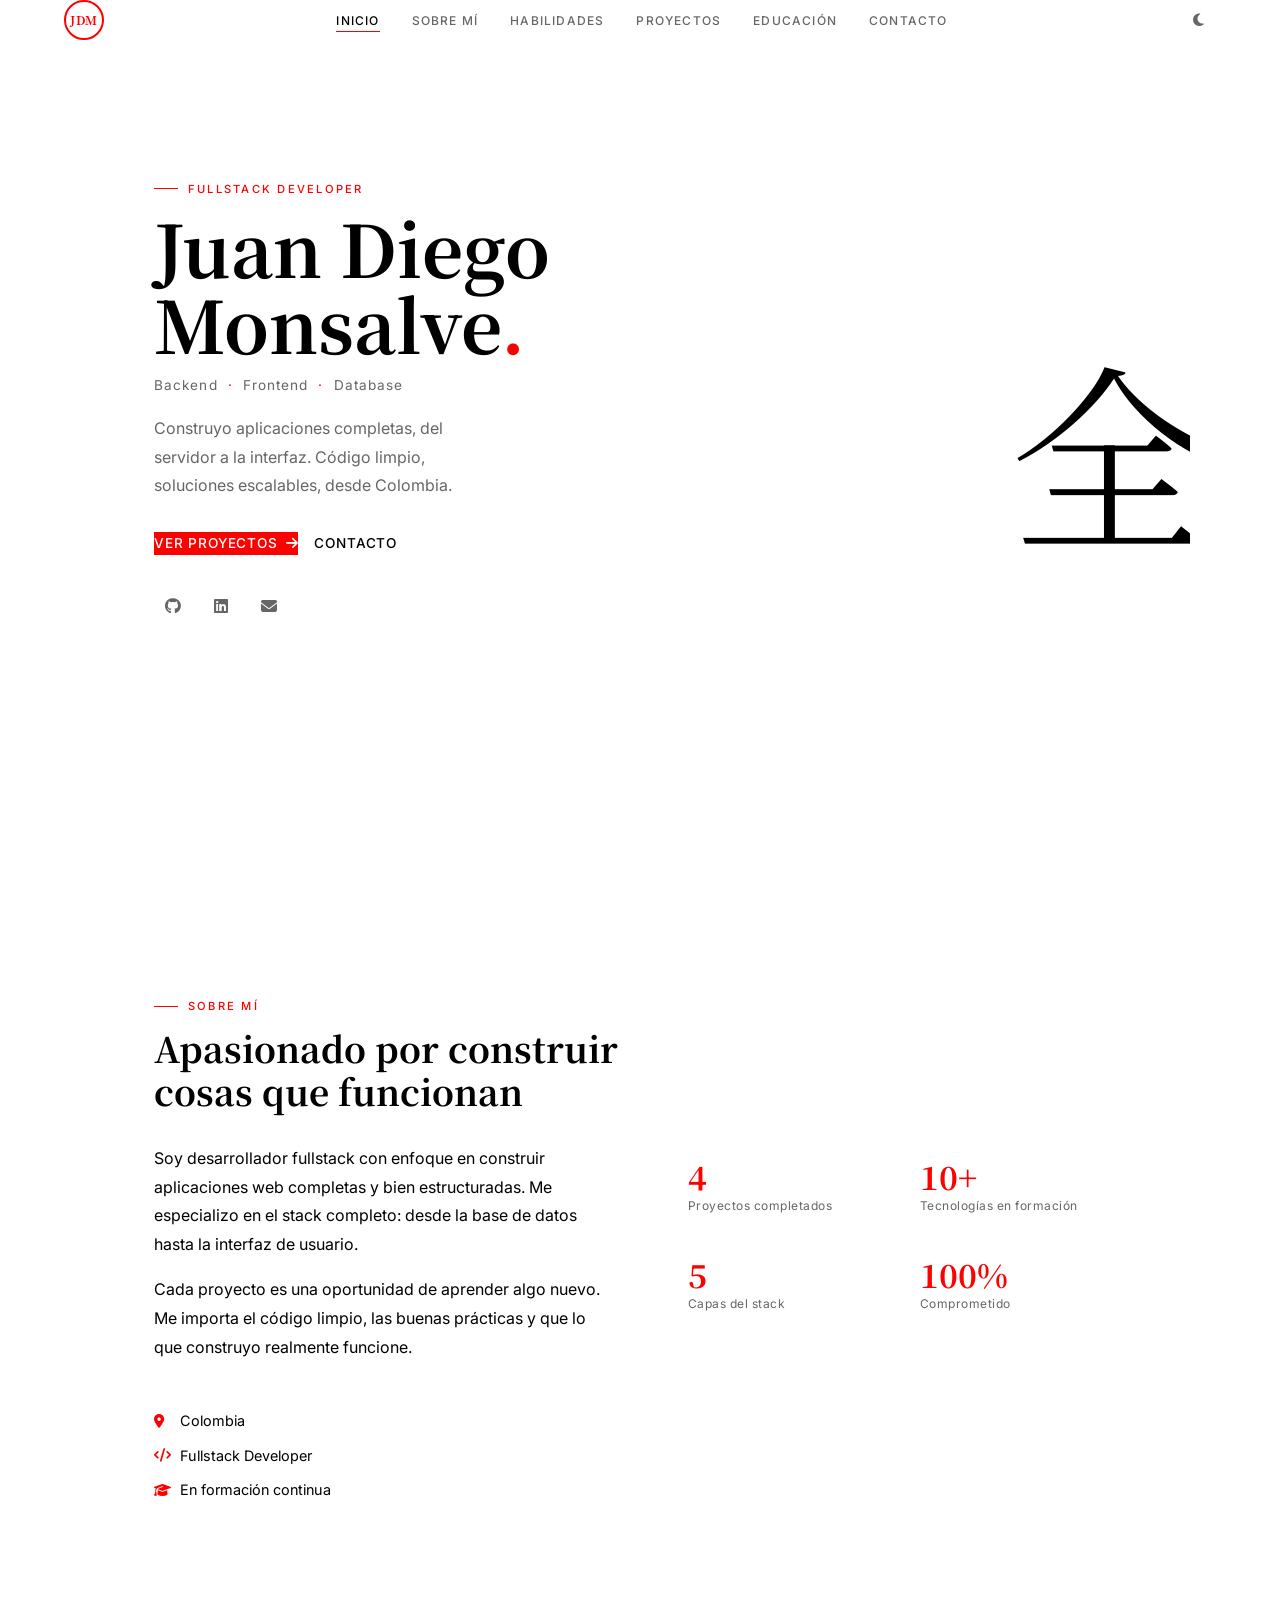
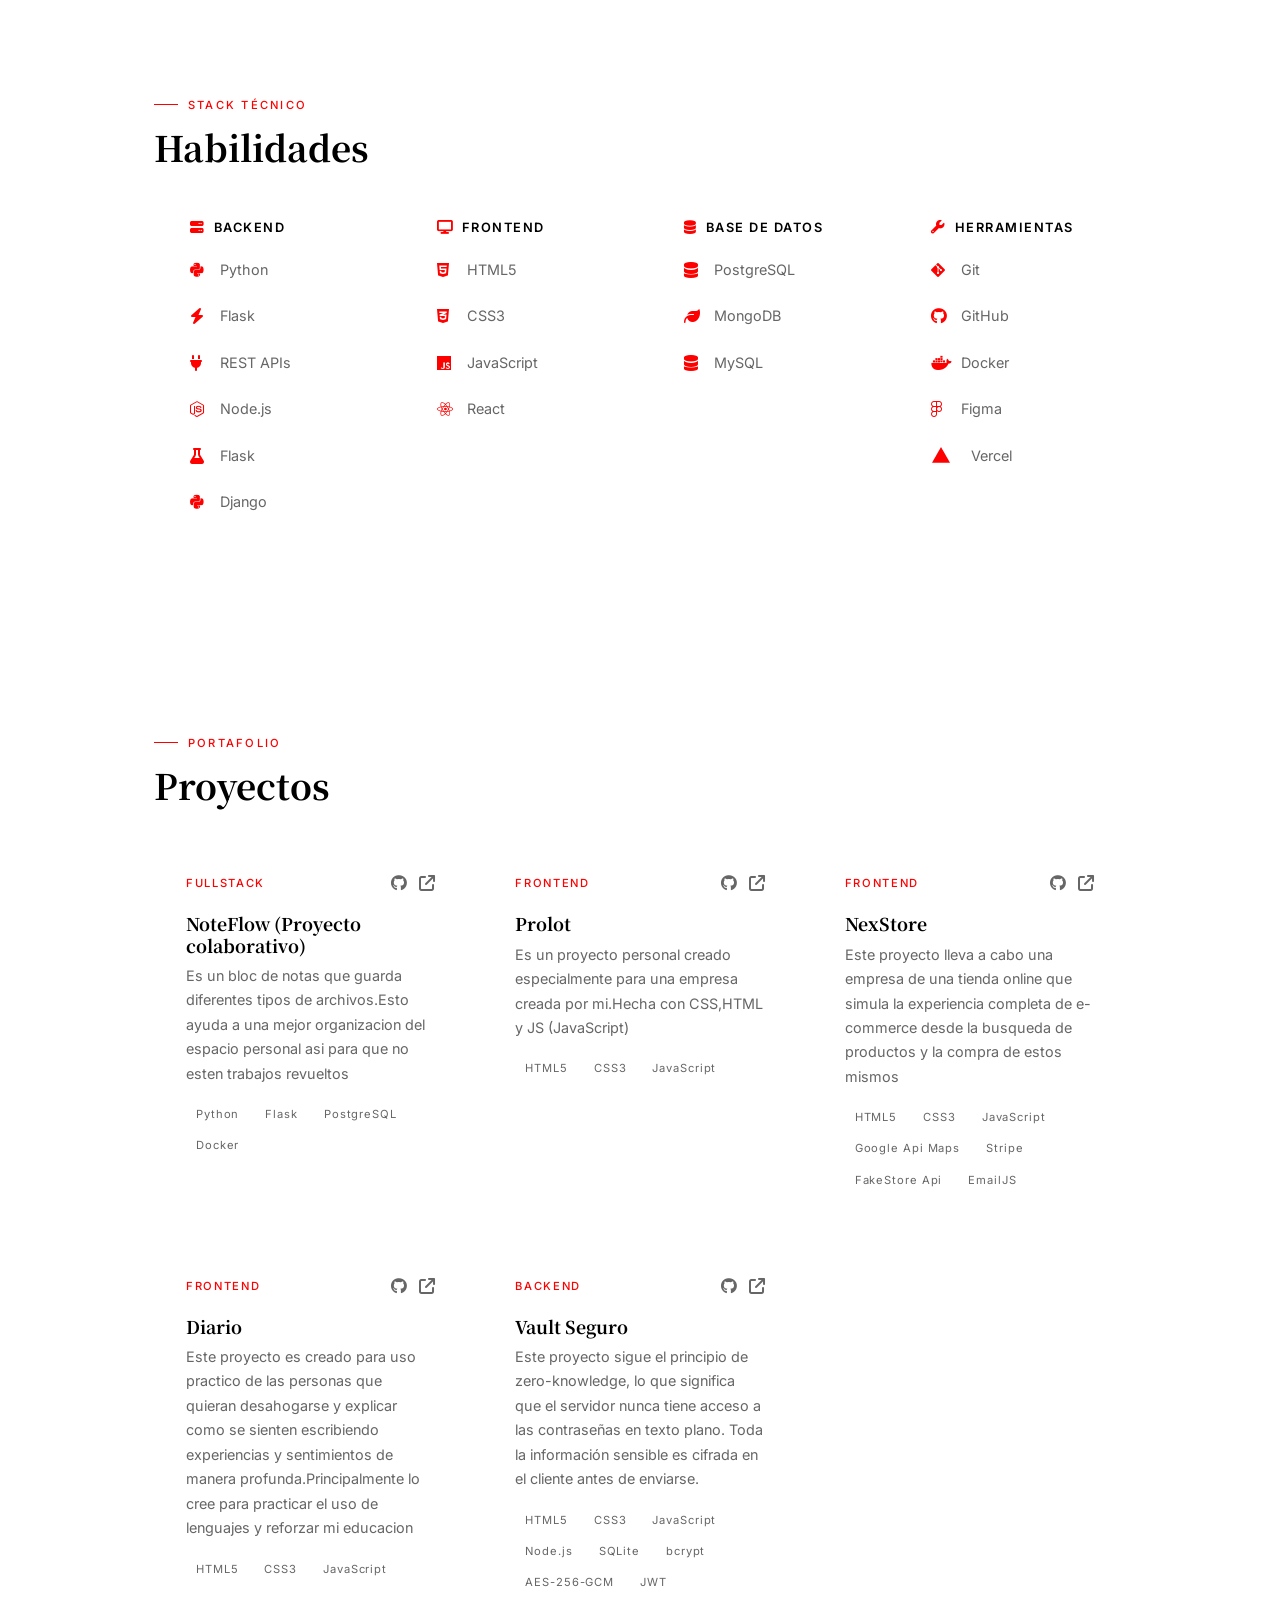
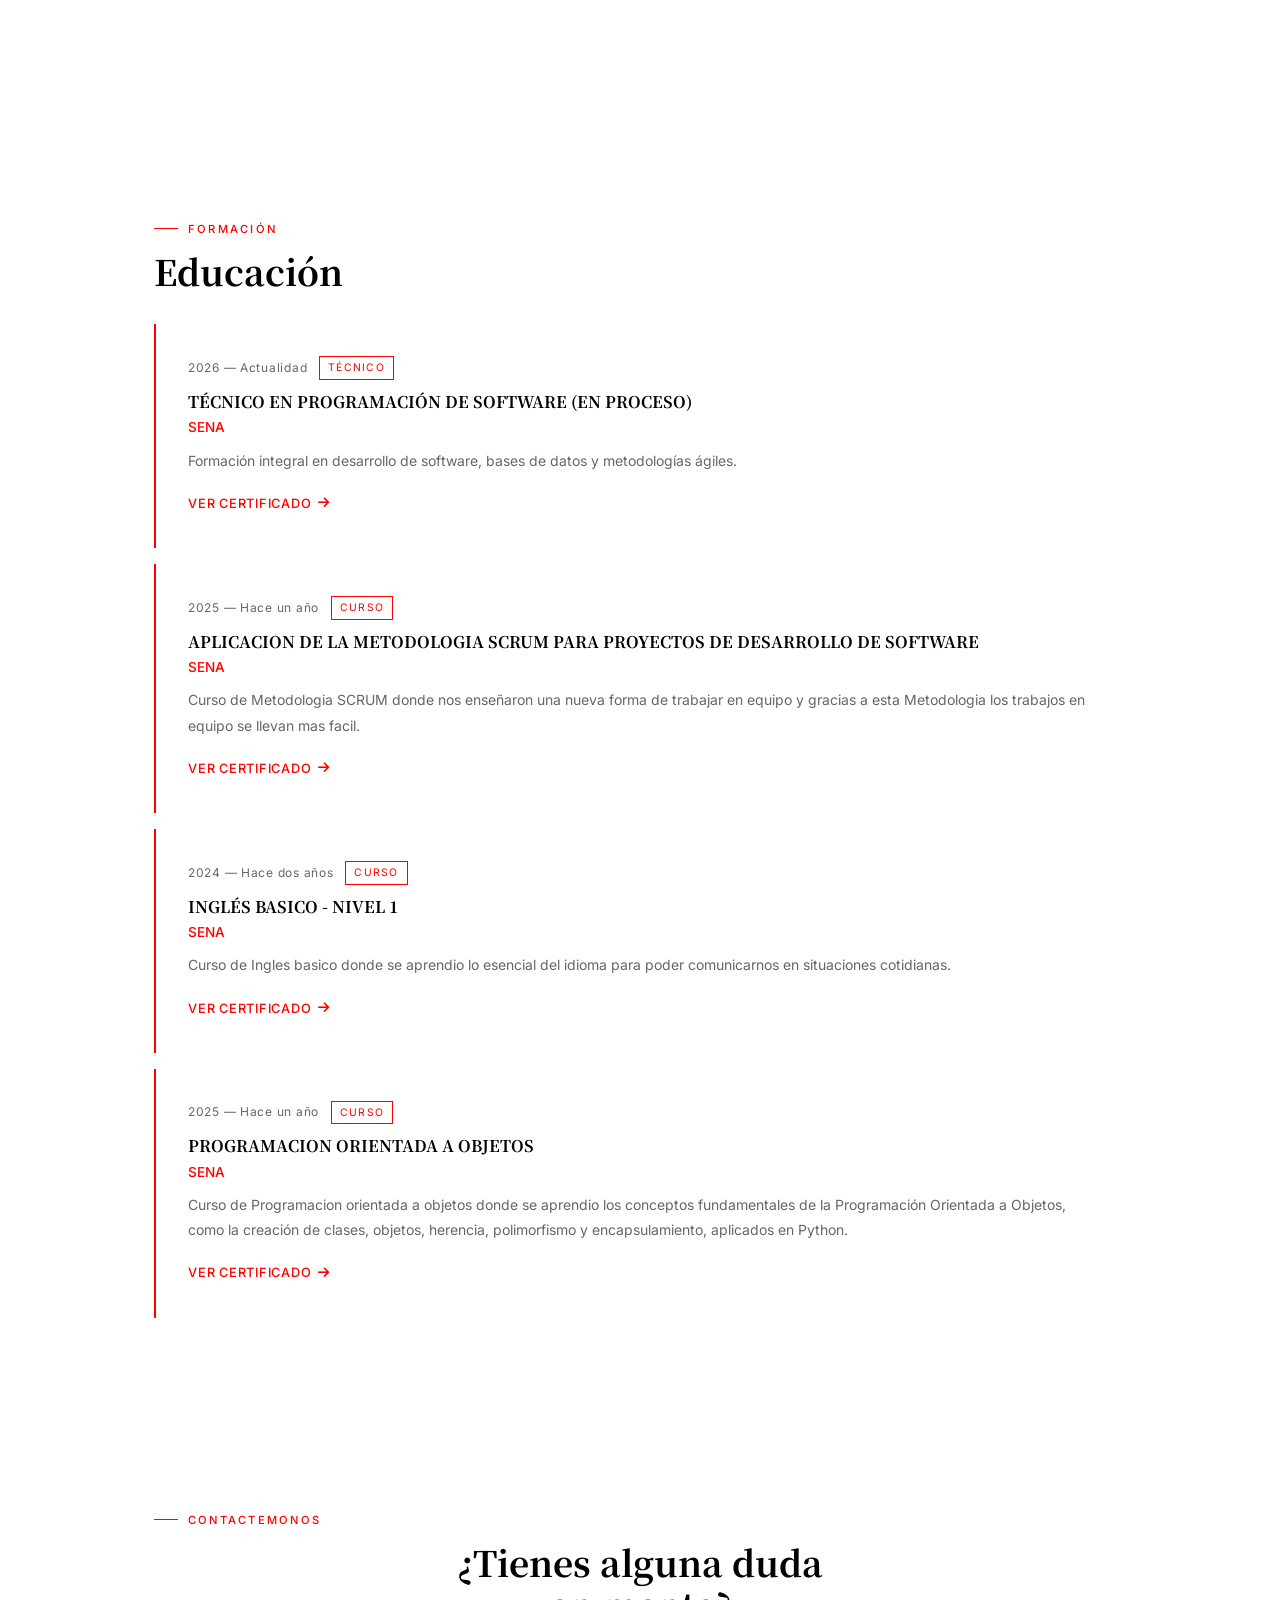
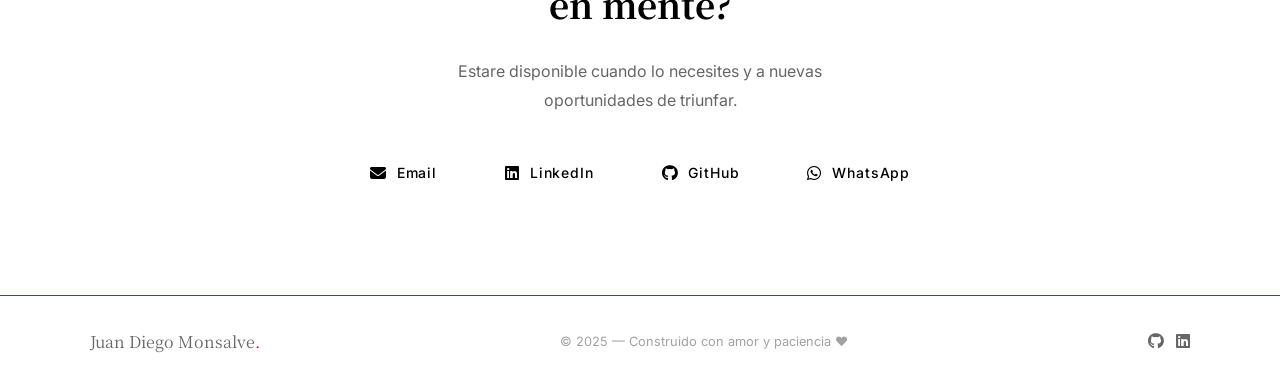
==== commit 0a53fd29: "NOTEFLOW EN WEB" ====
--- a/index.html
+++ b/index.html
@@ -301,7 +301,7 @@
             <a href="https://github.com/Sergio-Bustos/NoteFlow" target="_blank" aria-label="GitHub del proyecto">
               <i class="fa-brands fa-github"></i>
             </a>
-            <a href="info-implementacion.html?project=noteflow" target="_blank" aria-label="Ver proyecto en vivo">
+            <a href="https://noteflow-production-a5ed.up.railway.app/" target="_blank" aria-label="Ver proyecto en vivo">
               <i class="fa-solid fa-arrow-up-right-from-square"></i>
             </a>
           </div>
@@ -415,33 +415,6 @@
           <span class="tag">SQLite</span>
           <span class="tag">bcrypt</span>
           <span class="tag">AES-256-GCM</span>
-          <span class="tag">JWT</span>
-        </div>
-      </article>
-
-      <article class="project-card reveal">
-        <div class="project-header">
-          <span class="project-type">Fullstack/Mobile</span>
-          <div class="project-links">
-            <a href="https://github.com/DidierAragon/Klic" target="_blank" aria-label="GitHub del proyecto">
-              <i class="fa-brands fa-github"></i>
-            </a>
-            <a href="info-implementacion.html?project=klic" target="_blank" aria-label="Ver proyecto en vivo">
-              <i class="fa-solid fa-arrow-up-right-from-square"></i>
-            </a>
-          </div>
-        </div>
-        <h3 class="project-title">KLIC</h3>
-        <p class="project-desc">
-          Es una red social para mayores de 18 años que combina interacción social, entretenimiento y monetización en una sola plataforma. El concepto del nombre evoca el instante en el que “encajas” con alguien: rápido, directo y memorable.
-        </p>
-        <div class="project-tags">
-          <span class="tag">React Native</span>
-          <span class="tag">Expo</span>
-          <span class="tag">PostgreSQL</span>
-          <span class="tag">Supabase</span>
-          <span class="tag">Stripe API</span>
-          <span class="tag">Edge Functions</span>
           <span class="tag">JWT</span>
         </div>
       </article>
